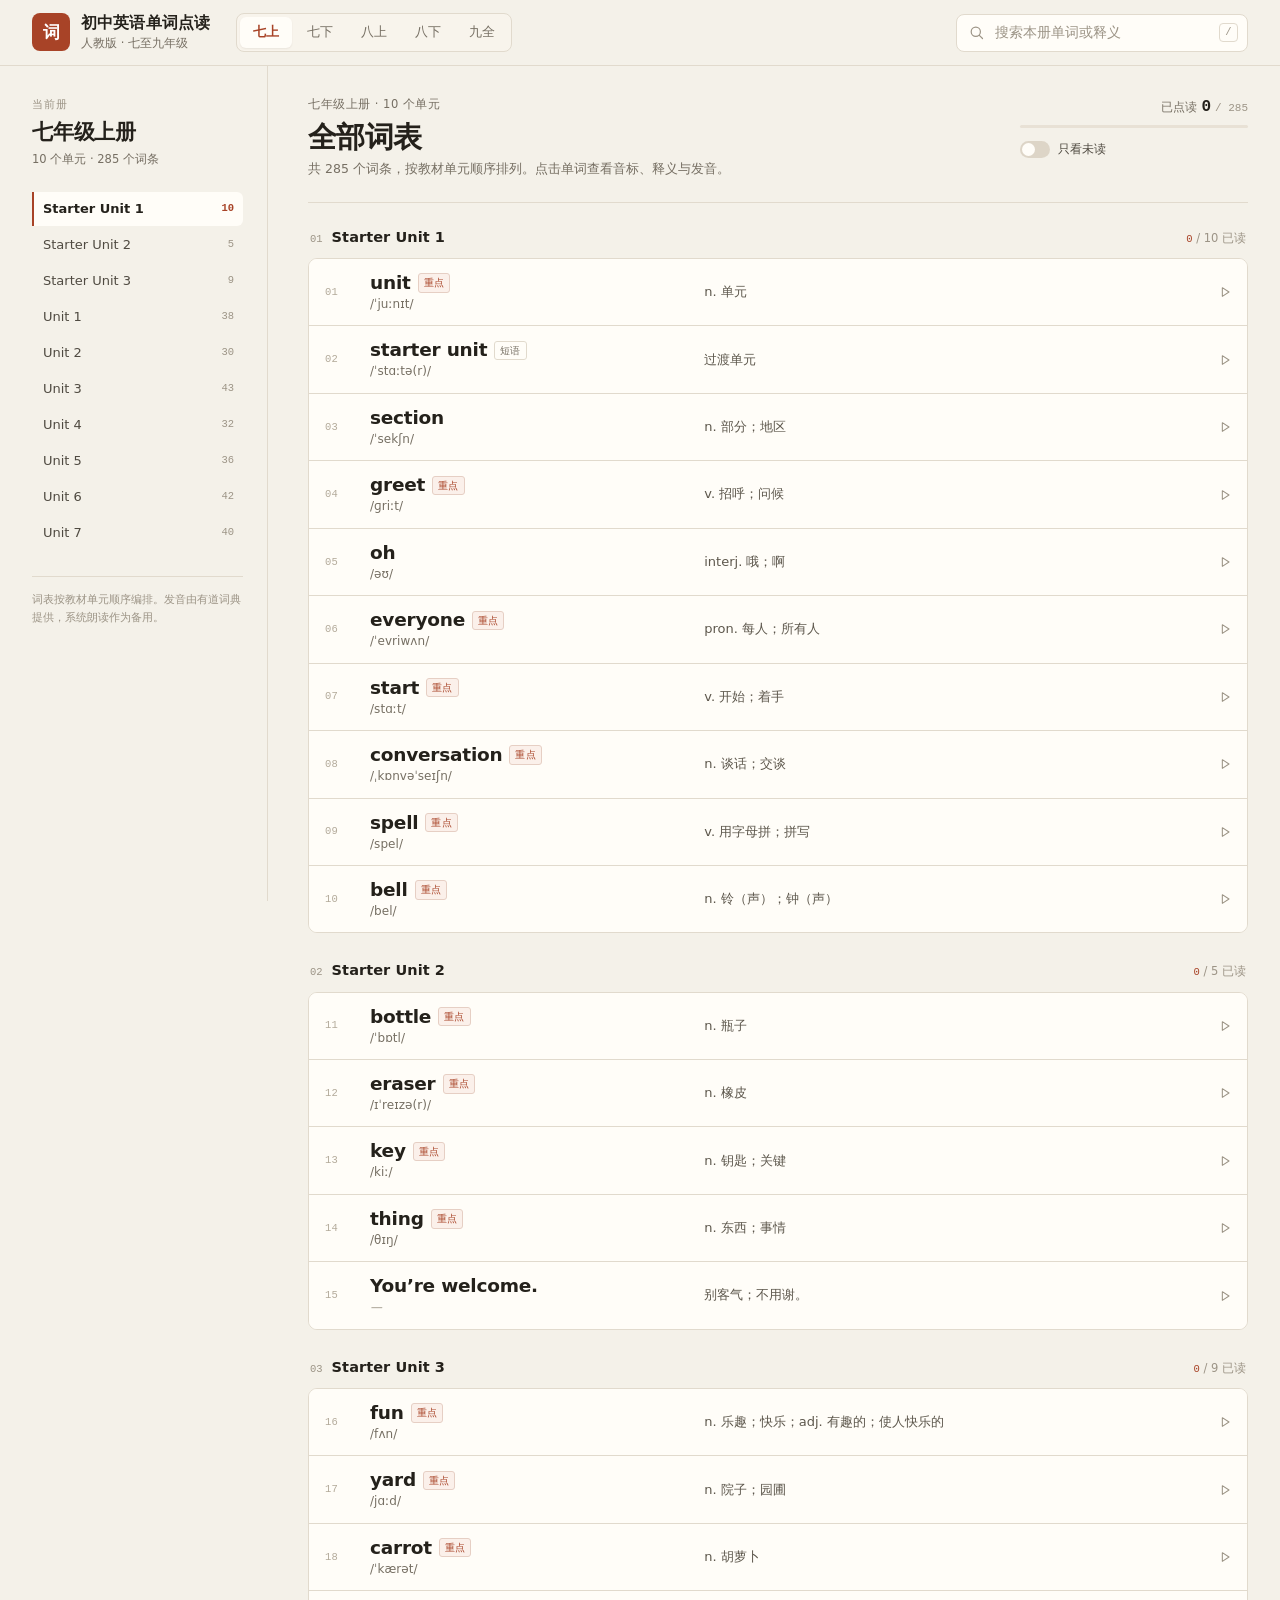
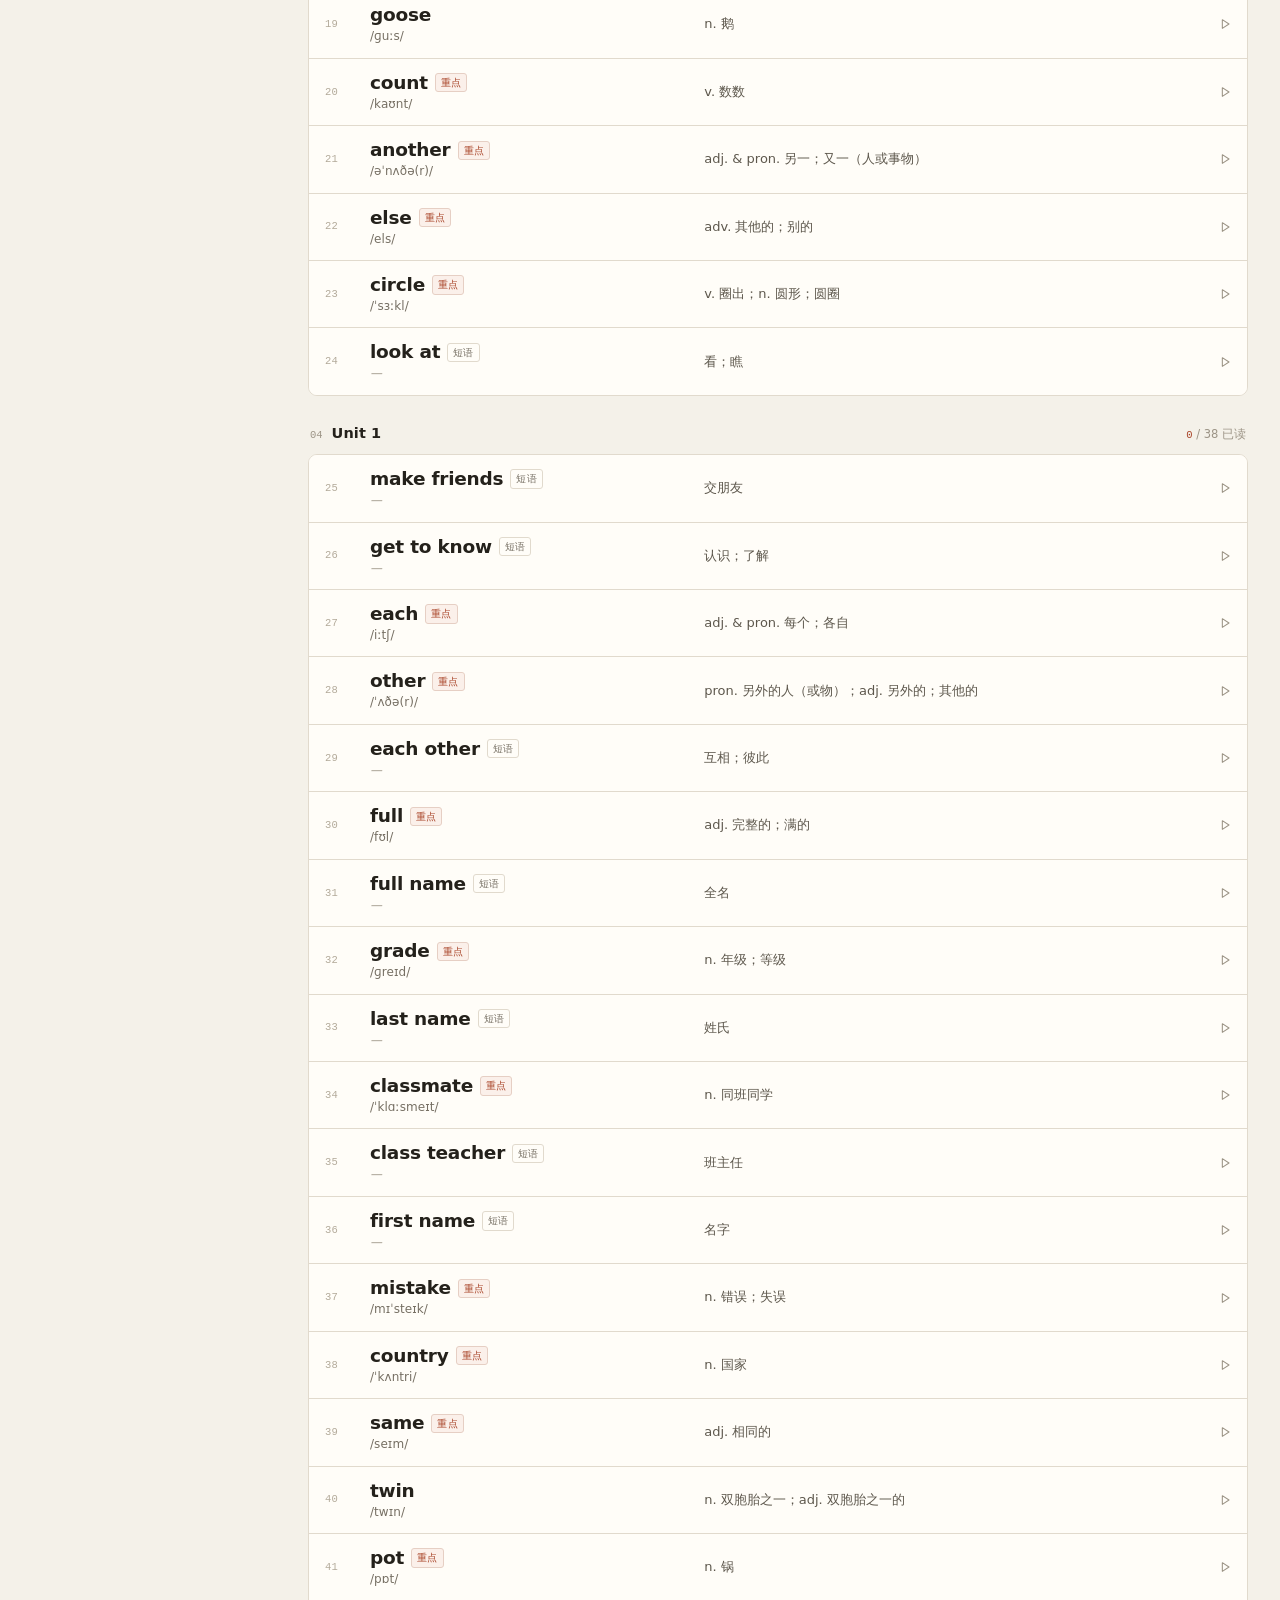
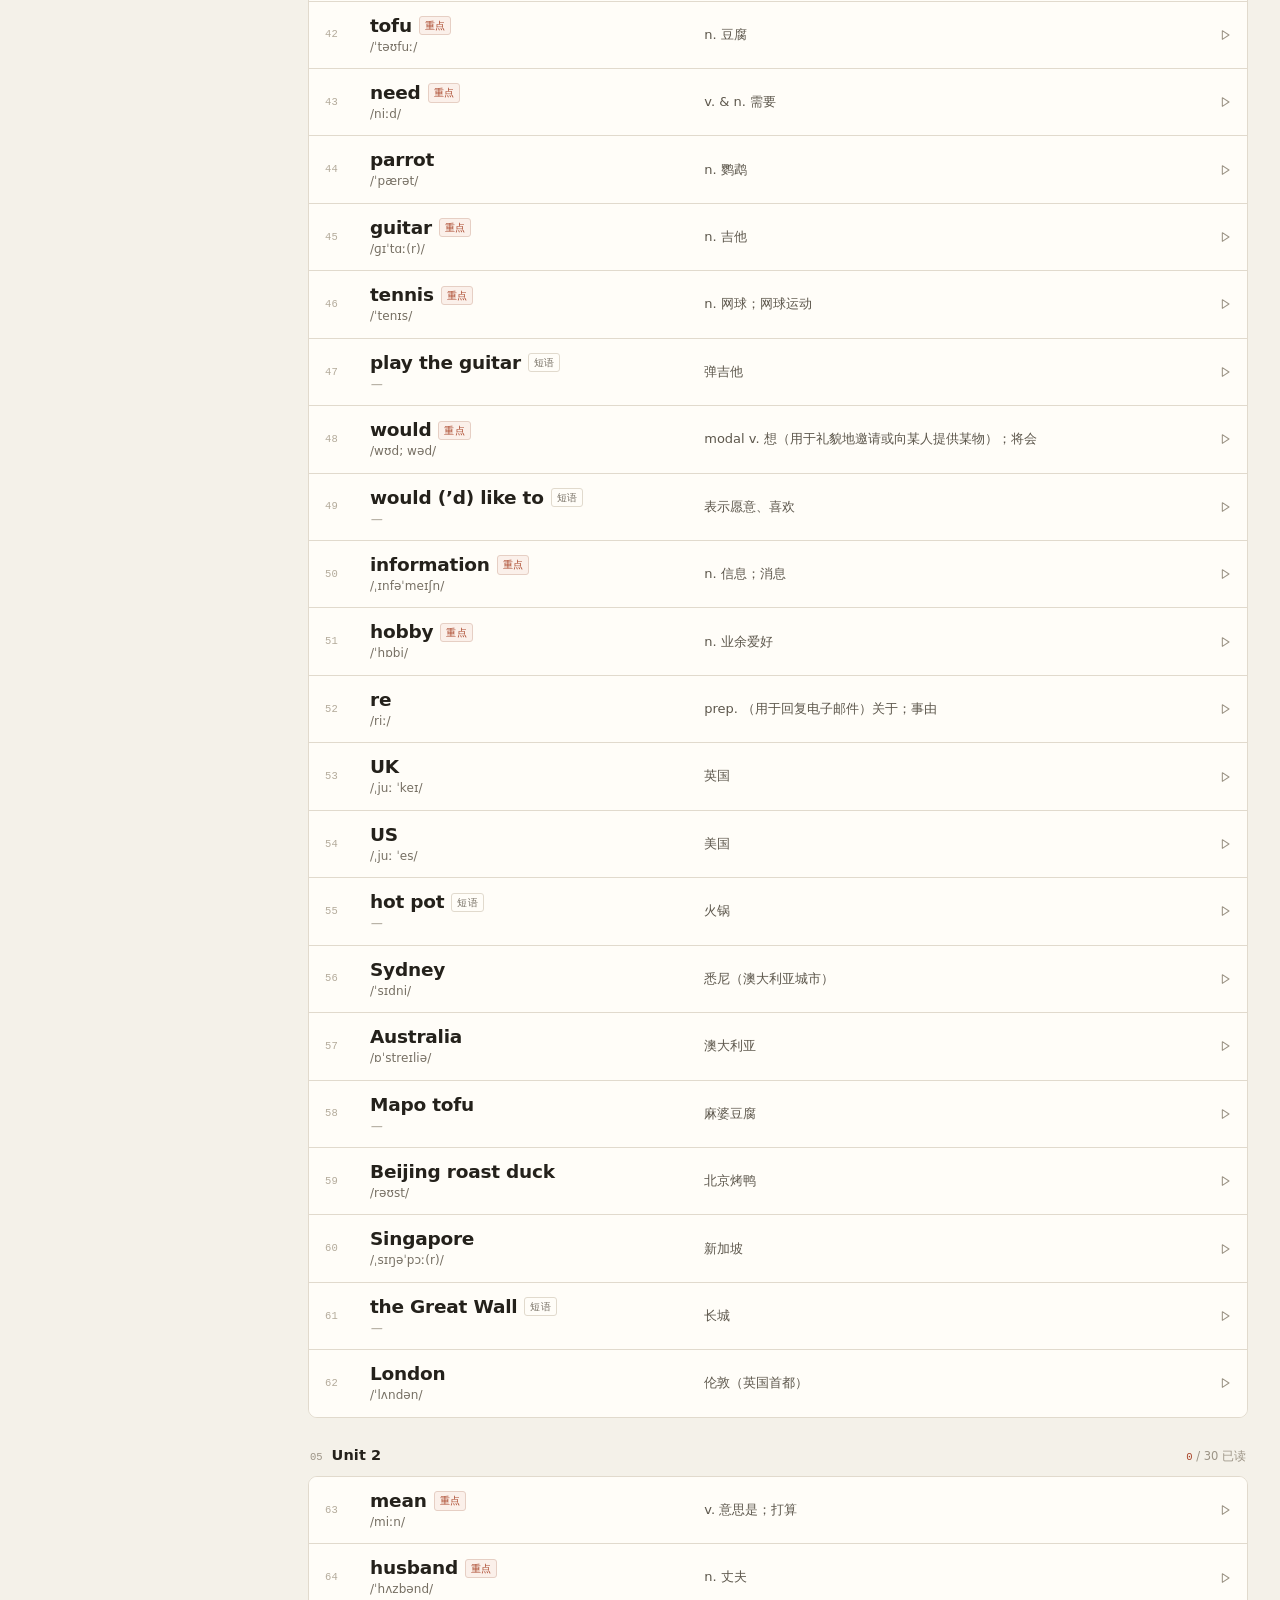
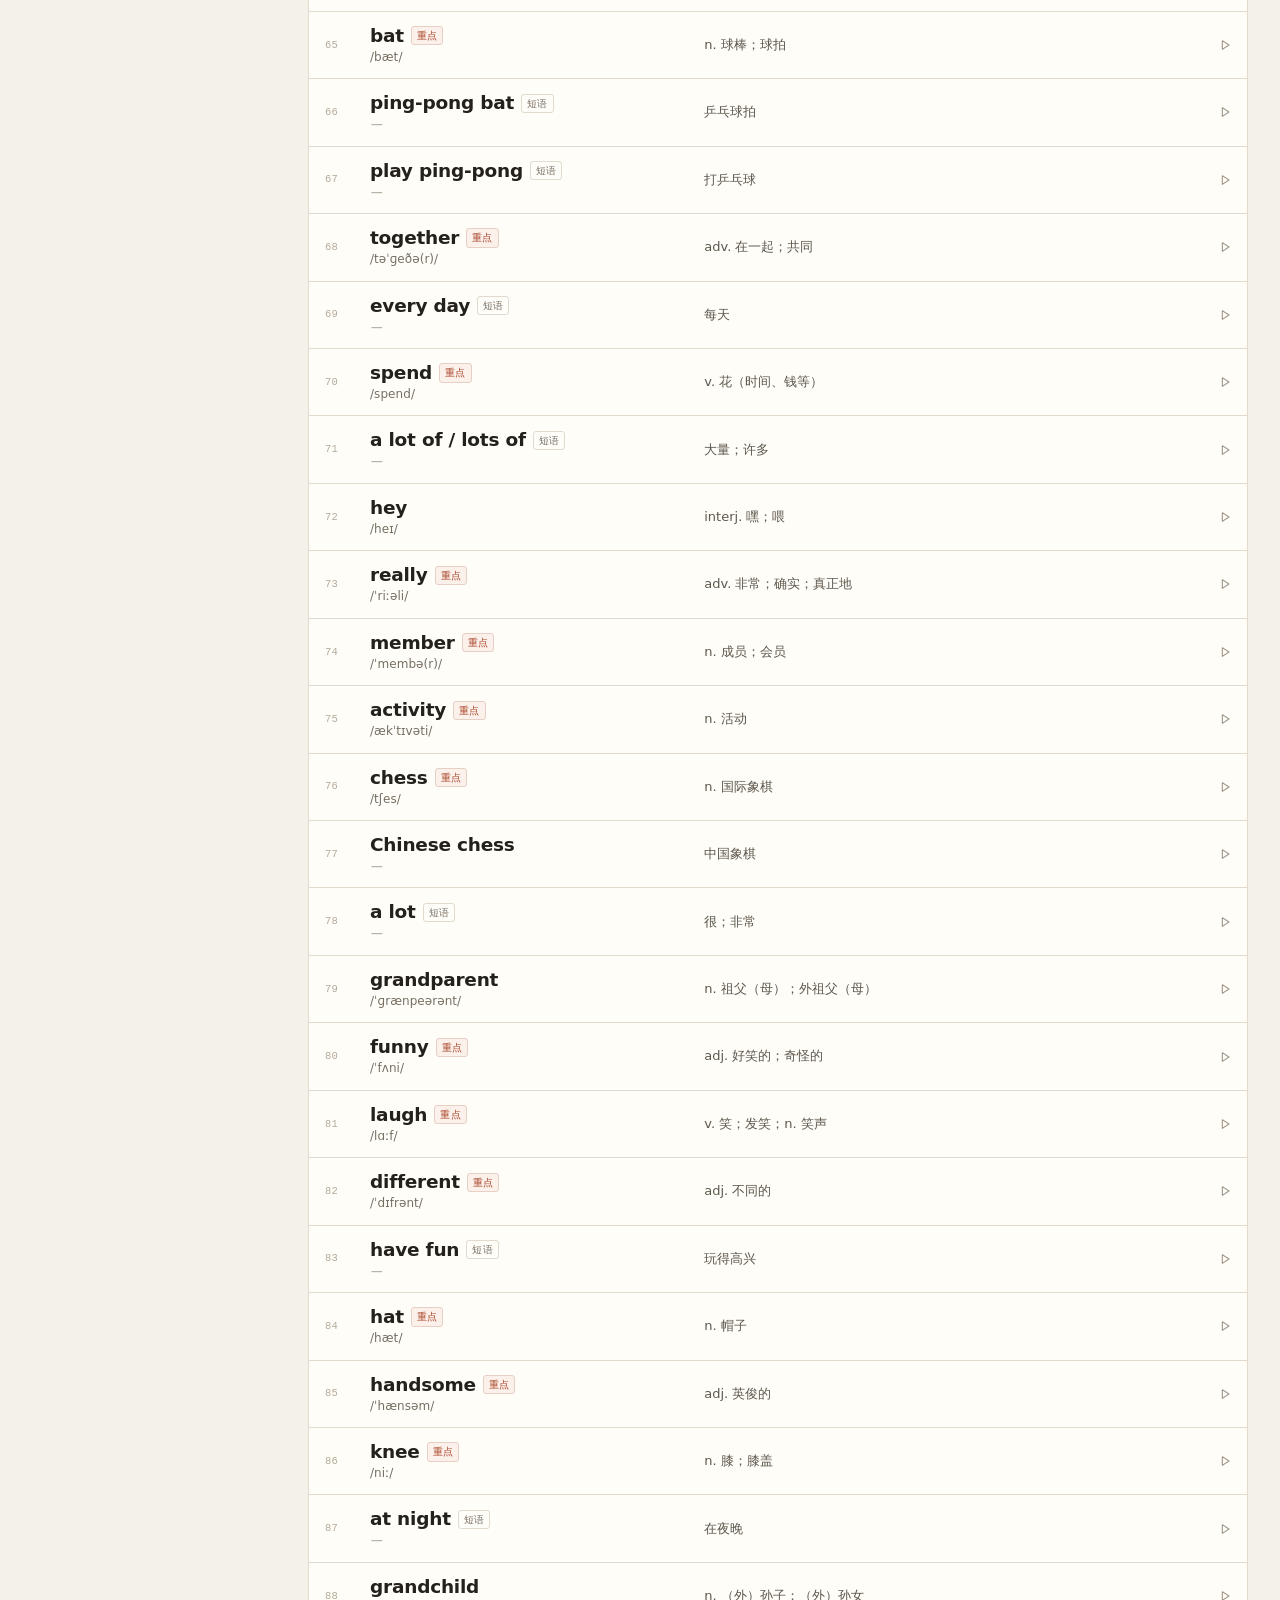
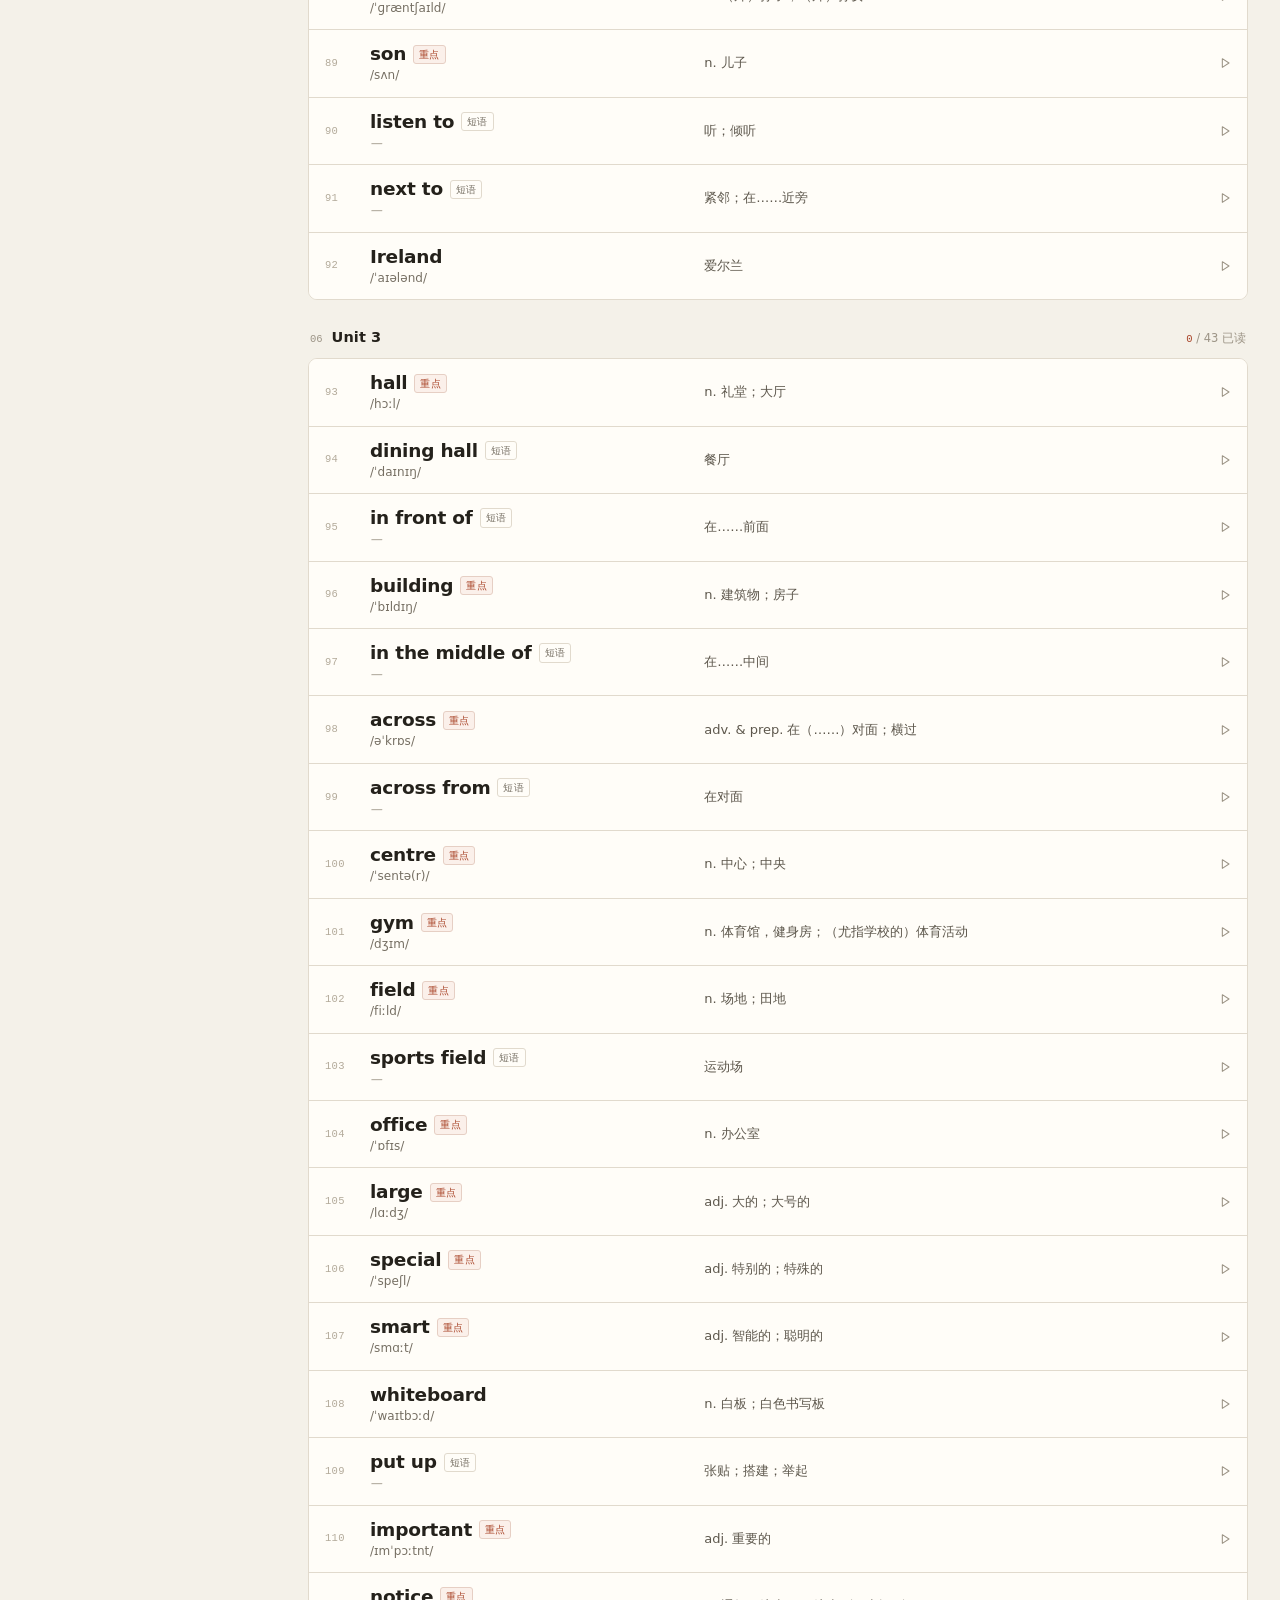
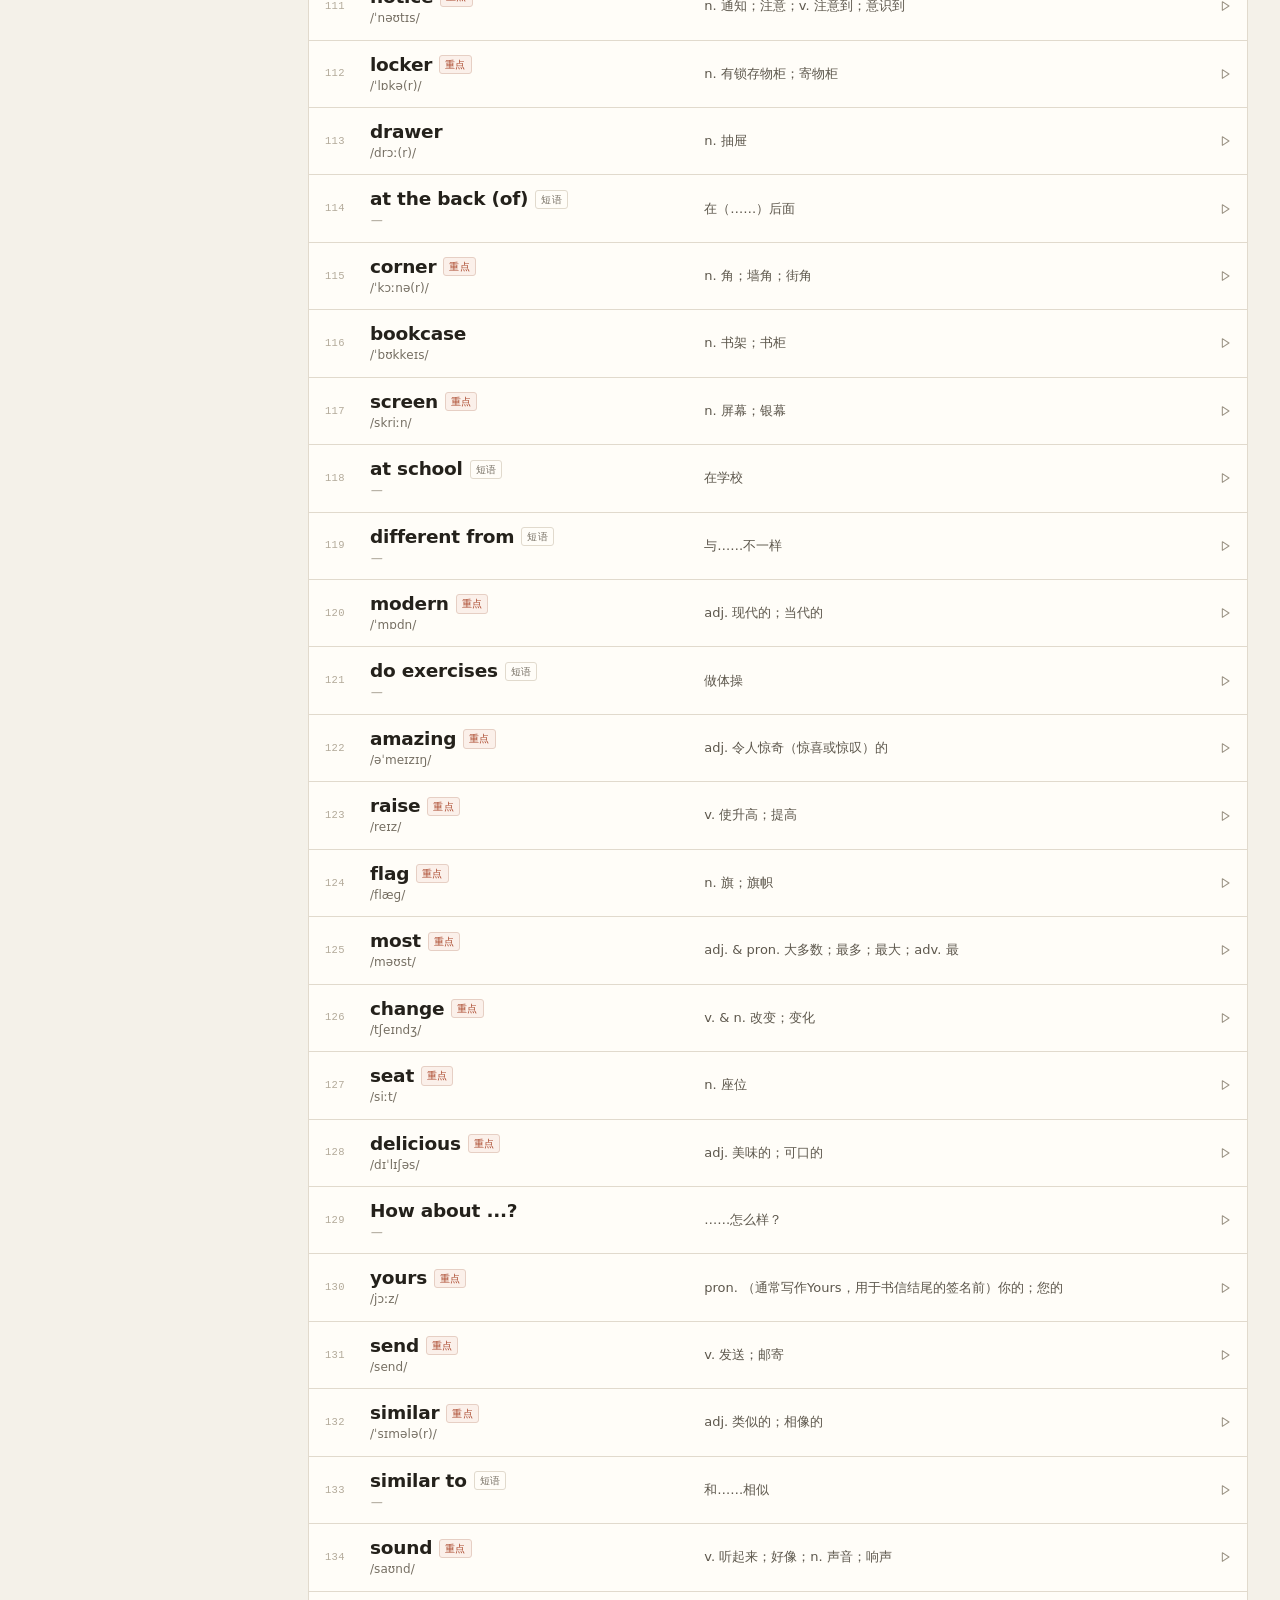
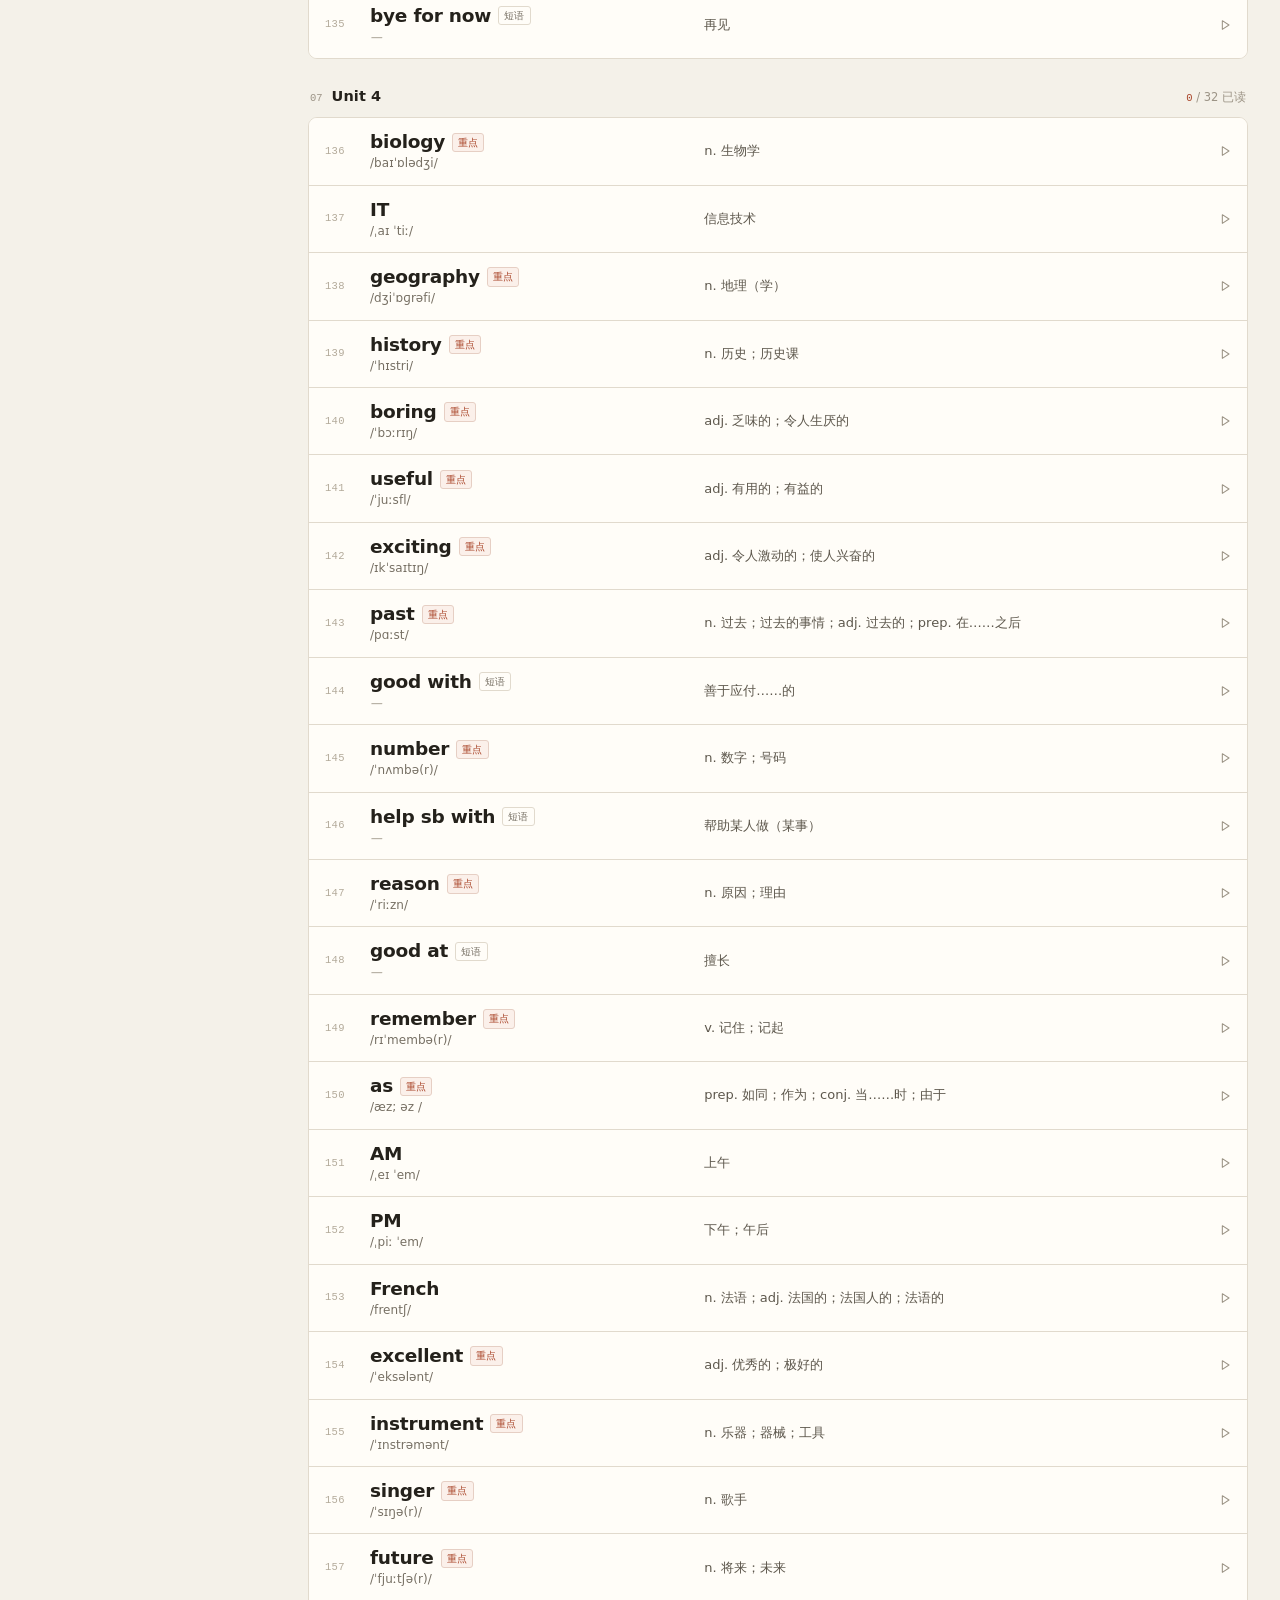
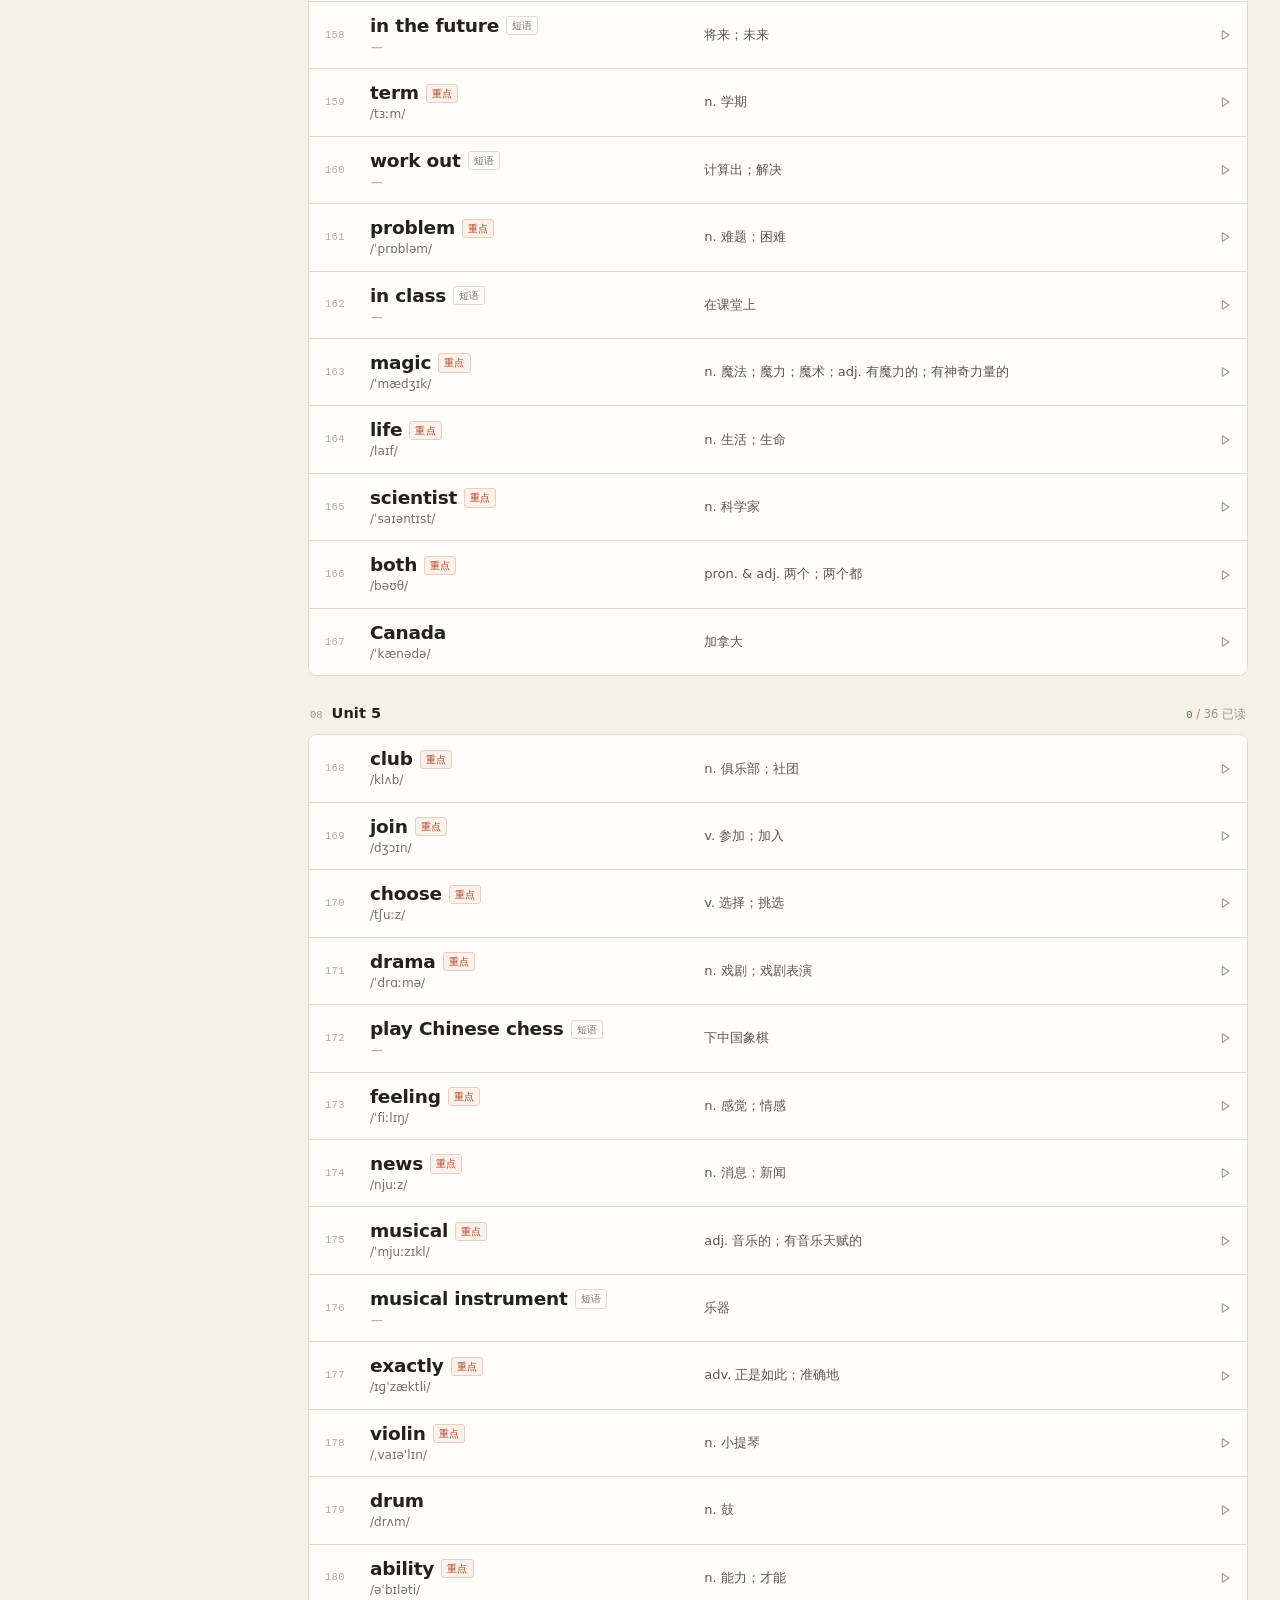
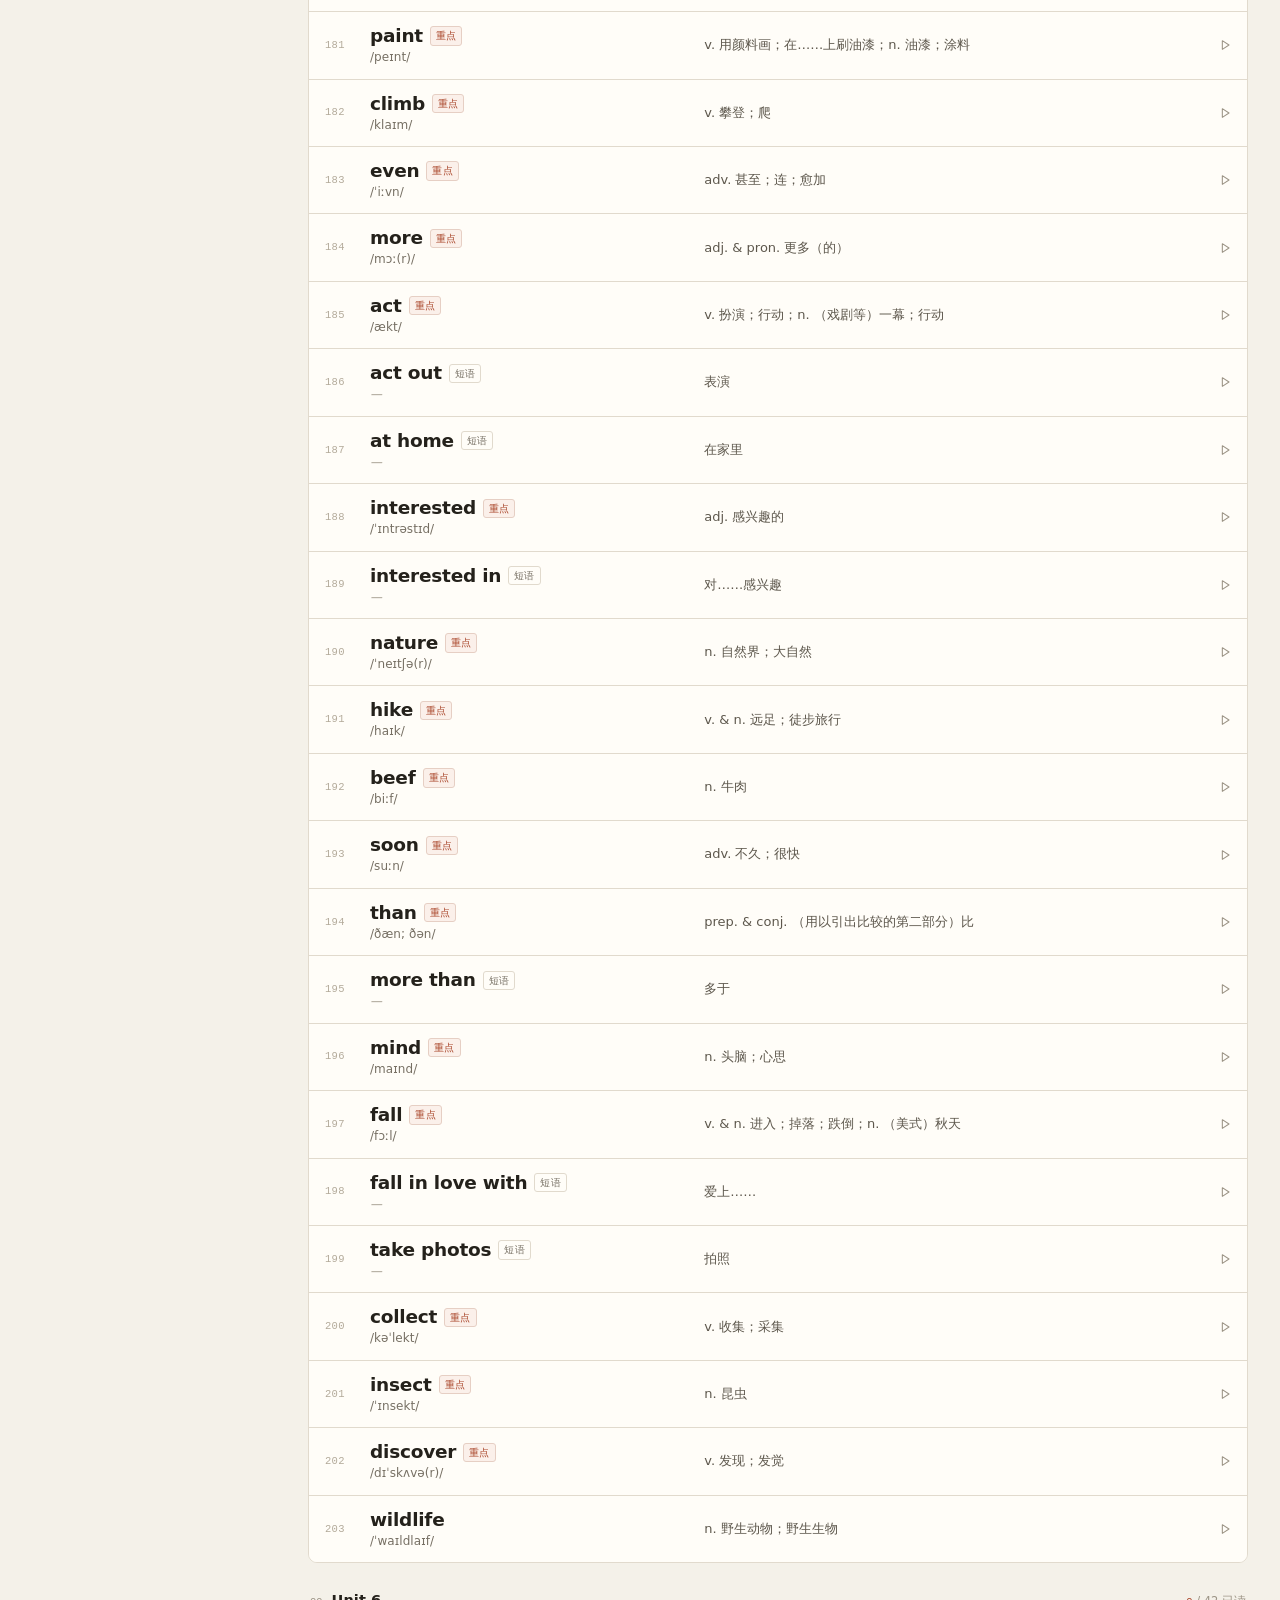
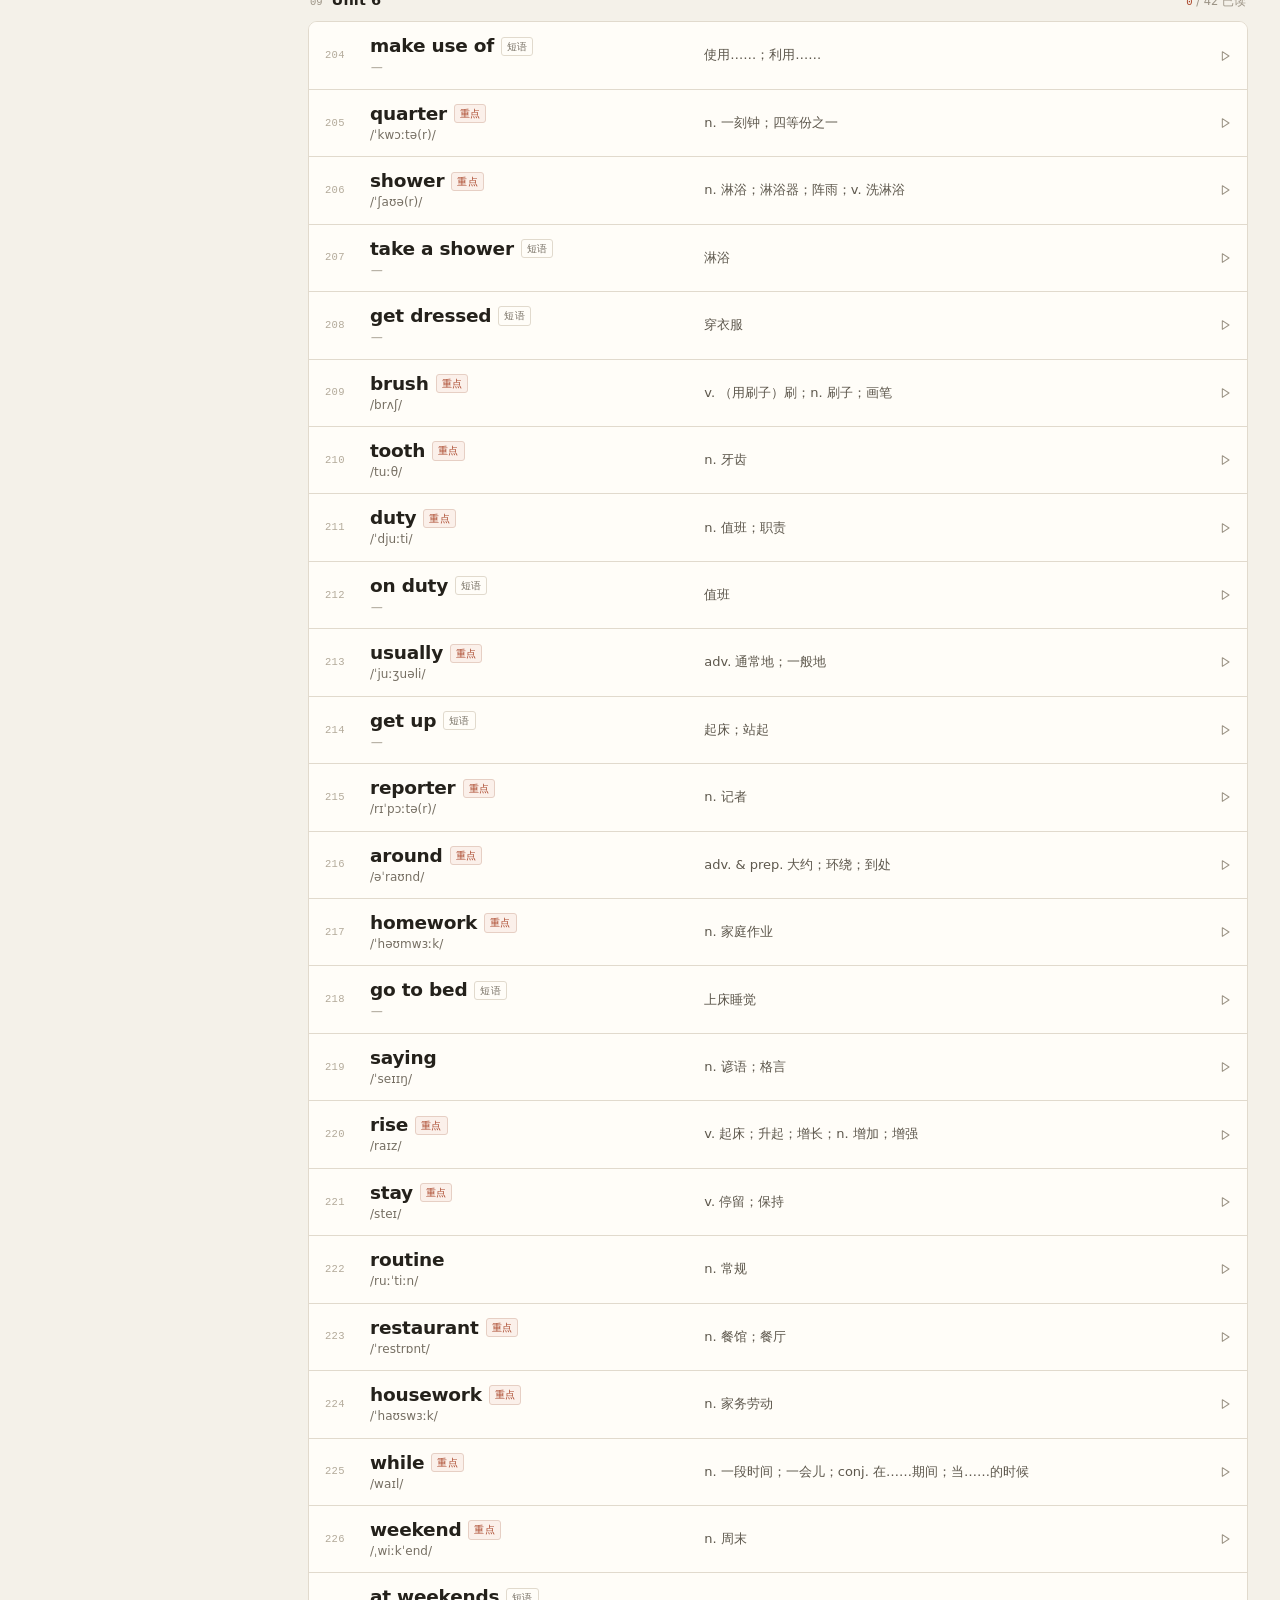
==== index.html @ 7e78ee60 "Add PEP junior high English word reading demo" ====
<!DOCTYPE html>
<html lang="zh-CN">
<head>
  <meta charset="UTF-8">
  <meta name="viewport" content="width=device-width, initial-scale=1.0">
  <meta name="description" content="人教版初中英语单词点读：按教材单元顺序浏览七至九年级词表，查看音标、释义、例句，播放英式与美式发音。">
  <title>初中英语单词点读 · 人教版</title>
  <link rel="icon" href="favicon.svg" type="image/svg+xml">
  <link rel="stylesheet" href="styles.css">
</head>
<body>
  <a class="skip-link" href="#wordList">跳到单词列表</a>

  <header class="site-header">
    <div class="header-inner">
      <div class="brand">
        <span class="brand-mark" aria-hidden="true">词</span>
        <div class="brand-text">
          <strong>初中英语单词点读</strong>
          <span>人教版 · 七至九年级</span>
        </div>
      </div>

      <nav class="book-tabs" id="bookTabs" aria-label="选择教材" role="tablist">
        <!-- 由 app.js 填充 -->
      </nav>

      <div class="search-box" role="search">
        <svg class="search-icon" viewBox="0 0 24 24" aria-hidden="true">
          <circle cx="11" cy="11" r="6.5"></circle>
          <path d="M16 16l4.5 4.5"></path>
        </svg>
        <input id="searchInput" type="search" autocomplete="off" spellcheck="false"
               placeholder="搜索本册单词或释义" aria-label="搜索本册单词或释义">
        <kbd class="search-key" aria-hidden="true">/</kbd>
        <button class="search-clear" id="searchClear" type="button" aria-label="清除搜索" hidden>
          <svg viewBox="0 0 20 20" aria-hidden="true"><path d="M5 5l10 10M15 5L5 15"></path></svg>
        </button>
      </div>
    </div>
  </header>

  <div class="layout">
    <aside class="rail" aria-label="教材单元">
      <div class="rail-head">
        <p class="rail-label">当前册</p>
        <h2 id="railBook">七年级上册</h2>
        <p class="rail-meta" id="railMeta">10 个单元 · 285 个词条</p>
      </div>

      <nav class="unit-nav" id="unitNav" aria-label="单元目录"></nav>

      <p class="rail-note">
        词表按教材单元顺序编排。发音由有道词典提供，系统朗读作为备用。
      </p>
    </aside>

    <main class="content" id="content">
      <div class="page-head">
        <div class="page-heading">
          <p class="page-kicker" id="pageKicker">七年级上册 · 10 个单元</p>
          <h1 id="pageTitle">全部词表</h1>
          <p class="page-desc" id="pageDesc">共 285 个词条，按教材单元顺序排列。点击单词查看音标、释义与发音。</p>
        </div>

        <div class="page-tools">
          <div class="progress-block">
            <div class="progress-text">
              <span>已点读</span>
              <strong id="progressCount">0</strong>
              <span class="progress-total" id="progressTotal">/ 285</span>
            </div>
            <div class="progress-track" aria-hidden="true"><i id="progressBar"></i></div>
          </div>
          <div class="tools-row">
            <label class="switch-row" for="unreadOnly">
              <input id="unreadOnly" type="checkbox">
              <span class="switch" aria-hidden="true"></span>
              <span>只看未读</span>
            </label>
            <button class="reset-progress" id="resetProgress" type="button" hidden>重置进度</button>
          </div>
        </div>
      </div>

      <div class="search-summary" id="searchSummary" role="status" aria-live="polite" hidden></div>

      <div id="wordList" class="word-list"></div>

      <div class="source-note">
        <p>词表按人教版新版教材单元顺序整理，英式音标。</p>
        <p>释义与例句主要来自教材，个别为拓展例句；发音音频来自有道词典，无法加载时可使用系统朗读。</p>
      </div>
    </main>
  </div>

  <div class="toast" id="toast" role="status" aria-live="polite" hidden></div>

  <dialog class="word-dialog" id="wordDialog" aria-labelledby="dialogWord">
    <div class="dialog-shell" id="dialogShell">
      <header class="dialog-top">
        <p id="dialogContext">七年级上册 · Starter Unit 1 · 第 1 词</p>
        <button class="icon-button dialog-close" id="dialogClose" type="button" aria-label="关闭单词详情">
          <svg viewBox="0 0 24 24" aria-hidden="true"><path d="M6 6l12 12M18 6L6 18"></path></svg>
        </button>
      </header>

      <div class="dialog-body">
        <div class="dialog-word-row">
          <div class="dialog-word-main">
            <span class="word-kind" id="dialogKind"></span>
            <h2 id="dialogWord">good</h2>
            <p class="dialog-ipa" id="dialogIpa">/ɡʊd/</p>
          </div>
          <div class="audio-buttons" aria-label="播放发音">
            <button class="audio-button" type="button" data-accent="uk">
              <svg class="audio-icon" viewBox="0 0 24 24" aria-hidden="true">
                <path d="M5 10v4h3l4 3V7l-4 3H5z"></path>
                <path d="M16 9.5a4 4 0 010 5"></path>
                <path d="M18.5 7a7.5 7.5 0 010 10"></path>
              </svg>
              <span class="audio-label"><strong>英式</strong><small>UK</small></span>
              <span class="audio-bars" aria-hidden="true"><i></i><i></i><i></i></span>
            </button>
            <button class="audio-button" type="button" data-accent="us">
              <svg class="audio-icon" viewBox="0 0 24 24" aria-hidden="true">
                <path d="M5 10v4h3l4 3V7l-4 3H5z"></path>
                <path d="M16 9.5a4 4 0 010 5"></path>
                <path d="M18.5 7a7.5 7.5 0 010 10"></path>
              </svg>
              <span class="audio-label"><strong>美式</strong><small>US</small></span>
              <span class="audio-bars" aria-hidden="true"><i></i><i></i><i></i></span>
            </button>
          </div>
        </div>

        <p class="audio-status" id="audioStatus" role="status" aria-live="polite"></p>

        <section class="dialog-section" aria-labelledby="meaningLabel">
          <h3 id="meaningLabel">释义</h3>
          <div class="sense-list" id="dialogSenses"></div>
        </section>

        <section class="dialog-section example-section" id="exampleSection" aria-labelledby="exampleLabel">
          <div class="section-title-row">
            <h3 id="exampleLabel">课本例句</h3>
            <span class="example-source" id="exampleSource"></span>
          </div>
          <p class="example-en" id="exampleEn"></p>
          <p class="example-zh" id="exampleZh"></p>
        </section>

        <section class="dialog-section tip-section" id="tipSection" aria-labelledby="tipLabel" hidden>
          <h3 id="tipLabel">用法</h3>
          <p id="dialogTip"></p>
        </section>
      </div>

      <footer class="dialog-foot">
        <button class="step-button" id="prevWord" type="button">
          <svg viewBox="0 0 20 20" aria-hidden="true"><path d="M12 4l-6 6 6 6"></path></svg>
          上一个
        </button>
        <span class="dialog-position" id="dialogPosition">1 / 285</span>
        <button class="step-button" id="nextWord" type="button">
          下一个
          <svg viewBox="0 0 20 20" aria-hidden="true"><path d="M8 4l6 6-6 6"></path></svg>
        </button>
      </footer>
    </div>
  </dialog>

  <script src="words.js"></script>
  <script src="app.js"></script>
</body>
</html>
---- styles.css ----
:root {
  --bg: #f4f1e9;
  --surface: #fffdf8;
  --surface-soft: #faf6ee;
  --ink: #24211b;
  --ink-soft: #4f4a41;
  --muted: #766f63;
  --faint: #9c9486;
  --line: #e1dacd;
  --line-strong: #d2c8b8;
  --accent: #a84327;
  --accent-strong: #89331a;
  --accent-soft: #f3e5dd;
  --font: system-ui, -apple-system, "Segoe UI", "Microsoft YaHei", sans-serif;
  --mono: ui-monospace, "SFMono-Regular", Consolas, "Liberation Mono", monospace;
}

*,
*::before,
*::after {
  box-sizing: border-box;
}

html {
  scroll-behavior: smooth;
}

body {
  margin: 0;
  background: var(--bg);
  color: var(--ink);
  font-family: var(--font);
  font-size: 15px;
  line-height: 1.6;
  -webkit-font-smoothing: antialiased;
}

body.dialog-open {
  overflow: hidden;
}

button,
input {
  font: inherit;
  color: inherit;
}

button {
  -webkit-tap-highlight-color: transparent;
}

a {
  color: inherit;
}

[hidden] {
  display: none !important;
}

:focus-visible {
  outline: 2px solid var(--accent);
  outline-offset: 2px;
}

::selection {
  background: #ead4c7;
  color: var(--ink);
}

.skip-link {
  position: fixed;
  top: 8px;
  left: 8px;
  z-index: 100;
  padding: 8px 12px;
  background: var(--ink);
  color: #fff;
  border-radius: 6px;
  font-size: 13px;
  text-decoration: none;
  transform: translateY(-150%);
}

.skip-link:focus {
  transform: translateY(0);
}

/* header */

.site-header {
  position: sticky;
  top: 0;
  z-index: 30;
  background: var(--bg);
  border-bottom: 1px solid var(--line);
}

.header-inner {
  max-width: 1320px;
  margin: 0 auto;
  padding: 13px 32px;
  display: flex;
  align-items: center;
  gap: 26px;
}

.brand {
  display: flex;
  align-items: center;
  gap: 11px;
  flex-shrink: 0;
}

.brand-mark {
  width: 38px;
  height: 38px;
  display: grid;
  place-items: center;
  background: var(--accent);
  color: #fff;
  border-radius: 8px;
  font-size: 17px;
  font-weight: 650;
  line-height: 1;
}

.brand-text {
  display: flex;
  flex-direction: column;
  gap: 1px;
}

.brand-text strong {
  font-size: 15.5px;
  font-weight: 650;
  letter-spacing: .01em;
  line-height: 1.35;
}

.brand-text span {
  color: var(--muted);
  font-size: 11.5px;
  line-height: 1.4;
}

.book-tabs {
  display: flex;
  align-items: center;
  gap: 2px;
  padding: 3px;
  border: 1px solid var(--line);
  border-radius: 8px;
  background: #f8f4ec;
}

.book-tab {
  height: 31px;
  padding: 0 13px;
  border: 0;
  border-radius: 6px;
  background: transparent;
  color: var(--muted);
  font-size: 13px;
  font-weight: 500;
  white-space: nowrap;
  cursor: pointer;
  transition: background-color .12s ease, color .12s ease;
}

.book-tab:hover {
  color: var(--ink);
  background: #f1ece2;
}

.book-tab[aria-selected="true"] {
  background: var(--surface);
  color: var(--accent);
  font-weight: 650;
  box-shadow: 0 1px 2px rgba(52, 43, 30, .07);
}

.search-box {
  margin-left: auto;
  width: 292px;
  min-width: 190px;
  height: 38px;
  display: flex;
  align-items: center;
  gap: 8px;
  padding: 0 9px 0 11px;
  background: var(--surface);
  border: 1px solid var(--line);
  border-radius: 8px;
  transition: border-color .12s ease;
}

.search-box:focus-within {
  border-color: var(--line-strong);
  outline: 2px solid rgba(168, 67, 39, .28);
  outline-offset: 0;
}

.search-icon {
  width: 17px;
  height: 17px;
  flex-shrink: 0;
  fill: none;
  stroke: var(--faint);
  stroke-width: 1.7;
  stroke-linecap: round;
}

.search-box input {
  flex: 1;
  min-width: 0;
  border: 0;
  outline: 0;
  background: transparent;
  font-size: 13.5px;
}

.search-box input::placeholder {
  color: var(--faint);
}

.search-box input::-webkit-search-cancel-button {
  display: none;
}

.search-key {
  flex-shrink: 0;
  min-width: 19px;
  height: 19px;
  display: grid;
  place-items: center;
  border: 1px solid var(--line);
  border-radius: 4px;
  color: var(--faint);
  font-family: var(--mono);
  font-size: 10.5px;
  line-height: 1;
}

.search-box:focus-within .search-key {
  display: none;
}

.search-clear {
  flex-shrink: 0;
  width: 23px;
  height: 23px;
  display: grid;
  place-items: center;
  border: 0;
  border-radius: 4px;
  background: transparent;
  color: var(--muted);
  cursor: pointer;
}

.search-clear:hover {
  background: var(--accent-soft);
  color: var(--accent);
}

.search-clear svg {
  width: 13px;
  height: 13px;
  fill: none;
  stroke: currentColor;
  stroke-width: 1.8;
  stroke-linecap: round;
}

/* layout */

.layout {
  max-width: 1320px;
  margin: 0 auto;
  padding: 0 32px;
  display: grid;
  grid-template-columns: 236px minmax(0, 1fr);
  align-items: start;
}

.rail {
  position: sticky;
  top: 65px;
  height: calc(100vh - 65px);
  overflow-y: auto;
  padding: 30px 24px 28px 0;
  border-right: 1px solid var(--line);
  scrollbar-width: thin;
  scrollbar-color: var(--line-strong) transparent;
}

.rail-head {
  padding-right: 4px;
}

.rail-label {
  margin: 0 0 5px;
  color: var(--faint);
  font-size: 10.5px;
  letter-spacing: .08em;
}

.rail-head h2 {
  margin: 0;
  font-size: 21px;
  font-weight: 650;
  line-height: 1.35;
  letter-spacing: -.01em;
}

.rail-meta {
  margin: 4px 0 0;
  color: var(--muted);
  font-size: 11.5px;
}

.unit-nav {
  display: flex;
  flex-direction: column;
  gap: 2px;
  margin-top: 23px;
}

.unit-link {
  display: flex;
  align-items: center;
  justify-content: space-between;
  gap: 8px;
  min-height: 34px;
  padding: 7px 9px;
  border-left: 2px solid transparent;
  border-radius: 0 6px 6px 0;
  color: var(--ink-soft);
  font-size: 13px;
  line-height: 1.35;
  text-decoration: none;
  transition: background-color .12s ease, color .12s ease;
}

.unit-link:hover {
  background: var(--surface-soft);
  color: var(--ink);
}

.unit-link.active {
  background: var(--surface);
  border-left-color: var(--accent);
  color: var(--ink);
  font-weight: 600;
}

.unit-link .count {
  color: var(--faint);
  font-family: var(--mono);
  font-size: 10.5px;
  font-variant-numeric: tabular-nums;
}

.unit-link.active .count {
  color: var(--accent);
}

.rail-note {
  margin: 26px 0 0;
  padding: 14px 0 0;
  border-top: 1px solid var(--line);
  color: var(--faint);
  font-size: 11px;
  line-height: 1.7;
}

.content {
  min-width: 0;
  padding: 29px 0 64px 40px;
}

/* page heading */

.page-head {
  display: flex;
  align-items: flex-start;
  justify-content: space-between;
  gap: 34px;
  padding-bottom: 22px;
  border-bottom: 1px solid var(--line);
}

.page-heading {
  min-width: 0;
}

.page-kicker {
  margin: 0;
  color: var(--muted);
  font-size: 11.5px;
  letter-spacing: .045em;
}

.page-heading h1 {
  margin: 7px 0 4px;
  font-size: 29px;
  font-weight: 700;
  line-height: 1.2;
  letter-spacing: -.02em;
}

.page-desc {
  margin: 0;
  max-width: 560px;
  color: var(--muted);
  font-size: 12.5px;
  line-height: 1.65;
}

.page-tools {
  flex-shrink: 0;
  width: 228px;
  display: flex;
  flex-direction: column;
  align-items: flex-end;
  gap: 13px;
  padding-top: 3px;
}

.progress-block {
  width: 100%;
}

.progress-text {
  display: flex;
  align-items: baseline;
  justify-content: flex-end;
  gap: 4px;
  color: var(--muted);
  font-size: 11.5px;
}

.progress-text strong {
  color: var(--ink);
  font-family: var(--mono);
  font-size: 16px;
  font-weight: 600;
  font-variant-numeric: tabular-nums;
  line-height: 1;
}

.progress-total {
  color: var(--faint);
  font-family: var(--mono);
  font-size: 11px;
}

.progress-track {
  height: 3px;
  margin-top: 7px;
  border-radius: 2px;
  background: #e8e1d5;
  overflow: hidden;
}

.progress-track i {
  display: block;
  width: 0;
  height: 100%;
  border-radius: 2px;
  background: var(--accent);
  transition: width .25s ease;
}

.tools-row {
  width: 100%;
  display: flex;
  align-items: center;
  justify-content: space-between;
  gap: 10px;
}

.reset-progress {
  padding: 2px 0;
  border: 0;
  background: transparent;
  color: var(--faint);
  font-size: 11px;
  line-height: 1.2;
  text-decoration: underline;
  text-underline-offset: 3px;
  text-decoration-color: var(--line-strong);
  cursor: pointer;
}

.reset-progress:hover {
  color: var(--accent);
}

.reset-progress.is-armed {
  color: var(--accent);
  font-weight: 600;
  text-decoration: none;
}

.switch-row {
  display: flex;
  align-items: center;
  gap: 8px;
  color: var(--ink-soft);
  font-size: 12px;
  line-height: 1;
  cursor: pointer;
  user-select: none;
}

.switch-row input {
  position: absolute;
  width: 1px;
  height: 1px;
  opacity: 0;
  pointer-events: none;
}

.switch {
  position: relative;
  width: 30px;
  height: 17px;
  border-radius: 9px;
  background: #ddd5c7;
  transition: background-color .15s ease;
  flex-shrink: 0;
}

.switch::after {
  content: "";
  position: absolute;
  top: 2px;
  left: 2px;
  width: 13px;
  height: 13px;
  border-radius: 50%;
  background: #fffdf8;
  transition: transform .15s ease;
}

.switch-row input:checked + .switch {
  background: var(--accent);
}

.switch-row input:checked + .switch::after {
  transform: translateX(13px);
}

.switch-row input:focus-visible + .switch {
  outline: 2px solid var(--accent);
  outline-offset: 2px;
}

/* search summary */

.search-summary {
  display: flex;
  align-items: center;
  justify-content: space-between;
  gap: 16px;
  margin: 18px 0 2px;
  padding: 9px 12px;
  border: 1px solid var(--line);
  border-radius: 7px;
  background: var(--surface-soft);
  color: var(--muted);
  font-size: 12px;
}

.search-summary strong {
  color: var(--ink);
  font-weight: 600;
}

.summary-clear {
  border: 0;
  background: transparent;
  color: var(--accent);
  font-size: 12px;
  cursor: pointer;
  padding: 2px 4px;
  text-decoration: underline;
  text-underline-offset: 2px;
}

/* word list */

.word-list {
  padding-top: 23px;
}

.unit-section {
  margin-bottom: 26px;
  scroll-margin-top: 82px;
}

.unit-section:last-child {
  margin-bottom: 0;
}

.unit-head {
  display: flex;
  align-items: baseline;
  justify-content: space-between;
  gap: 16px;
  padding: 0 2px;
  margin-bottom: 9px;
}

.unit-title {
  display: flex;
  align-items: baseline;
  gap: 9px;
  min-width: 0;
}

.unit-index {
  color: var(--faint);
  font-family: var(--mono);
  font-size: 10.5px;
  font-variant-numeric: tabular-nums;
}

.unit-head h3 {
  margin: 0;
  font-size: 14.5px;
  font-weight: 650;
  letter-spacing: .005em;
}

.unit-count {
  color: var(--faint);
  font-size: 11.5px;
  white-space: nowrap;
}

.unit-count .read-num {
  color: var(--accent);
  font-family: var(--mono);
  font-size: 10.5px;
}

.words {
  background: var(--surface);
  border: 1px solid var(--line);
  border-radius: 9px;
  overflow: hidden;
}

.word-row {
  display: flex;
  align-items: stretch;
  border-top: 1px solid var(--line);
  background: var(--surface);
  transition: background-color .1s ease;
}

.word-row:first-child {
  border-top: 0;
}

.word-row:hover,
.word-row:focus-within {
  background: #fbf7ef;
}

.word-row.read {
  box-shadow: inset 2px 0 0 #d7a690;
}

.word-open {
  flex: 1;
  min-width: 0;
  display: grid;
  grid-template-columns: 27px minmax(126px, 1.1fr) minmax(170px, 1.7fr);
  align-items: center;
  gap: 18px;
  padding: 12px 8px 12px 16px;
  border: 0;
  background: transparent;
  color: inherit;
  text-align: left;
  cursor: pointer;
}

.word-open:focus-visible {
  outline-offset: -3px;
}

.idx {
  align-self: center;
  color: #b3aa9a;
  font-family: var(--mono);
  font-size: 10.5px;
  font-variant-numeric: tabular-nums;
  letter-spacing: .03em;
}

.word-row.read .idx {
  color: var(--accent);
}

.entry {
  display: flex;
  flex-direction: column;
  gap: 1px;
  min-width: 0;
}

.entry-top {
  display: flex;
  align-items: center;
  flex-wrap: wrap;
  gap: 7px;
  min-width: 0;
}

.word {
  color: var(--ink);
  font-size: 18.5px;
  font-weight: 650;
  line-height: 1.3;
  letter-spacing: -.012em;
  overflow-wrap: anywhere;
}

.ipa {
  color: var(--muted);
  font-size: 12px;
  line-height: 1.45;
  letter-spacing: .005em;
  overflow-wrap: anywhere;
}

.ipa.is-empty {
  color: var(--faint);
  font-style: italic;
}

.meaning {
  min-width: 0;
  padding-right: 8px;
  color: #5d574c;
  font-size: 13px;
  line-height: 1.55;
  overflow-wrap: anywhere;
}

.tag {
  flex-shrink: 0;
  padding: 2px 5px;
  border: 1px solid var(--line);
  border-radius: 3px;
  color: var(--muted);
  font-size: 9.5px;
  line-height: 1.4;
  font-weight: 500;
  letter-spacing: .02em;
}

.tag.key {
  border-color: #e6cfc4;
  background: #fbf0ea;
  color: var(--accent);
}

mark {
  padding: 0 1px;
  border-radius: 2px;
  background: #f1ddc9;
  color: var(--ink);
}

.row-play {
  flex: 0 0 46px;
  display: grid;
  place-items: center;
  border: 0;
  border-left: 1px solid transparent;
  background: transparent;
  color: var(--faint);
  cursor: pointer;
  transition: color .12s ease, background-color .12s ease;
}

.row-play:hover {
  color: var(--accent);
  background: var(--accent-soft);
}

.row-play:focus-visible {
  outline-offset: -3px;
}

.play-icon {
  width: 16px;
  height: 16px;
  fill: none;
  stroke: currentColor;
  stroke-width: 1.6;
  stroke-linejoin: round;
}

.audio-bars {
  display: none;
  align-items: flex-end;
  justify-content: center;
  gap: 2px;
  height: 14px;
}

.audio-bars i {
  display: block;
  width: 2px;
  height: 13px;
  border-radius: 1px;
  background: currentColor;
  transform-origin: bottom;
  animation: soundbar .9s ease-in-out infinite;
}

.audio-bars i:nth-child(2) {
  height: 9px;
  animation-delay: .16s;
}

.audio-bars i:nth-child(3) {
  height: 12px;
  animation-delay: .3s;
}

.row-play.is-playing .play-icon {
  display: none;
}

.row-play.is-playing .audio-bars {
  display: flex;
}

@keyframes soundbar {
  0%, 100% { transform: scaleY(.35); }
  50% { transform: scaleY(1); }
}

/* empty state */

.empty-state {
  margin-top: 23px;
  padding: 52px 26px 50px;
  border: 1px solid var(--line);
  border-radius: 9px;
  background: var(--surface);
  text-align: center;
}

.empty-icon {
  width: 42px;
  height: 42px;
  margin: 0 auto 14px;
  display: grid;
  place-items: center;
  border: 1px solid var(--line);
  border-radius: 50%;
  color: var(--faint);
}

.empty-icon svg {
  width: 20px;
  height: 20px;
  fill: none;
  stroke: currentColor;
  stroke-width: 1.6;
  stroke-linecap: round;
}

.empty-state h2 {
  margin: 0 0 5px;
  font-size: 17px;
  font-weight: 650;
}

.empty-state p {
  margin: 0;
  color: var(--muted);
  font-size: 12.5px;
}

.empty-state button {
  margin-top: 17px;
  padding: 7px 13px;
  border: 1px solid var(--line-strong);
  border-radius: 6px;
  background: var(--surface);
  color: var(--ink);
  font-size: 12.5px;
  cursor: pointer;
}

.empty-state button:hover {
  border-color: var(--accent);
  color: var(--accent);
}

.empty-actions {
  display: flex;
  align-items: center;
  justify-content: center;
  flex-wrap: wrap;
  gap: 8px;
  margin-top: 17px;
}

.empty-actions button {
  margin-top: 0;
}

.source-note {
  margin-top: 34px;
  padding-top: 15px;
  border-top: 1px solid var(--line);
  color: var(--faint);
  font-size: 11px;
  line-height: 1.7;
}

.source-note p {
  margin: 0;
}

/* dialog */

.word-dialog {
  width: min(680px, calc(100vw - 32px));
  max-width: none;
  max-height: calc(100vh - 40px);
  padding: 0;
  border: 1px solid var(--line-strong);
  border-radius: 12px;
  background: var(--surface);
  color: var(--ink);
  box-shadow: 0 18px 55px rgba(43, 35, 24, .19);
  overflow: hidden;
}

.word-dialog::backdrop {
  background: rgba(36, 33, 27, .46);
}

.dialog-shell {
  display: flex;
  flex-direction: column;
  max-height: calc(100vh - 40px);
}

.dialog-top {
  flex-shrink: 0;
  display: flex;
  align-items: center;
  justify-content: space-between;
  gap: 16px;
  padding: 15px 18px 0 24px;
}

.dialog-top p {
  margin: 0;
  color: var(--muted);
  font-size: 11.5px;
  line-height: 1.5;
}

.icon-button {
  width: 30px;
  height: 30px;
  display: grid;
  place-items: center;
  border: 0;
  border-radius: 6px;
  background: transparent;
  color: var(--muted);
  cursor: pointer;
}

.icon-button:hover {
  background: var(--surface-soft);
  color: var(--ink);
}

.icon-button svg {
  width: 17px;
  height: 17px;
  fill: none;
  stroke: currentColor;
  stroke-width: 1.6;
  stroke-linecap: round;
}

.dialog-body {
  overflow-y: auto;
  padding: 17px 30px 27px;
}

.dialog-word-row {
  display: flex;
  align-items: flex-start;
  justify-content: space-between;
  gap: 22px;
}

.dialog-word-main {
  min-width: 0;
}

.word-kind {
  display: inline-block;
  margin-bottom: 6px;
  color: var(--accent);
  font-size: 10.5px;
  line-height: 1.4;
  letter-spacing: .04em;
}

.word-kind:empty {
  display: none;
}

.dialog-word-main h2 {
  margin: 0;
  font-size: 43px;
  font-weight: 700;
  line-height: 1.13;
  letter-spacing: -.028em;
  overflow-wrap: anywhere;
}

.dialog-ipa {
  margin: 7px 0 0;
  color: var(--muted);
  font-size: 14px;
  line-height: 1.45;
  overflow-wrap: anywhere;
}

.dialog-ipa.is-empty {
  color: var(--faint);
  font-size: 12px;
  font-style: italic;
}

.audio-buttons {
  display: flex;
  gap: 7px;
  flex-shrink: 0;
  padding-top: 19px;
}

.audio-button {
  min-width: 96px;
  display: flex;
  align-items: center;
  gap: 8px;
  padding: 8px 10px;
  border: 1px solid var(--line);
  border-radius: 7px;
  background: var(--surface-soft);
  text-align: left;
  cursor: pointer;
  transition: border-color .12s ease, background-color .12s ease;
}

.audio-button:hover {
  border-color: var(--line-strong);
  background: #f7f1e7;
}

.audio-icon {
  width: 17px;
  height: 17px;
  flex-shrink: 0;
  fill: none;
  stroke: var(--accent);
  stroke-width: 1.6;
  stroke-linecap: round;
  stroke-linejoin: round;
}

.audio-label {
  display: flex;
  flex-direction: column;
  gap: 0;
  line-height: 1.3;
}

.audio-label strong {
  font-size: 12px;
  font-weight: 600;
}

.audio-label small {
  color: var(--faint);
  font-family: var(--mono);
  font-size: 8.5px;
  letter-spacing: .06em;
}

.audio-button .audio-bars {
  display: none;
  margin-left: 1px;
  color: var(--accent);
}

.audio-button[data-state="playing"] {
  border-color: #d8ad99;
  background: var(--accent-soft);
}

.audio-button[data-state="playing"] .audio-bars {
  display: flex;
}

.audio-button[data-state="loading"] {
  opacity: .65;
}

.audio-button[data-state="error"] {
  border-color: #dbb5a7;
}

.audio-status {
  min-height: 19px;
  margin: 6px 0 0;
  color: var(--muted);
  font-size: 11.5px;
  line-height: 1.5;
}

.audio-status.error {
  color: var(--accent);
}

.audio-status button {
  margin-left: 6px;
  padding: 1px 5px;
  border: 1px solid #dbb5a7;
  border-radius: 4px;
  background: transparent;
  color: var(--accent);
  font-size: 11px;
  cursor: pointer;
}

.audio-status button:hover {
  background: var(--accent-soft);
}

.dialog-section {
  margin-top: 20px;
  padding-top: 19px;
  border-top: 1px solid var(--line);
}

.dialog-section h3 {
  margin: 0 0 10px;
  color: var(--faint);
  font-size: 10.5px;
  font-weight: 600;
  letter-spacing: .07em;
  line-height: 1.4;
}

.sense-list {
  display: flex;
  flex-direction: column;
  gap: 6px;
}

.sense {
  display: grid;
  grid-template-columns: 40px minmax(0, 1fr);
  gap: 10px;
  align-items: baseline;
}

.sense.no-pos {
  grid-template-columns: minmax(0, 1fr);
}

.sense .pos {
  color: var(--muted);
  font-family: var(--mono);
  font-size: 11px;
  font-style: italic;
  line-height: 1.7;
}

.sense p {
  margin: 0;
  color: var(--ink);
  font-size: 14.5px;
  line-height: 1.65;
}

.section-title-row {
  display: flex;
  align-items: baseline;
  justify-content: space-between;
  gap: 12px;
}

.example-source {
  color: var(--faint);
  font-size: 10.5px;
}

.example-en {
  margin: 0;
  color: var(--ink);
  font-size: 15.5px;
  line-height: 1.65;
  overflow-wrap: anywhere;
}

.example-zh {
  margin: 4px 0 0;
  color: var(--muted);
  font-size: 12.5px;
  line-height: 1.6;
}

.tip-section p {
  margin: 0;
  color: var(--ink-soft);
  font-size: 13px;
  line-height: 1.7;
}

.dialog-foot {
  flex-shrink: 0;
  display: flex;
  align-items: center;
  justify-content: space-between;
  gap: 12px;
  padding: 12px 22px;
  border-top: 1px solid var(--line);
  background: var(--surface-soft);
}

.step-button {
  display: flex;
  align-items: center;
  gap: 3px;
  padding: 5px 9px;
  border: 1px solid var(--line);
  border-radius: 6px;
  background: var(--surface);
  color: var(--ink-soft);
  font-size: 12px;
  cursor: pointer;
}

.step-button:hover:not(:disabled) {
  border-color: var(--line-strong);
  color: var(--accent);
}

.step-button:disabled {
  color: #b9b1a3;
  cursor: default;
  background: transparent;
}

.step-button svg {
  width: 15px;
  height: 15px;
  fill: none;
  stroke: currentColor;
  stroke-width: 1.7;
  stroke-linecap: round;
  stroke-linejoin: round;
}

.dialog-position {
  color: var(--faint);
  font-family: var(--mono);
  font-size: 10.5px;
  font-variant-numeric: tabular-nums;
}

/* toast */

.toast {
  position: fixed;
  left: 50%;
  bottom: 25px;
  z-index: 80;
  max-width: min(460px, calc(100vw - 32px));
  transform: translateX(-50%);
  padding: 9px 13px;
  border-radius: 6px;
  background: #2b2721;
  color: #f9f5ed;
  font-size: 12.5px;
  line-height: 1.5;
}

/* responsive */

@media (max-width: 1120px) {
  .header-inner {
    gap: 18px;
  }

  .search-box {
    width: 240px;
  }

  .layout {
    grid-template-columns: 216px minmax(0, 1fr);
  }

  .content {
    padding-left: 32px;
  }

  .word-open {
    grid-template-columns: 25px minmax(118px, 1fr) minmax(150px, 1.6fr);
    gap: 14px;
  }
}

@media (max-width: 920px) {
  .site-header {
    position: static;
  }

  .header-inner {
    flex-wrap: wrap;
    gap: 11px 18px;
    padding: 13px 22px;
  }

  .brand {
    margin-right: auto;
  }

  .book-tabs {
    order: 3;
    width: 100%;
    overflow-x: auto;
    scrollbar-width: none;
  }

  .book-tabs::-webkit-scrollbar {
    display: none;
  }

  .book-tab {
    flex: 1;
  }

  .search-box {
    width: 255px;
  }

  .layout {
    display: block;
    padding: 0 22px;
  }

  .rail {
    position: static;
    height: auto;
    overflow: visible;
    padding: 18px 0 14px;
    border-right: 0;
    border-bottom: 1px solid var(--line);
  }

  .rail-head {
    display: flex;
    align-items: baseline;
    gap: 9px;
    flex-wrap: wrap;
  }

  .rail-label {
    display: none;
  }

  .rail-head h2 {
    font-size: 17px;
  }

  .rail-meta {
    margin: 0;
  }

  .unit-nav {
    flex-direction: row;
    gap: 5px;
    margin-top: 12px;
    overflow-x: auto;
    padding-bottom: 2px;
    scrollbar-width: none;
  }

  .unit-nav::-webkit-scrollbar {
    display: none;
  }

  .unit-link {
    flex-shrink: 0;
    min-height: 29px;
    padding: 5px 9px;
    border: 1px solid var(--line);
    border-radius: 6px;
    background: transparent;
    font-size: 12px;
  }

  .unit-link.active {
    border-color: #ddbdad;
    background: var(--accent-soft);
    color: var(--accent);
  }

  .unit-link .count {
    font-size: 9.5px;
  }

  .rail-note {
    display: none;
  }

  .content {
    padding: 24px 0 50px;
  }

  .unit-section {
    scroll-margin-top: 18px;
  }
}

@media (max-width: 700px) {
  .header-inner {
    padding: 12px 16px;
  }

  .brand-mark {
    width: 34px;
    height: 34px;
    font-size: 15px;
  }

  .brand-text strong {
    font-size: 14px;
  }

  .search-box {
    order: 4;
    width: 100%;
    margin-left: 0;
  }

  .layout {
    padding: 0 16px;
  }

  .page-head {
    display: block;
    padding-bottom: 18px;
  }

  .page-heading h1 {
    font-size: 25px;
  }

  .page-tools {
    width: 100%;
    flex-direction: row;
    align-items: center;
    justify-content: space-between;
    gap: 18px;
    margin-top: 17px;
    padding-top: 0;
  }

  .page-tools .tools-row {
    width: auto;
    flex-shrink: 0;
  }

  .progress-block {
    flex: 1;
  }

  .progress-text {
    justify-content: flex-start;
  }

  .word-open {
    grid-template-columns: 22px minmax(0, 1fr);
    gap: 2px 10px;
    padding: 11px 4px 11px 12px;
  }

  .idx {
    grid-row: 1 / 3;
    align-self: start;
    padding-top: 4px;
  }

  .entry {
    grid-column: 2;
  }

  .meaning {
    grid-column: 2;
    padding-top: 2px;
    font-size: 12px;
    line-height: 1.5;
  }

  .word {
    font-size: 17.5px;
  }

  .ipa {
    font-size: 11.5px;
  }

  .tag {
    display: none;
  }

  .row-play {
    flex-basis: 40px;
  }

  .unit-head {
    margin-bottom: 7px;
  }

  .unit-head h3 {
    font-size: 13.5px;
  }

  .search-summary {
    margin-top: 15px;
  }

  .dialog-top {
    padding: 12px 14px 0 18px;
  }

  .dialog-body {
    padding: 13px 18px 22px;
  }

  .dialog-word-row {
    display: block;
  }

  .dialog-word-main h2 {
    font-size: 35px;
  }

  .audio-buttons {
    padding-top: 12px;
  }

  .audio-button {
    flex: 1;
    min-width: 0;
  }

  .dialog-foot {
    padding: 10px 14px;
  }

  .dialog-section {
    margin-top: 17px;
    padding-top: 16px;
  }

  .sense {
    grid-template-columns: 34px minmax(0, 1fr);
    gap: 8px;
  }

  .source-note {
    margin-top: 27px;
  }
}

@media (max-width: 420px) {
  .brand-text span {
    display: none;
  }

  .book-tab {
    padding: 0 10px;
  }

  .unit-link {
    padding: 5px 8px;
  }

  .page-tools {
    align-items: flex-start;
    flex-direction: column;
    gap: 11px;
  }

  .page-tools .tools-row {
    width: 100%;
  }

  .progress-block {
    width: 100%;
  }

  .progress-text {
    justify-content: flex-start;
  }

  .word-dialog {
    width: calc(100vw - 16px);
    max-height: calc(100vh - 16px);
  }

  .dialog-shell {
    max-height: calc(100vh - 16px);
  }

  .audio-label small {
    display: none;
  }

  .audio-button {
    padding: 8px;
  }
}

@media (prefers-reduced-motion: reduce) {
  html {
    scroll-behavior: auto;
  }

  *,
  *::before,
  *::after {
    animation-duration: .01ms !important;
    animation-iteration-count: 1 !important;
    transition-duration: .01ms !important;
  }
}
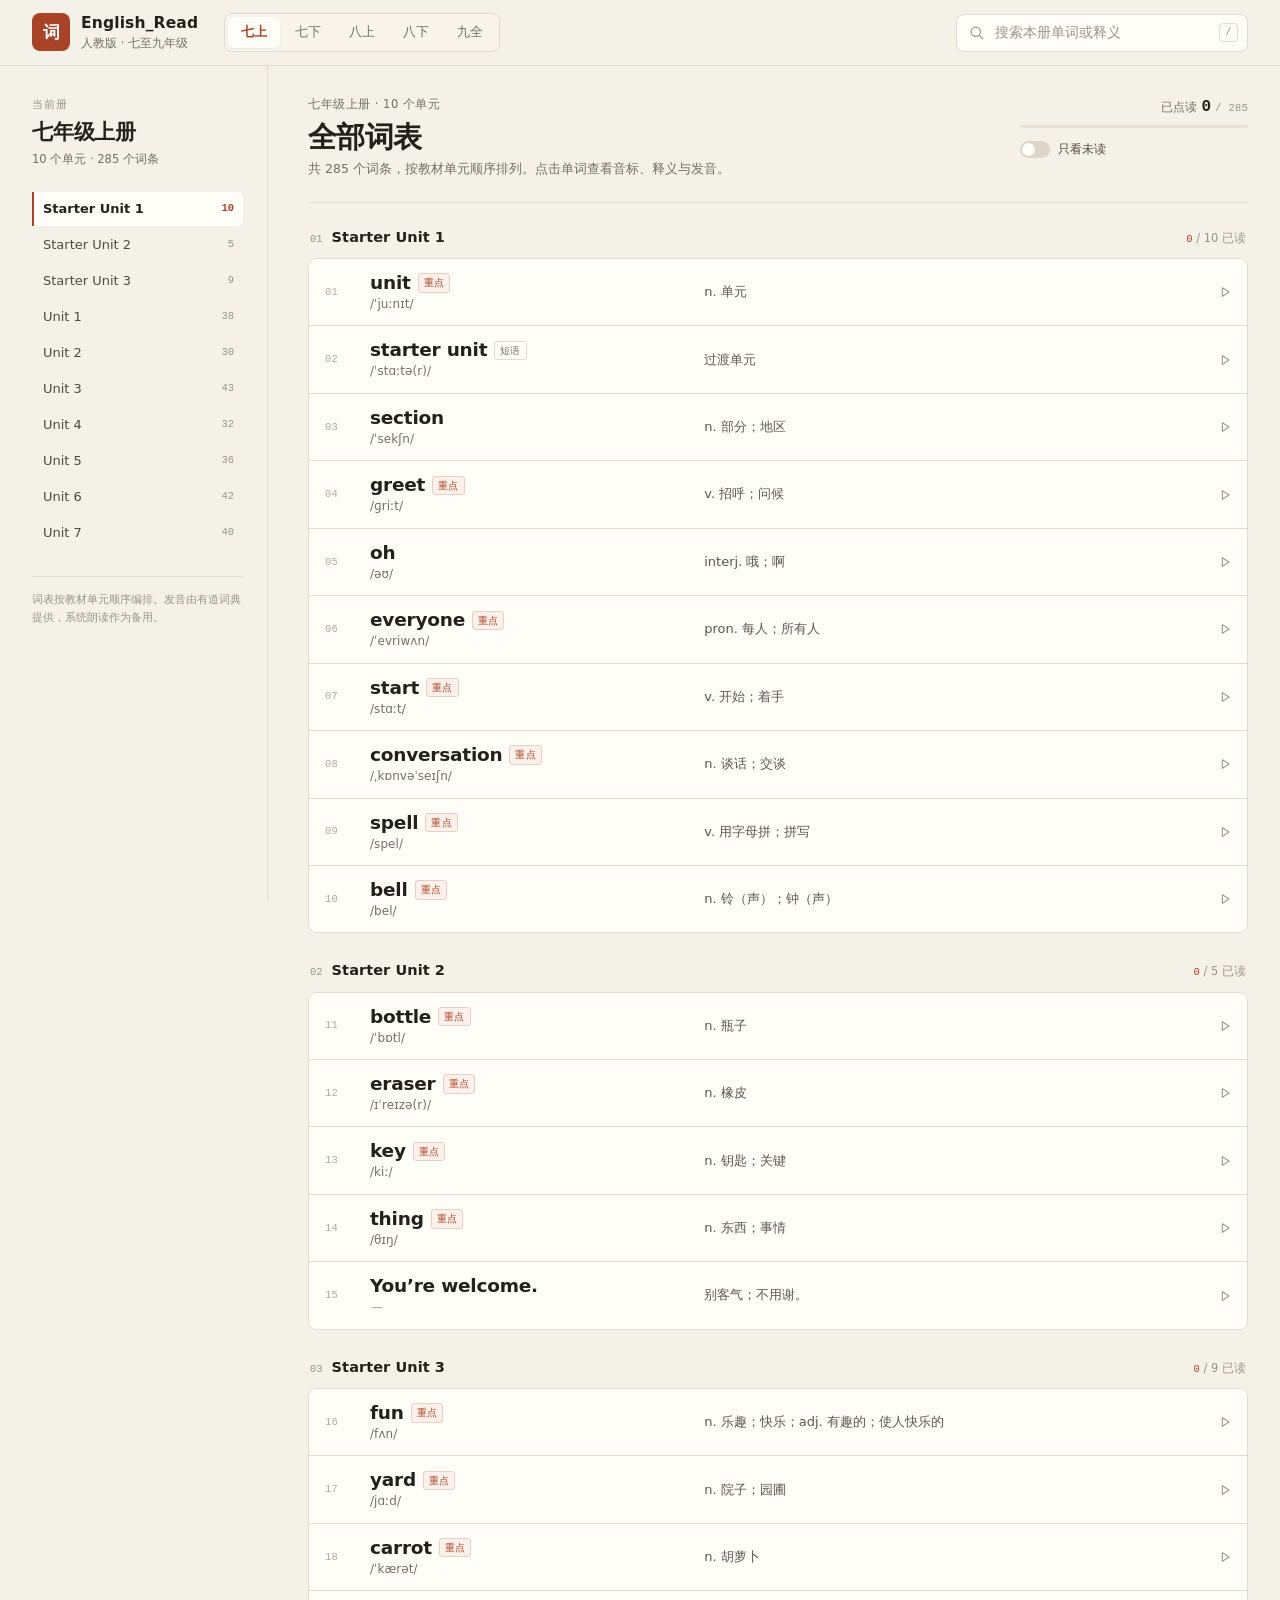
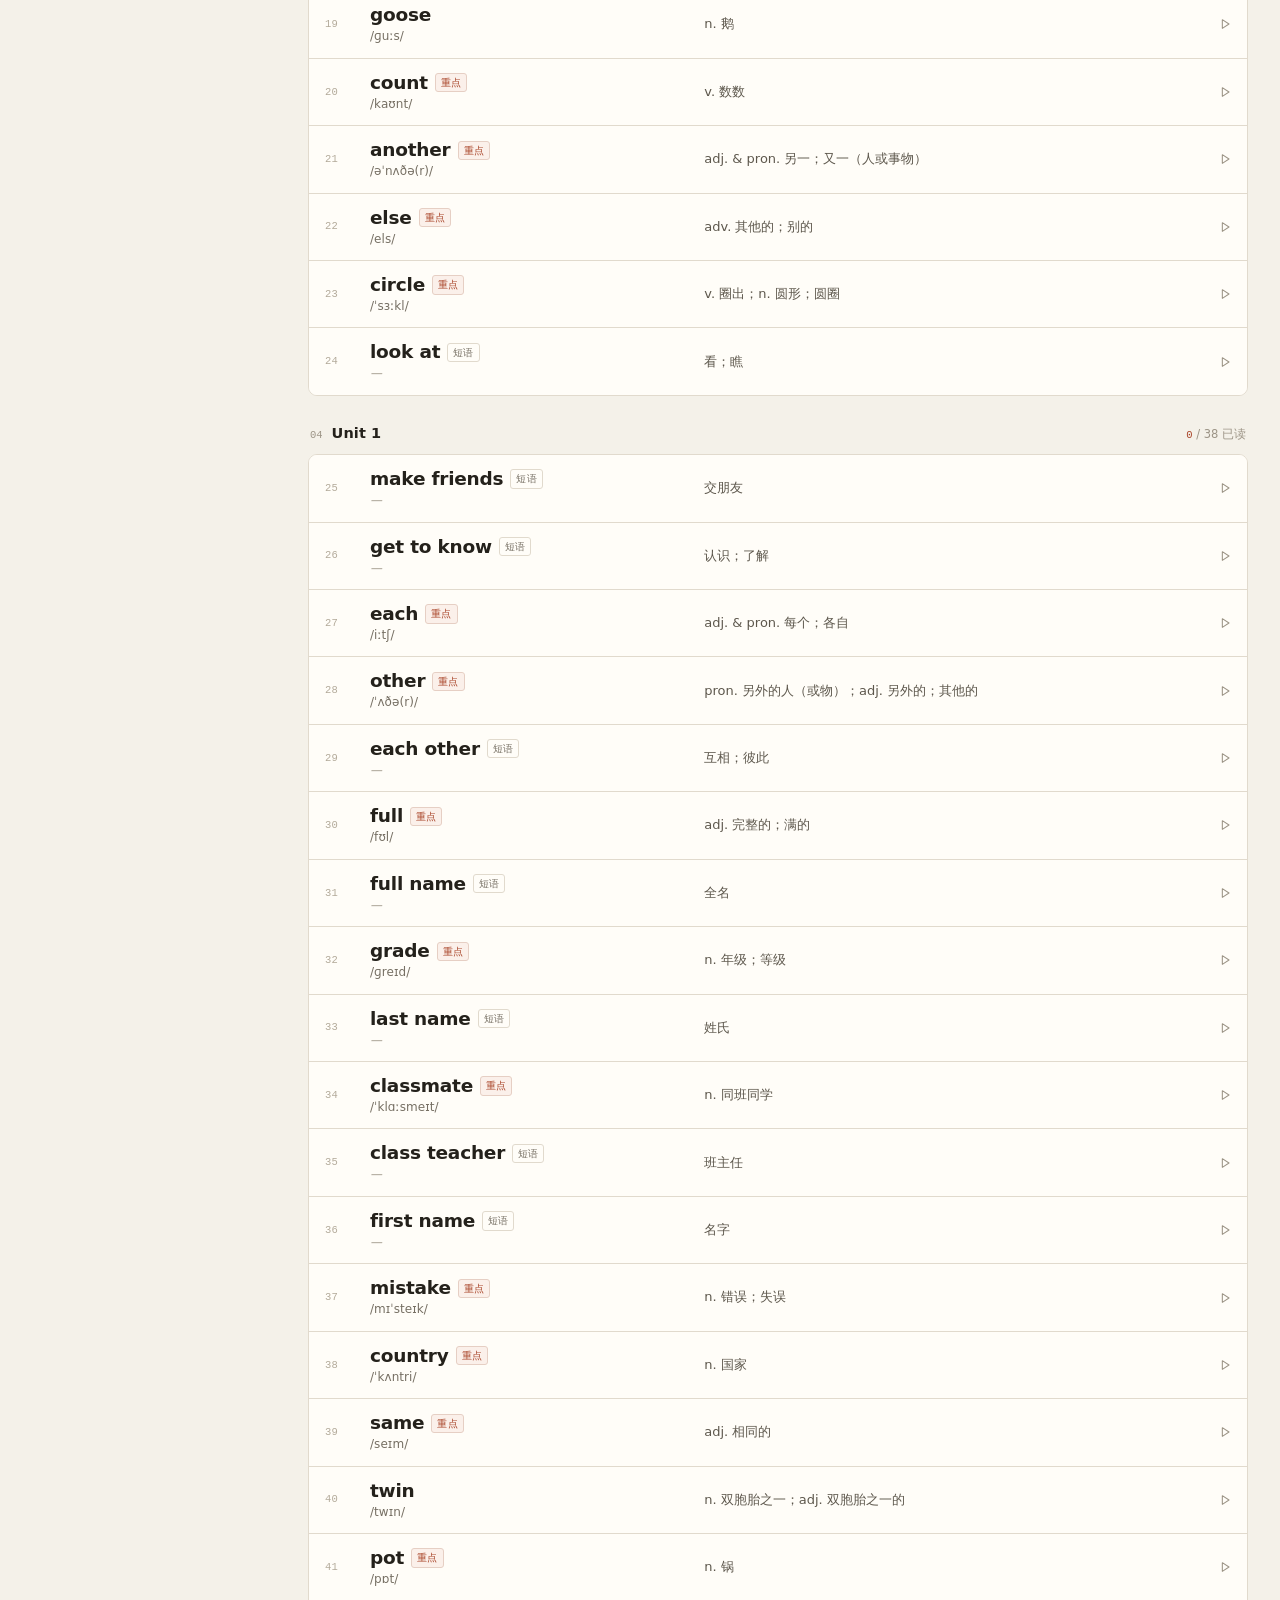
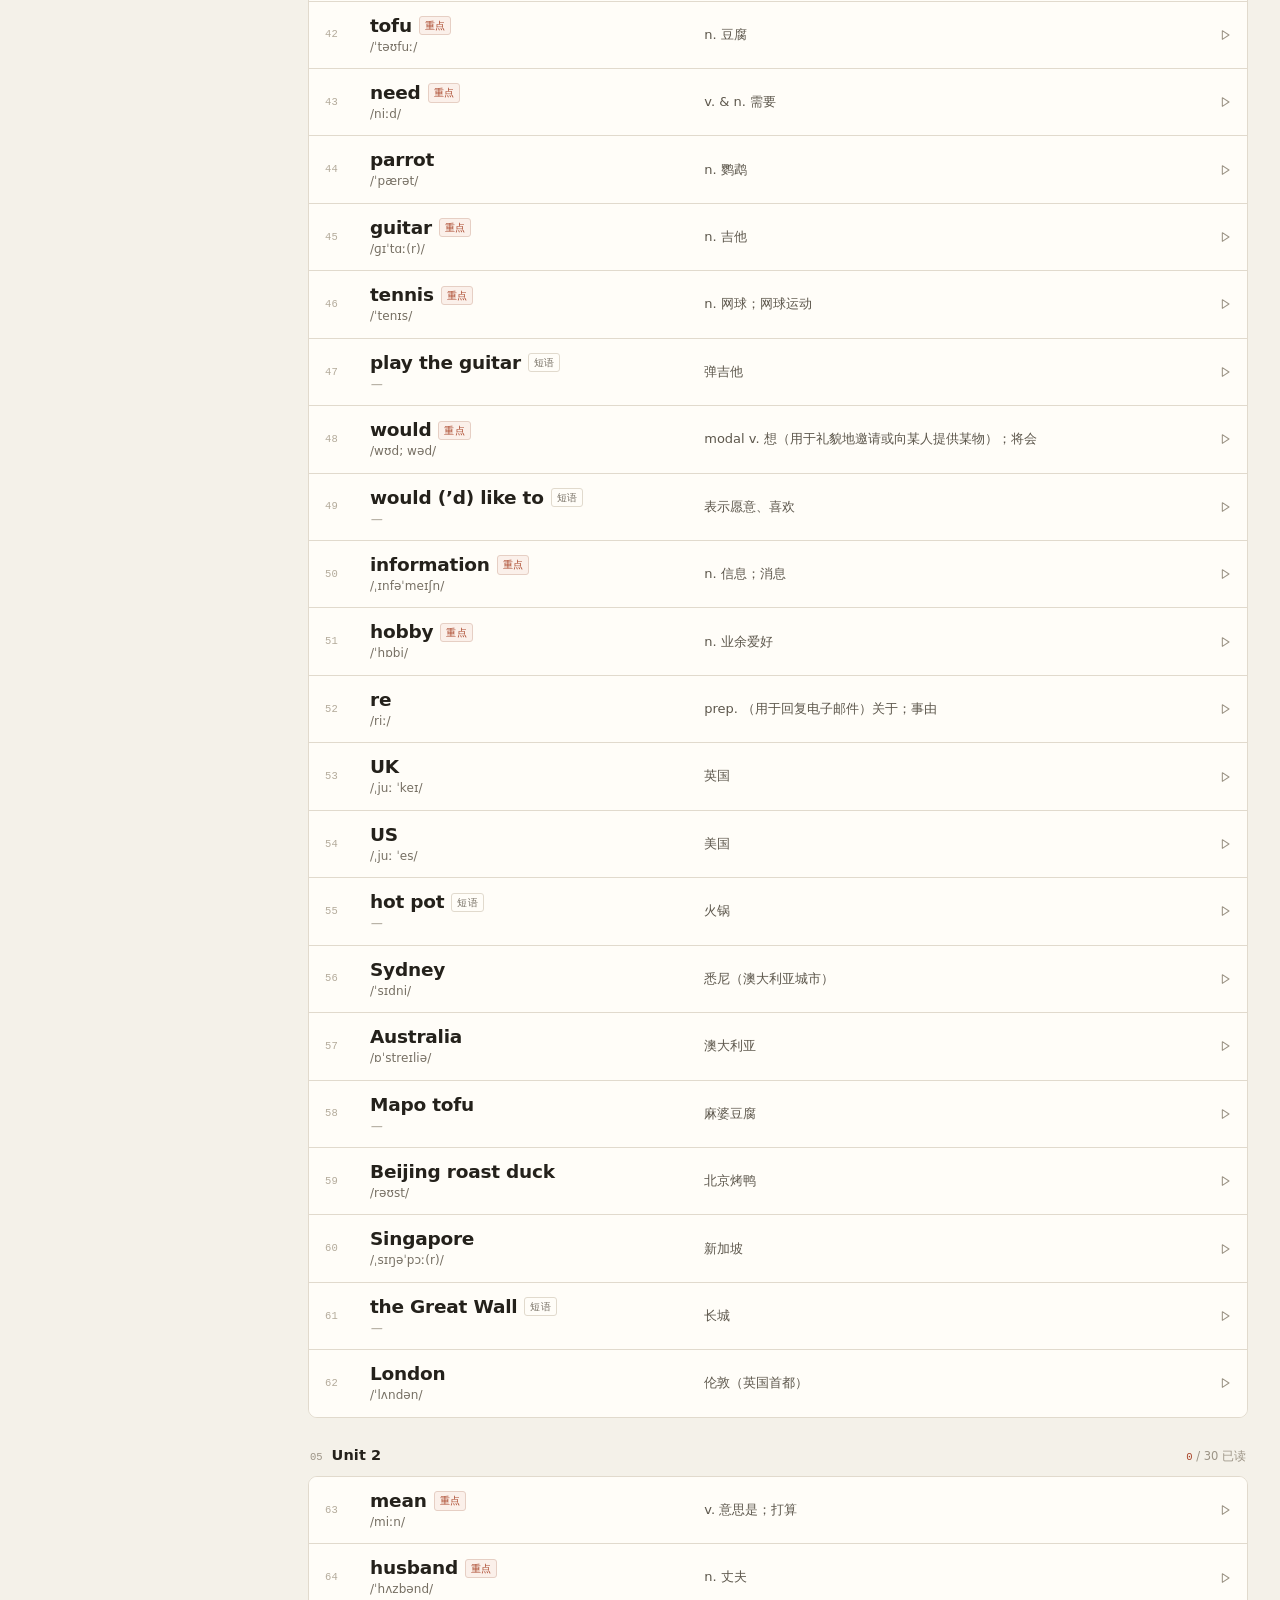
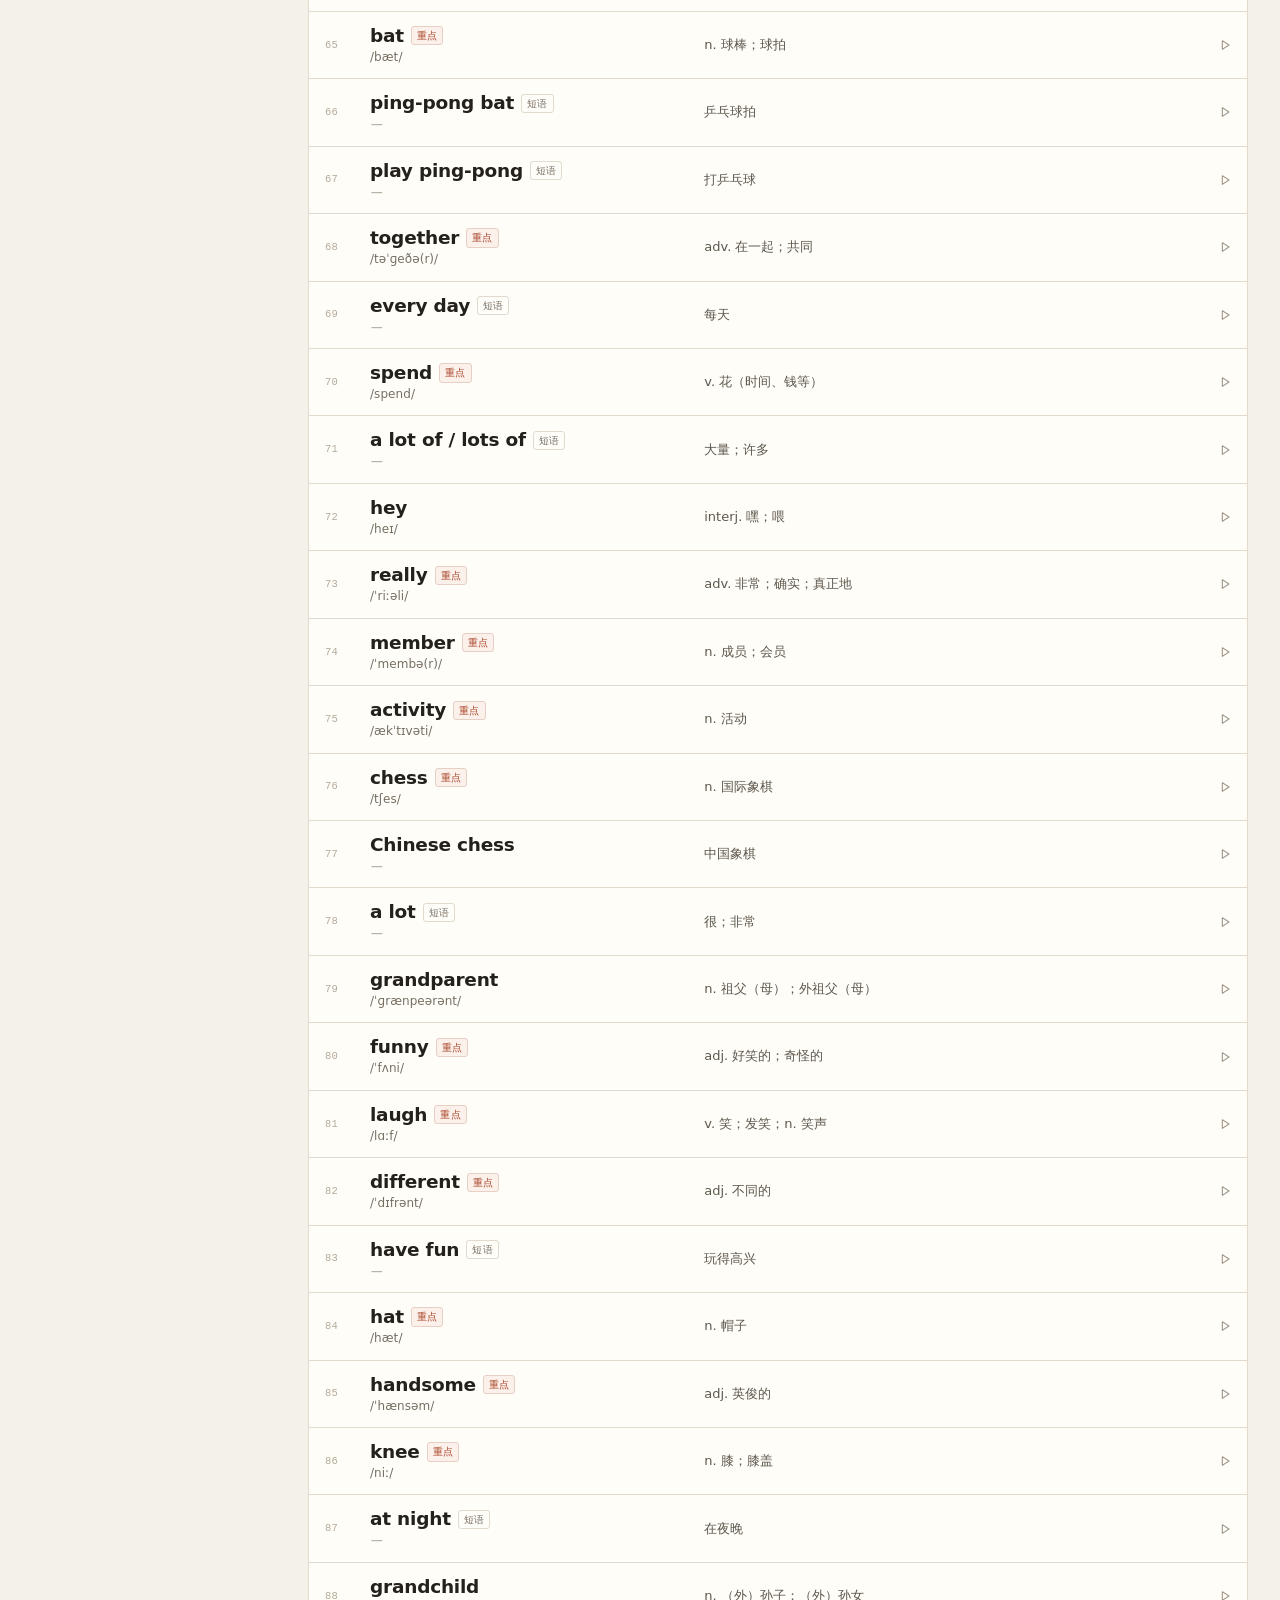
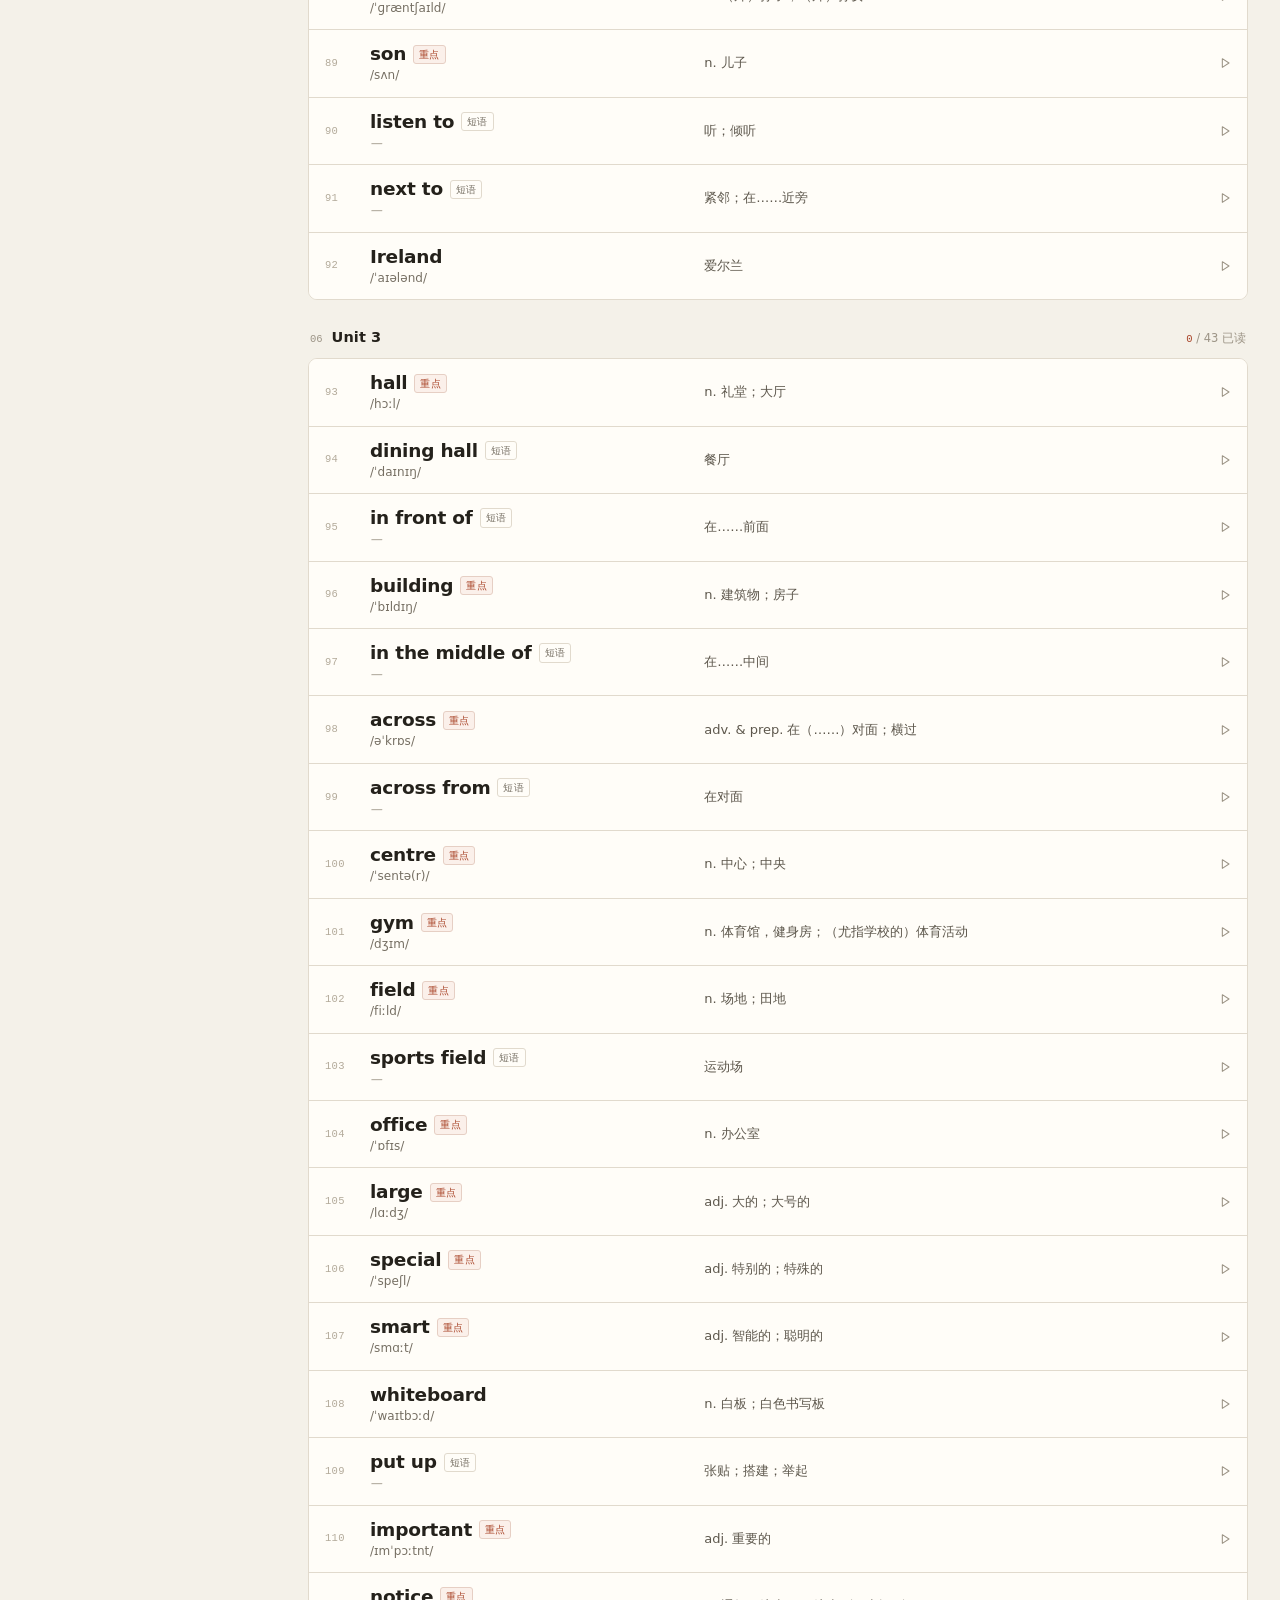
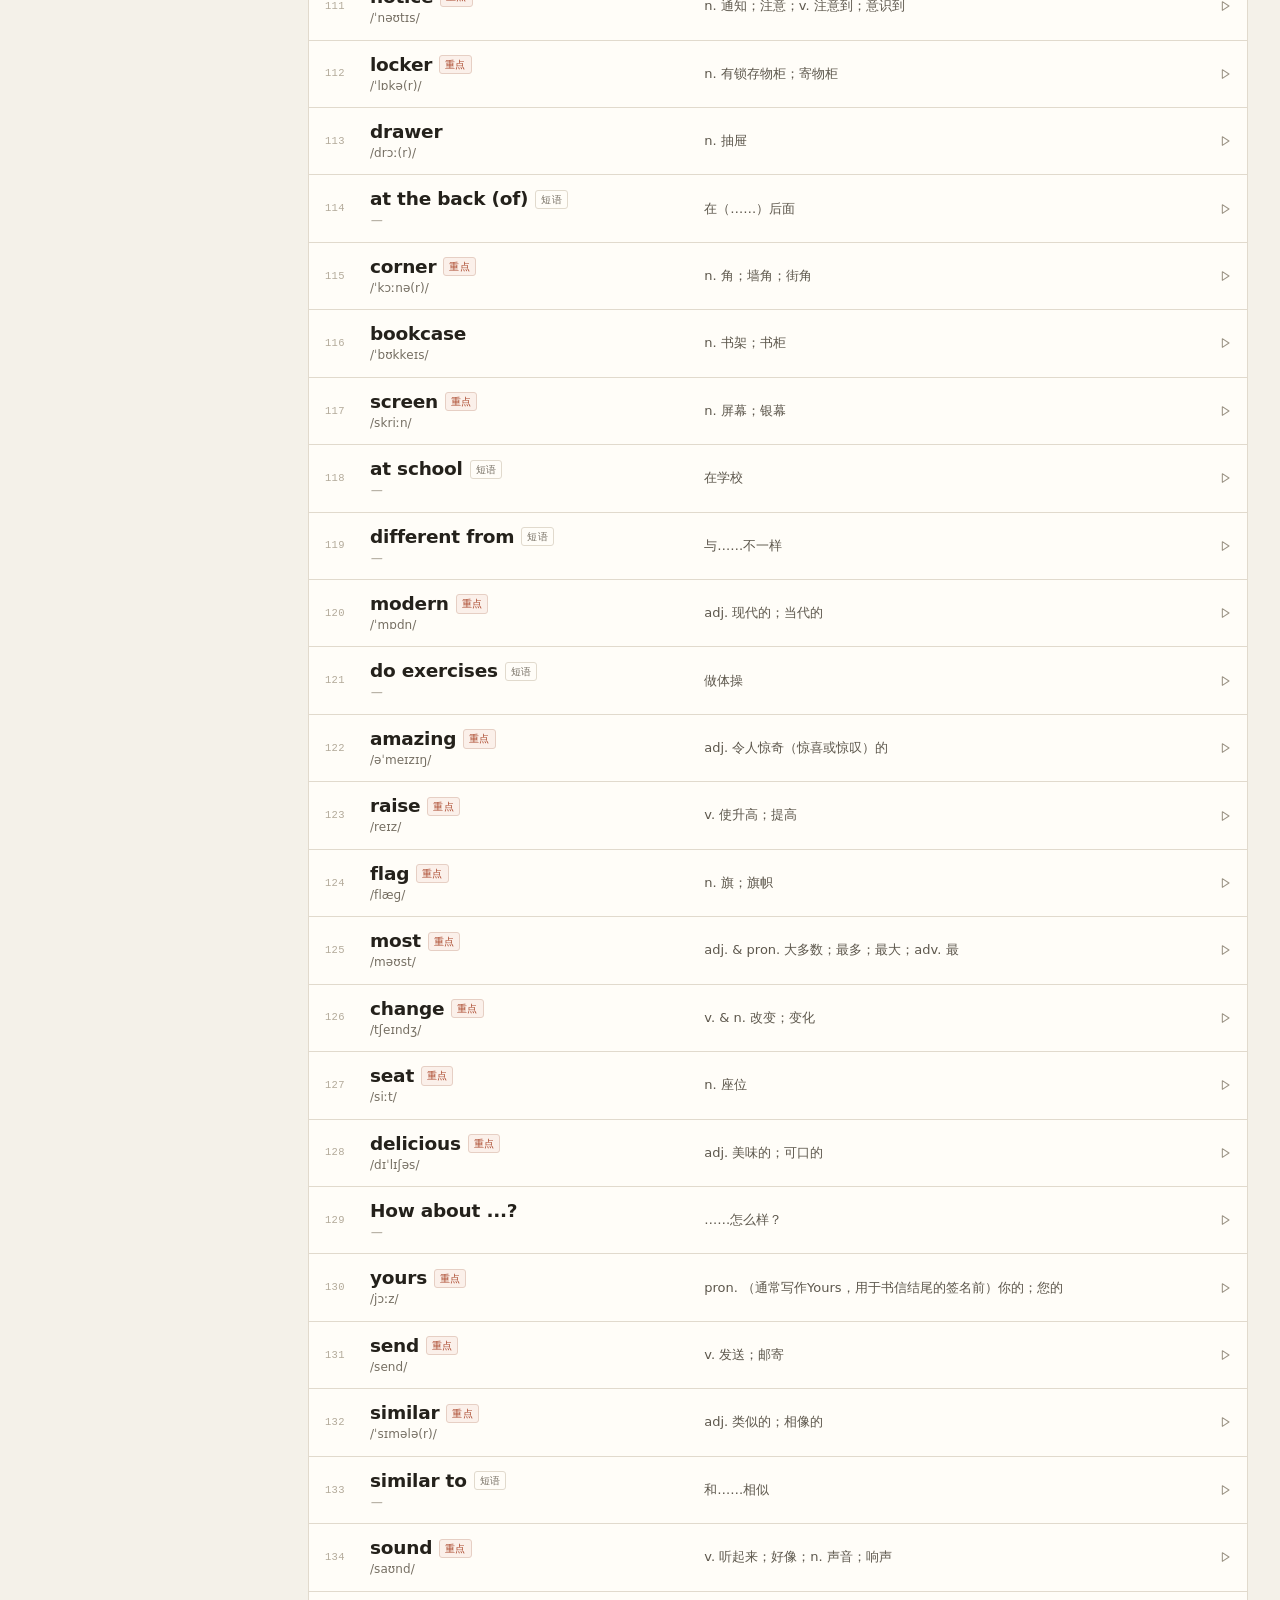
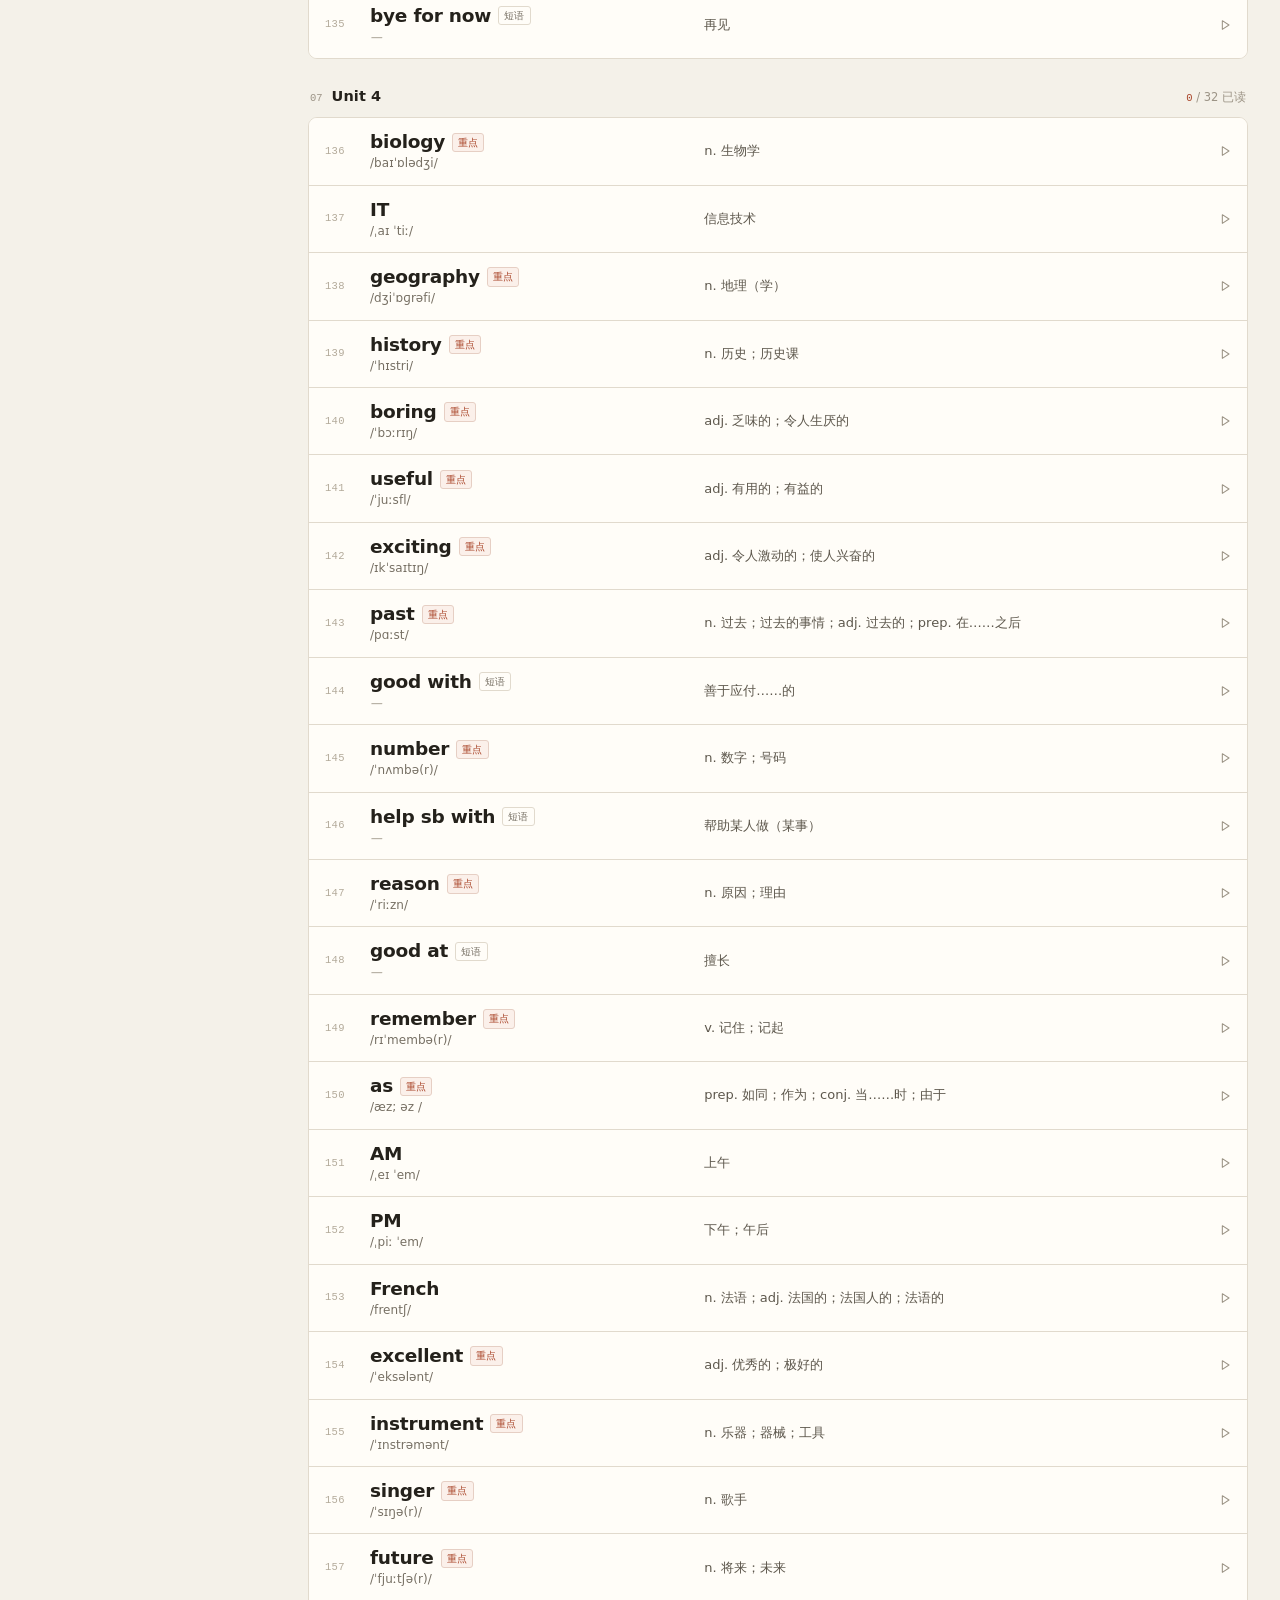
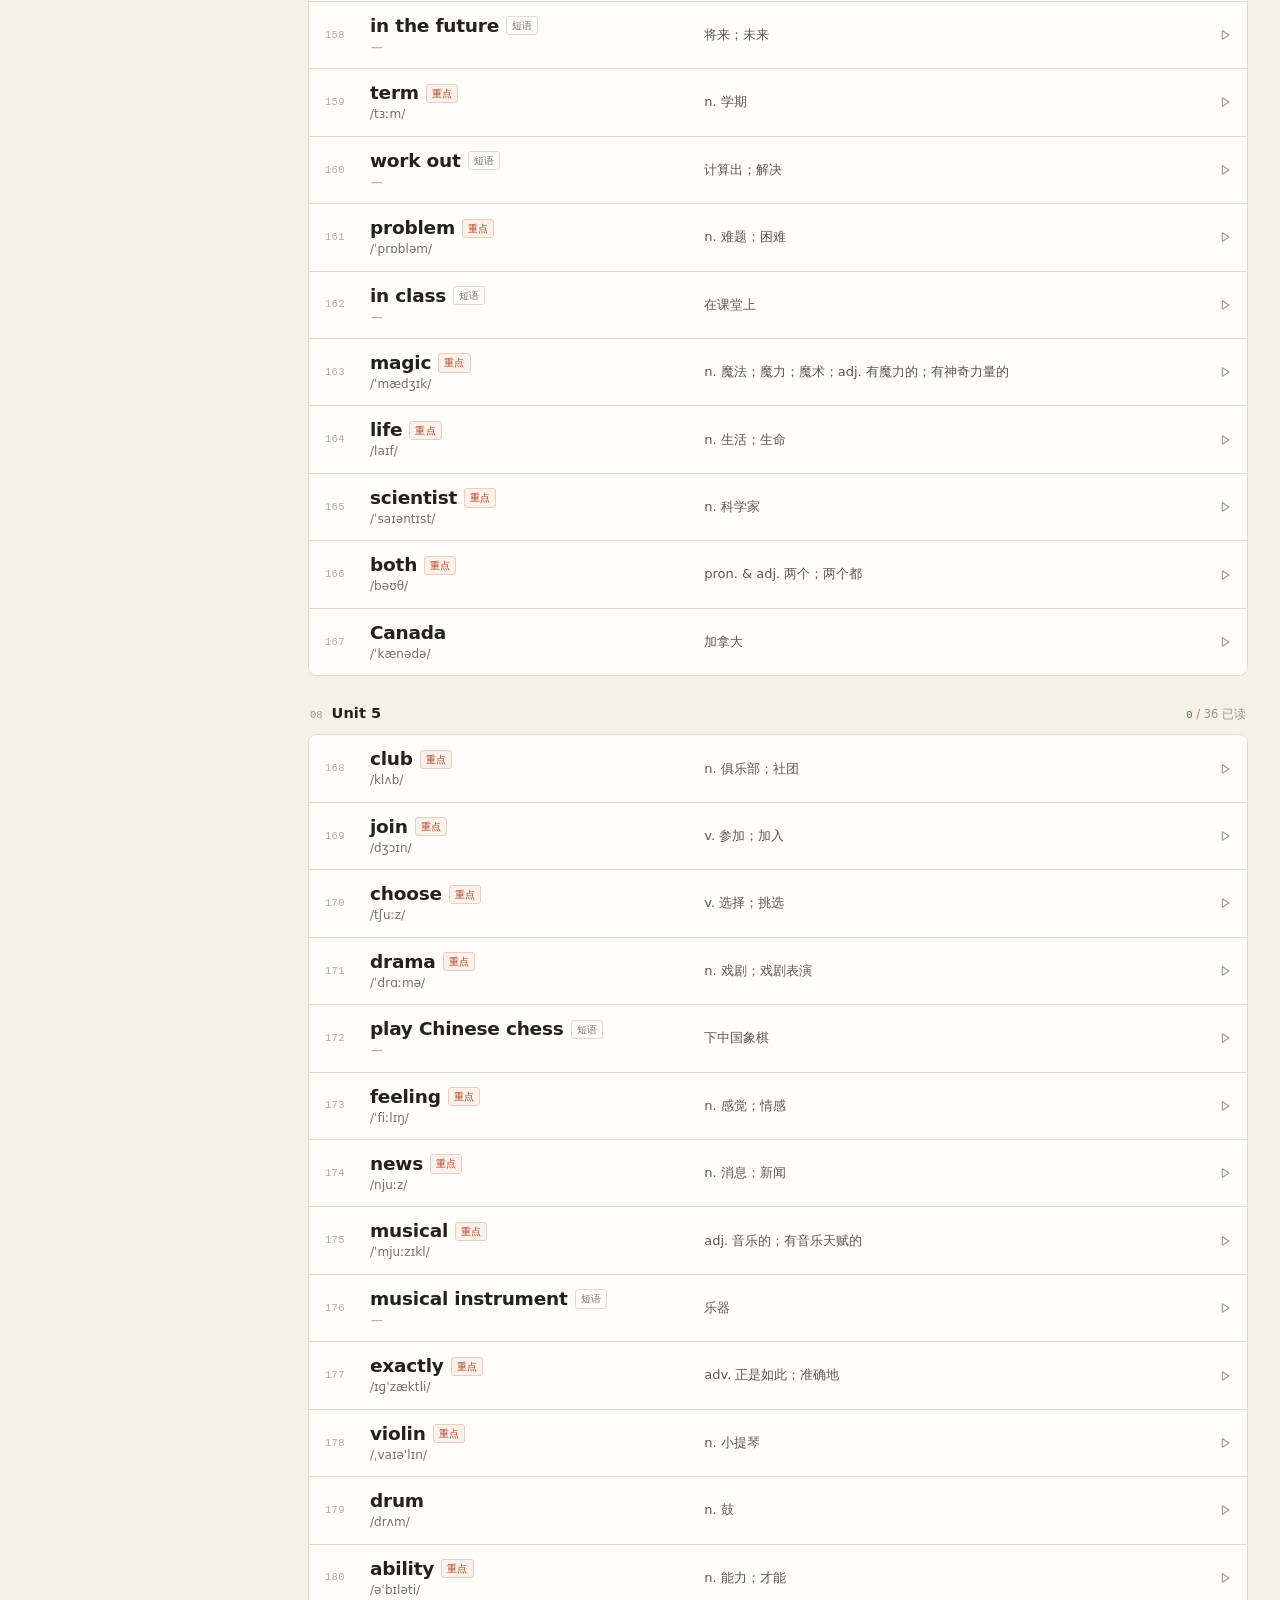
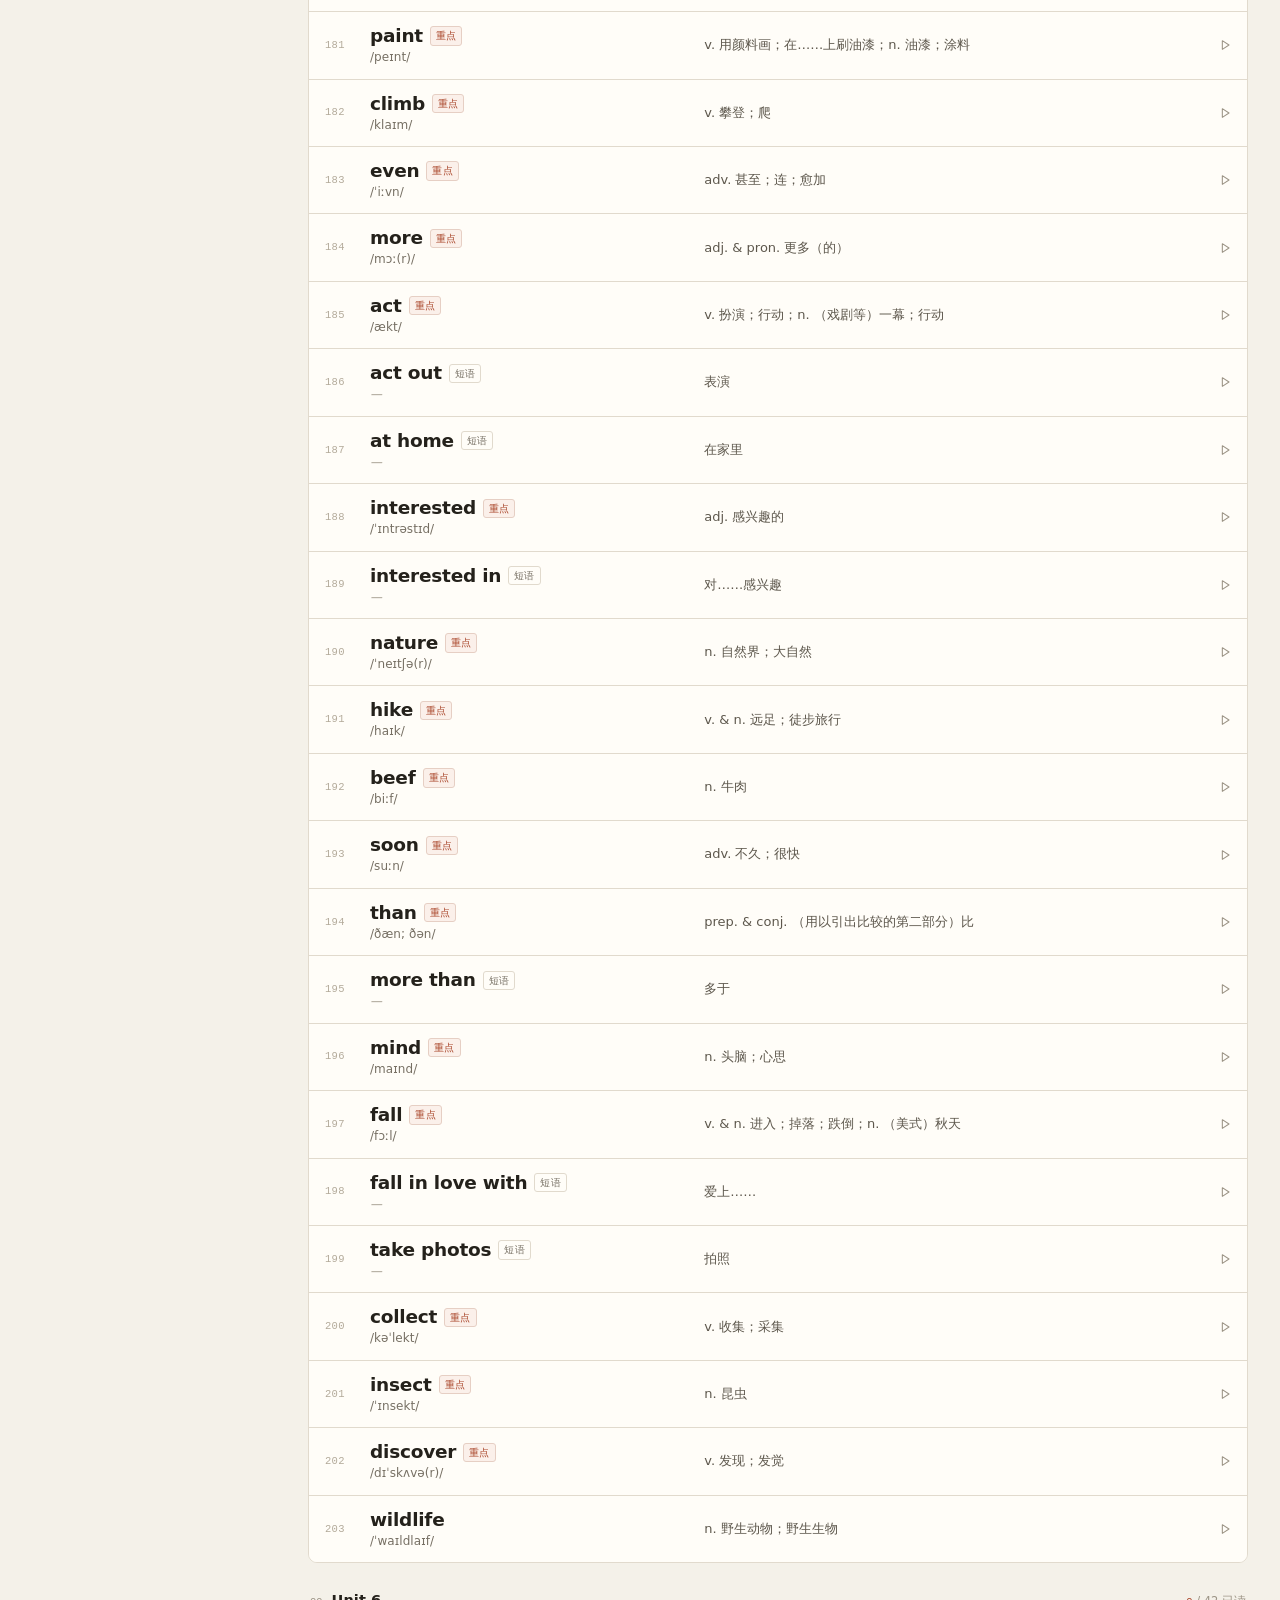
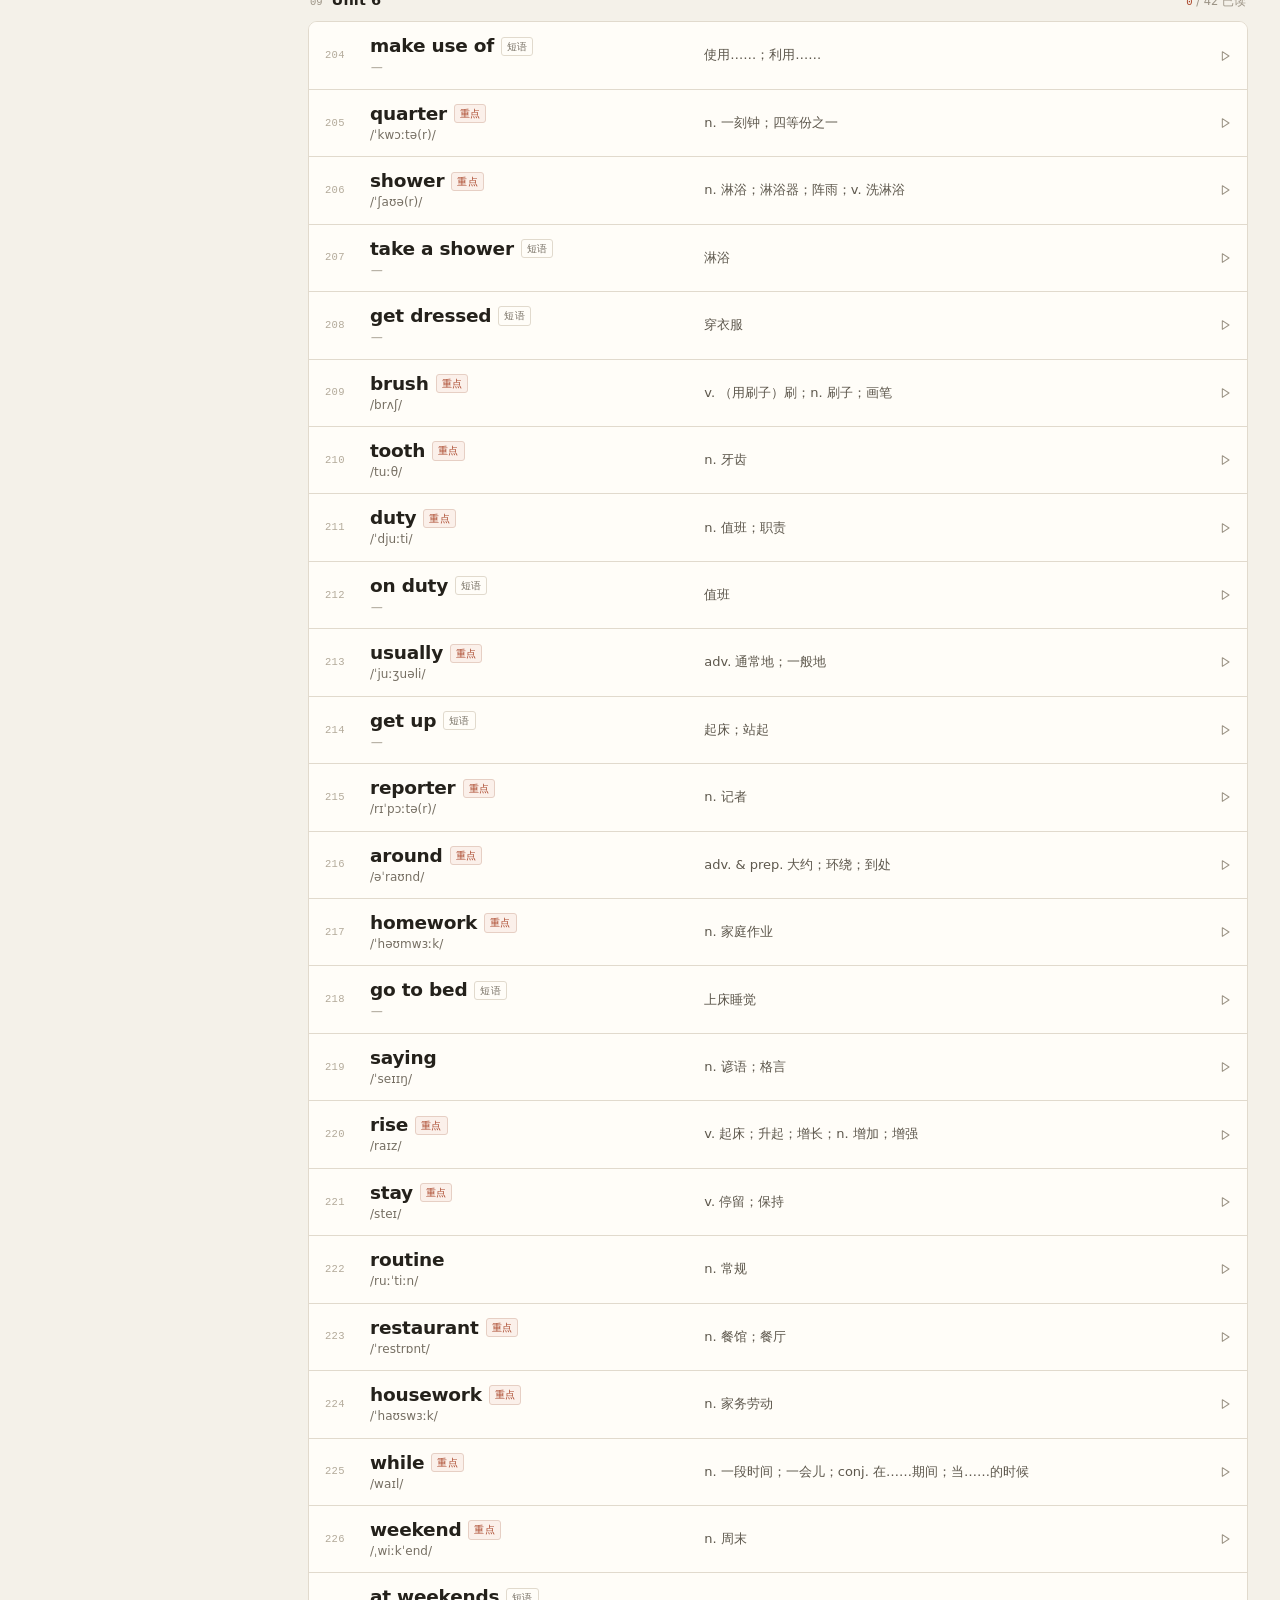
==== commit 124bed91: "Set site title to English_Read" ====
--- a/index.html
+++ b/index.html
@@ -4,7 +4,7 @@
   <meta charset="UTF-8">
   <meta name="viewport" content="width=device-width, initial-scale=1.0">
   <meta name="description" content="人教版初中英语单词点读：按教材单元顺序浏览七至九年级词表，查看音标、释义、例句，播放英式与美式发音。">
-  <title>初中英语单词点读 · 人教版</title>
+  <title>English_Read · 人教版初中英语单词点读</title>
   <link rel="icon" href="favicon.svg" type="image/svg+xml">
   <link rel="stylesheet" href="styles.css">
 </head>
@@ -16,7 +16,7 @@
       <div class="brand">
         <span class="brand-mark" aria-hidden="true">词</span>
         <div class="brand-text">
-          <strong>初中英语单词点读</strong>
+          <strong>English_Read</strong>
           <span>人教版 · 七至九年级</span>
         </div>
       </div>
--- a/styles.css
+++ b/styles.css
@@ -141,6 +141,13 @@
   color: var(--muted);
   font-size: 11.5px;
   line-height: 1.4;
+  white-space: nowrap;
+}
+
+@media (max-width: 420px) {
+  .brand-text span {
+    white-space: normal;
+  }
 }
 
 .book-tabs {
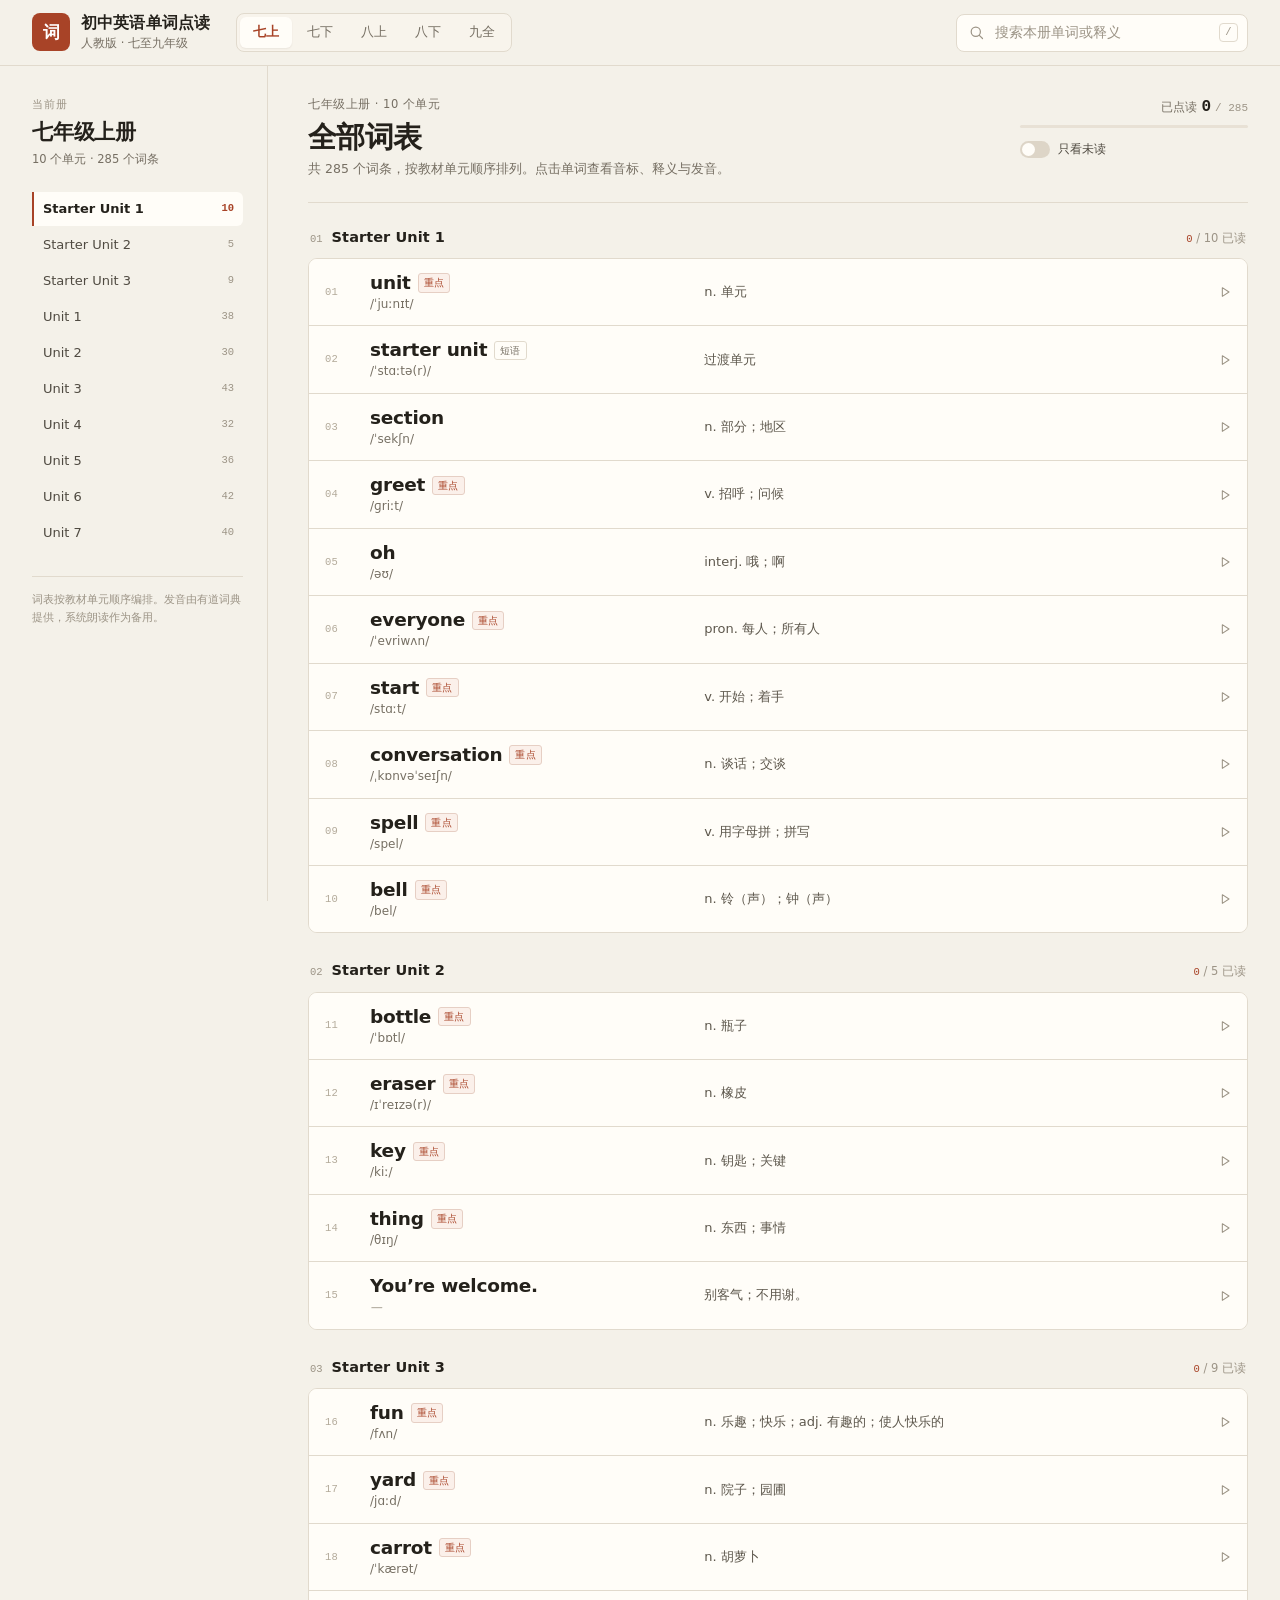
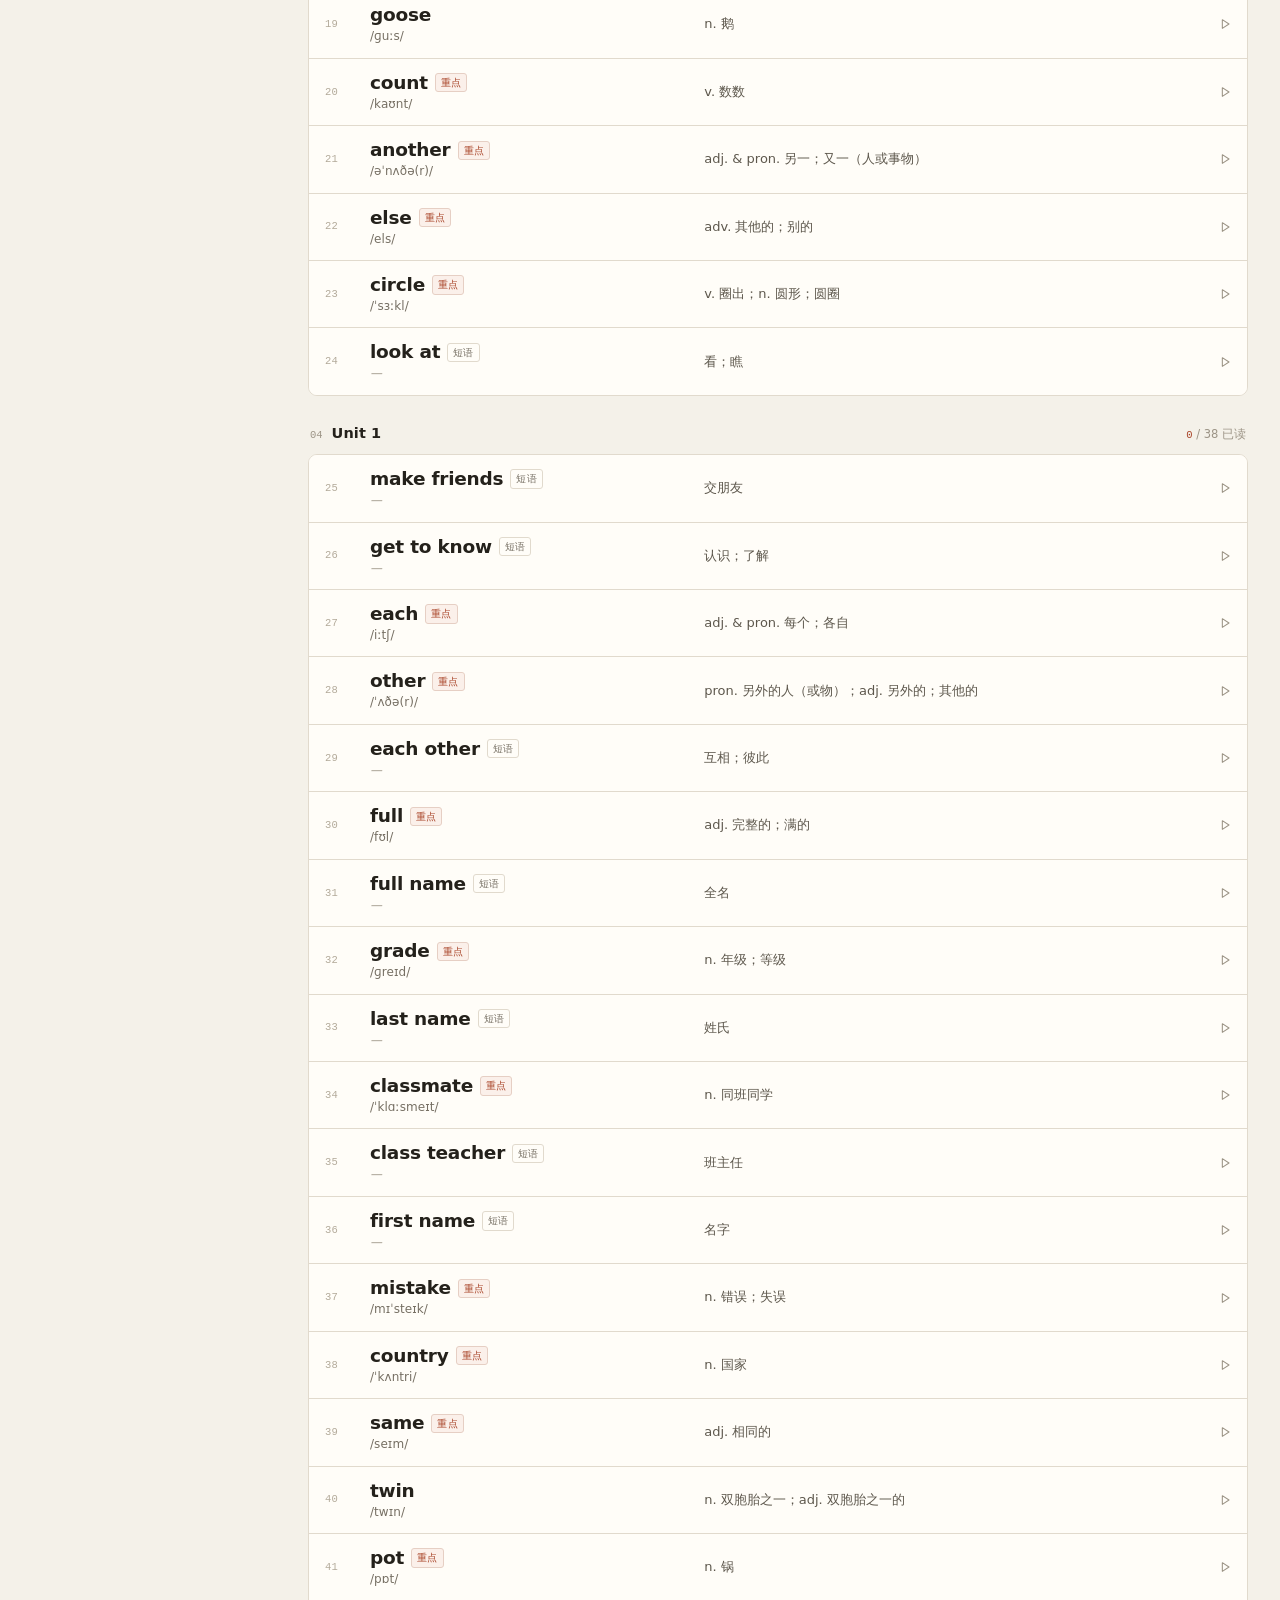
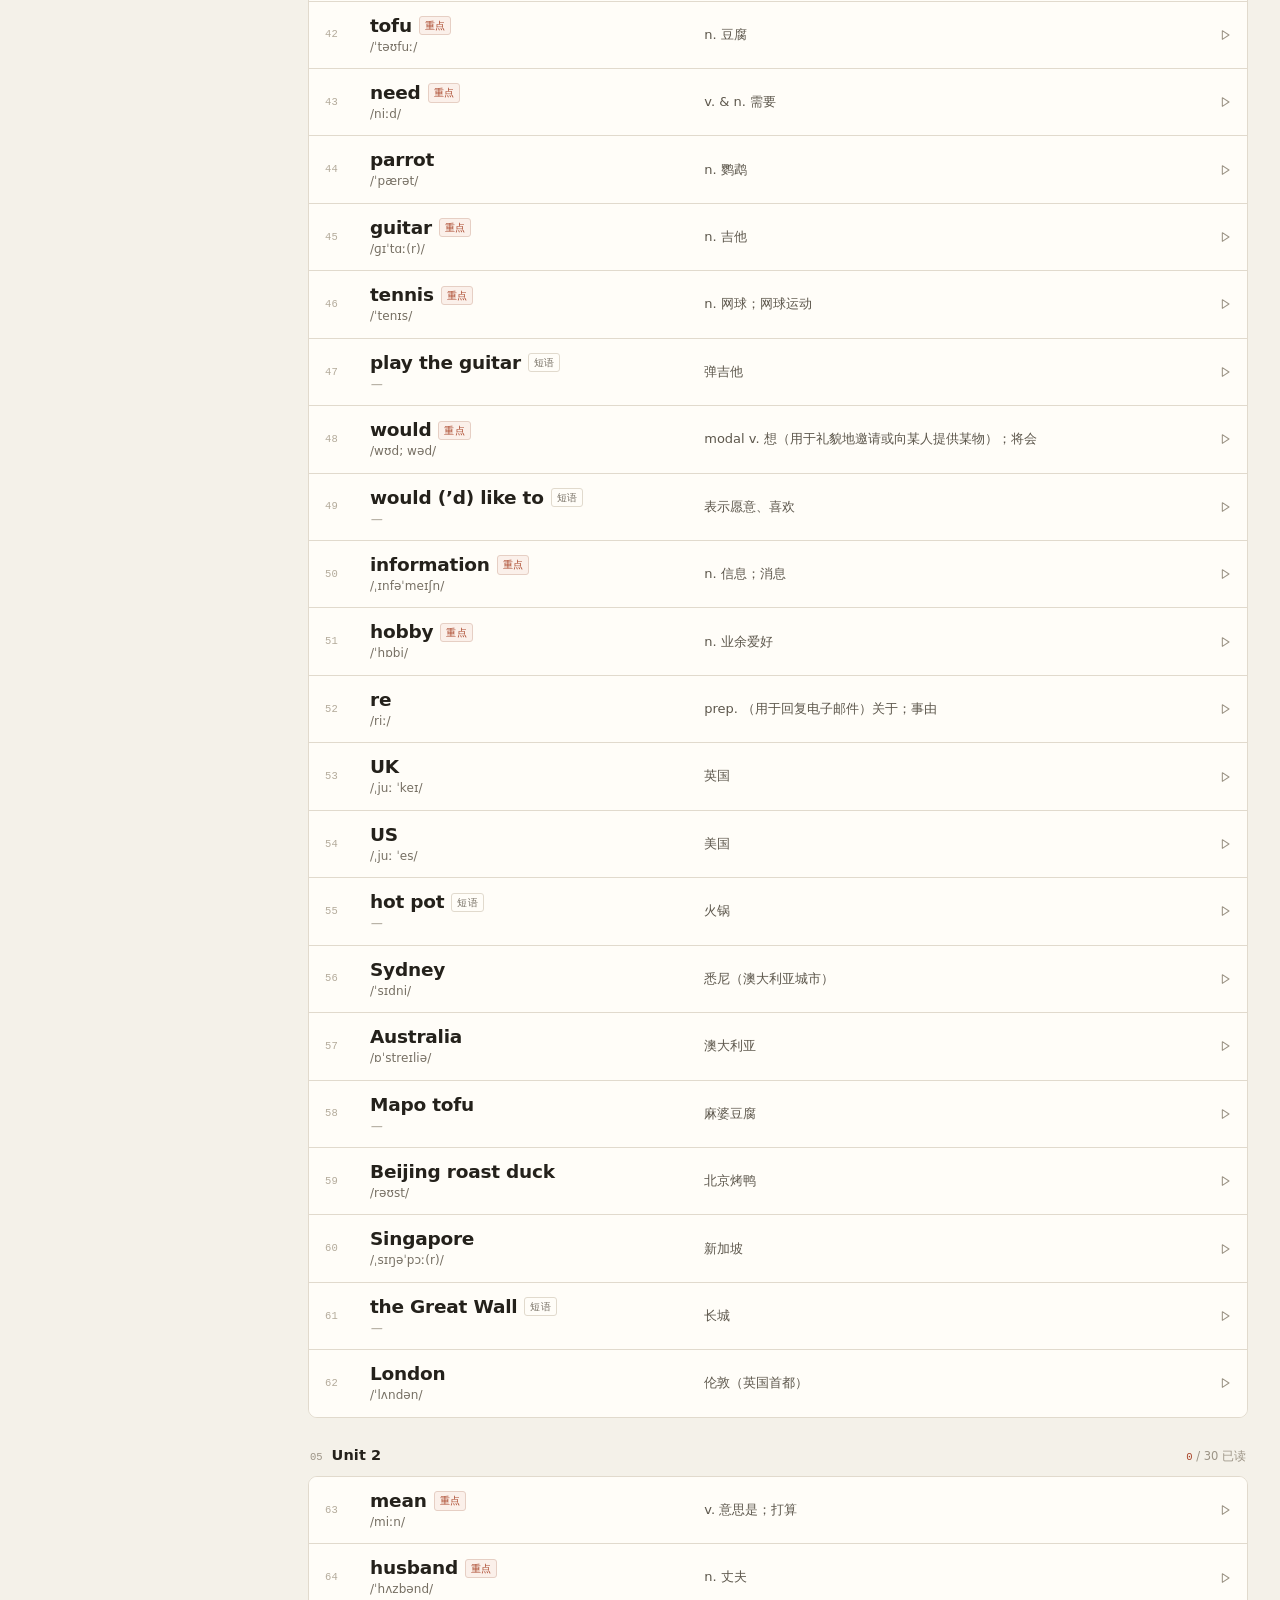
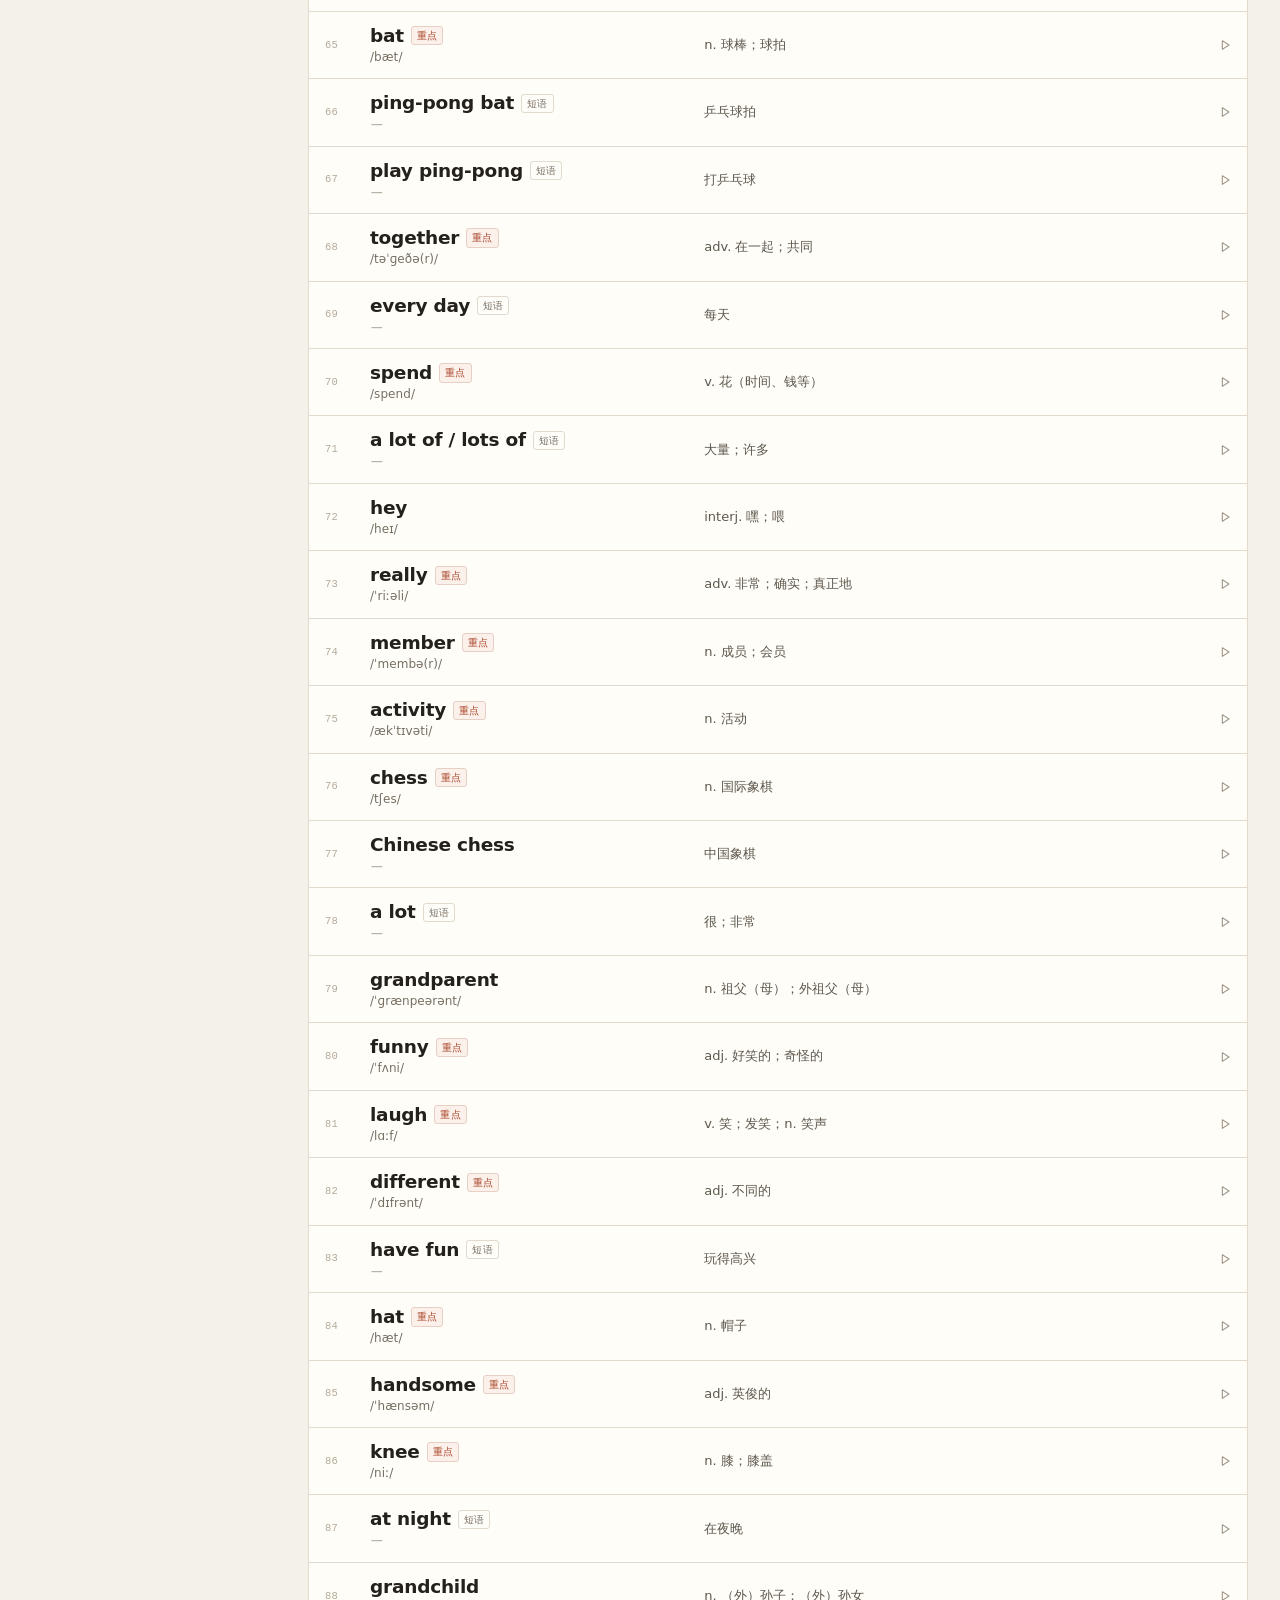
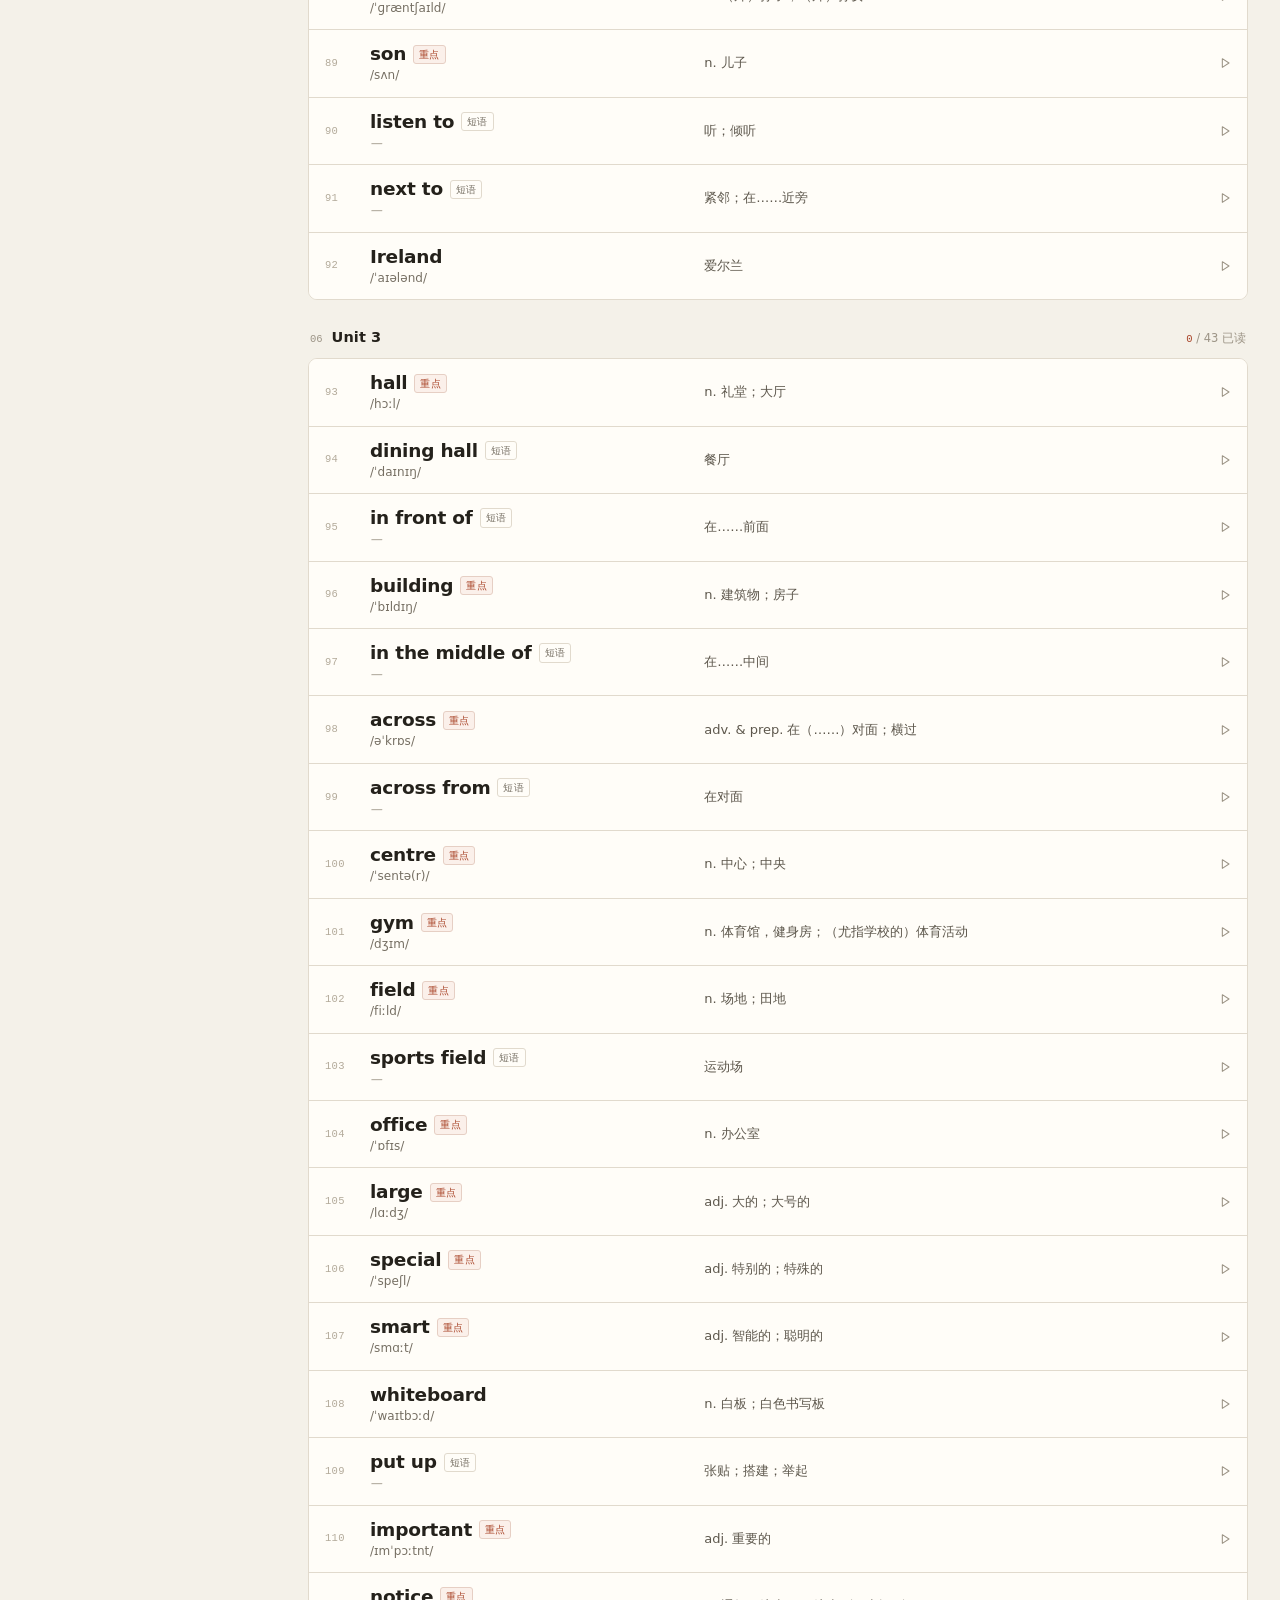
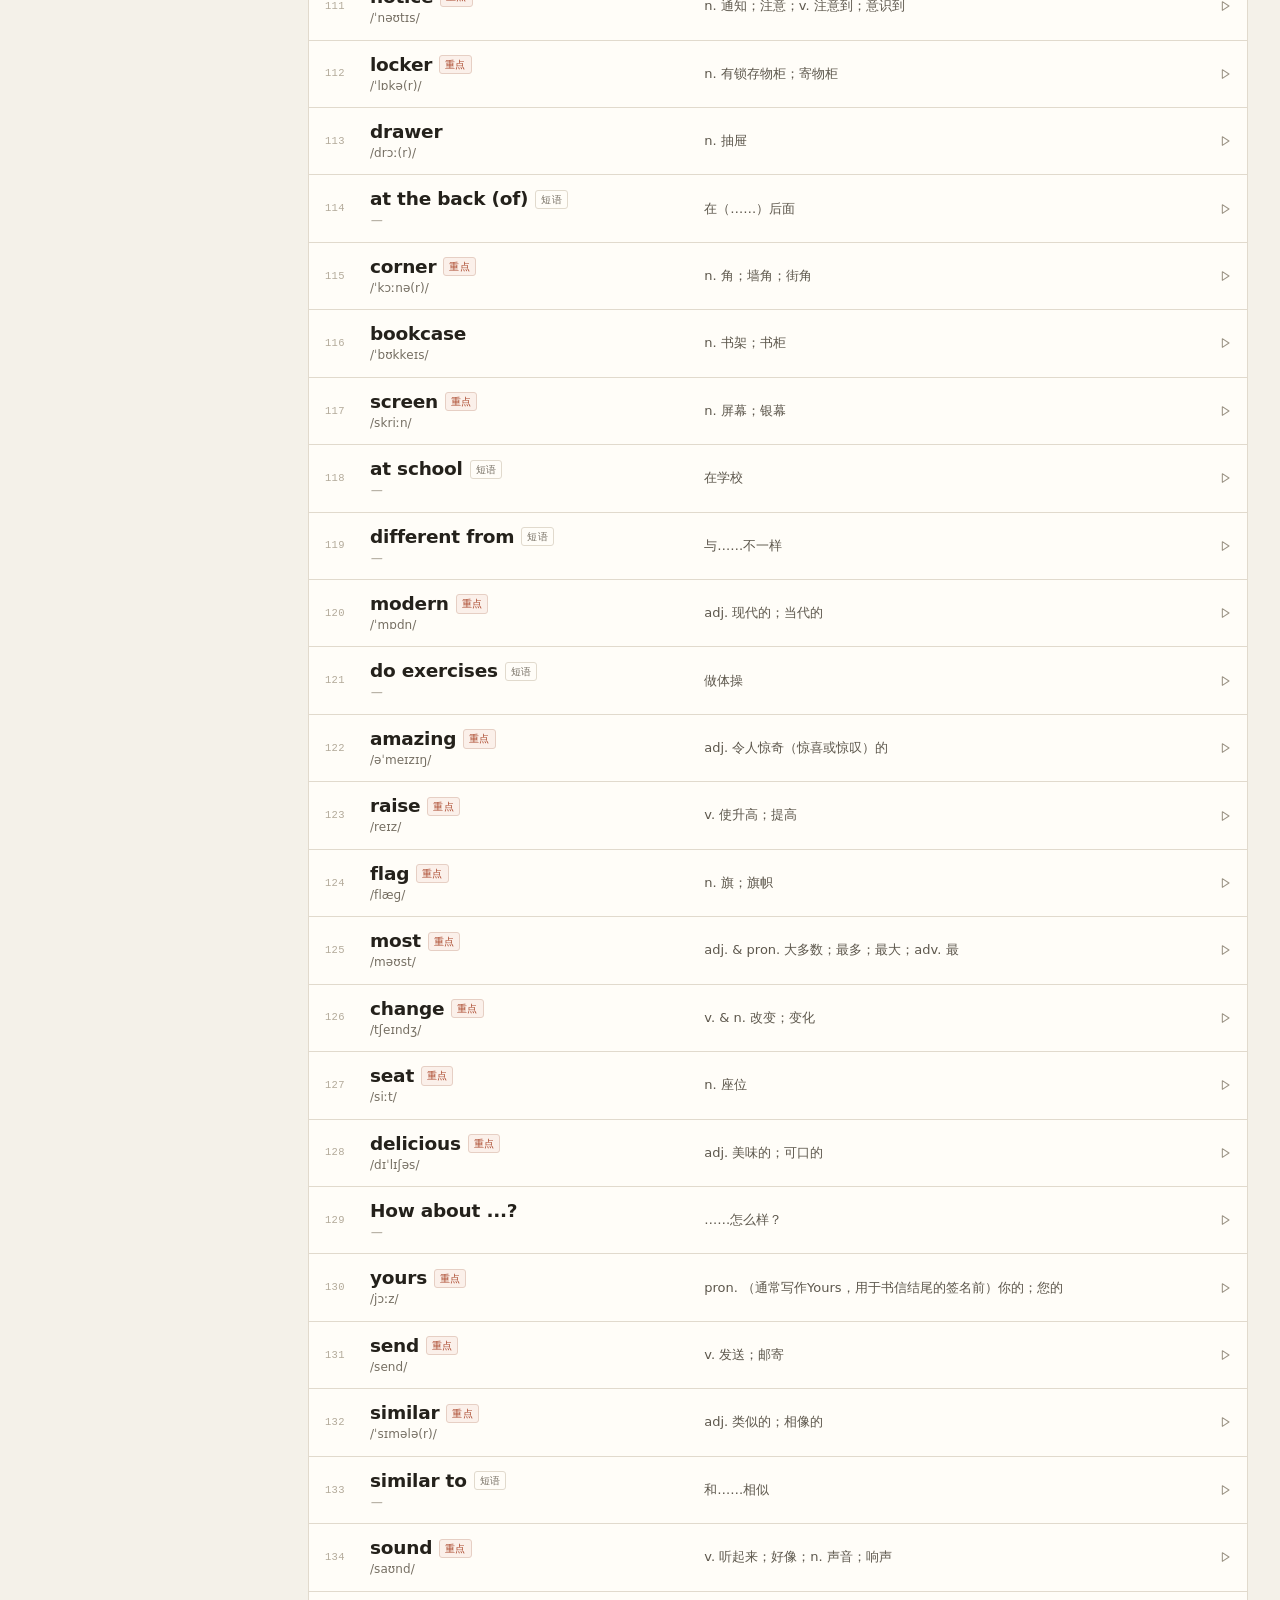
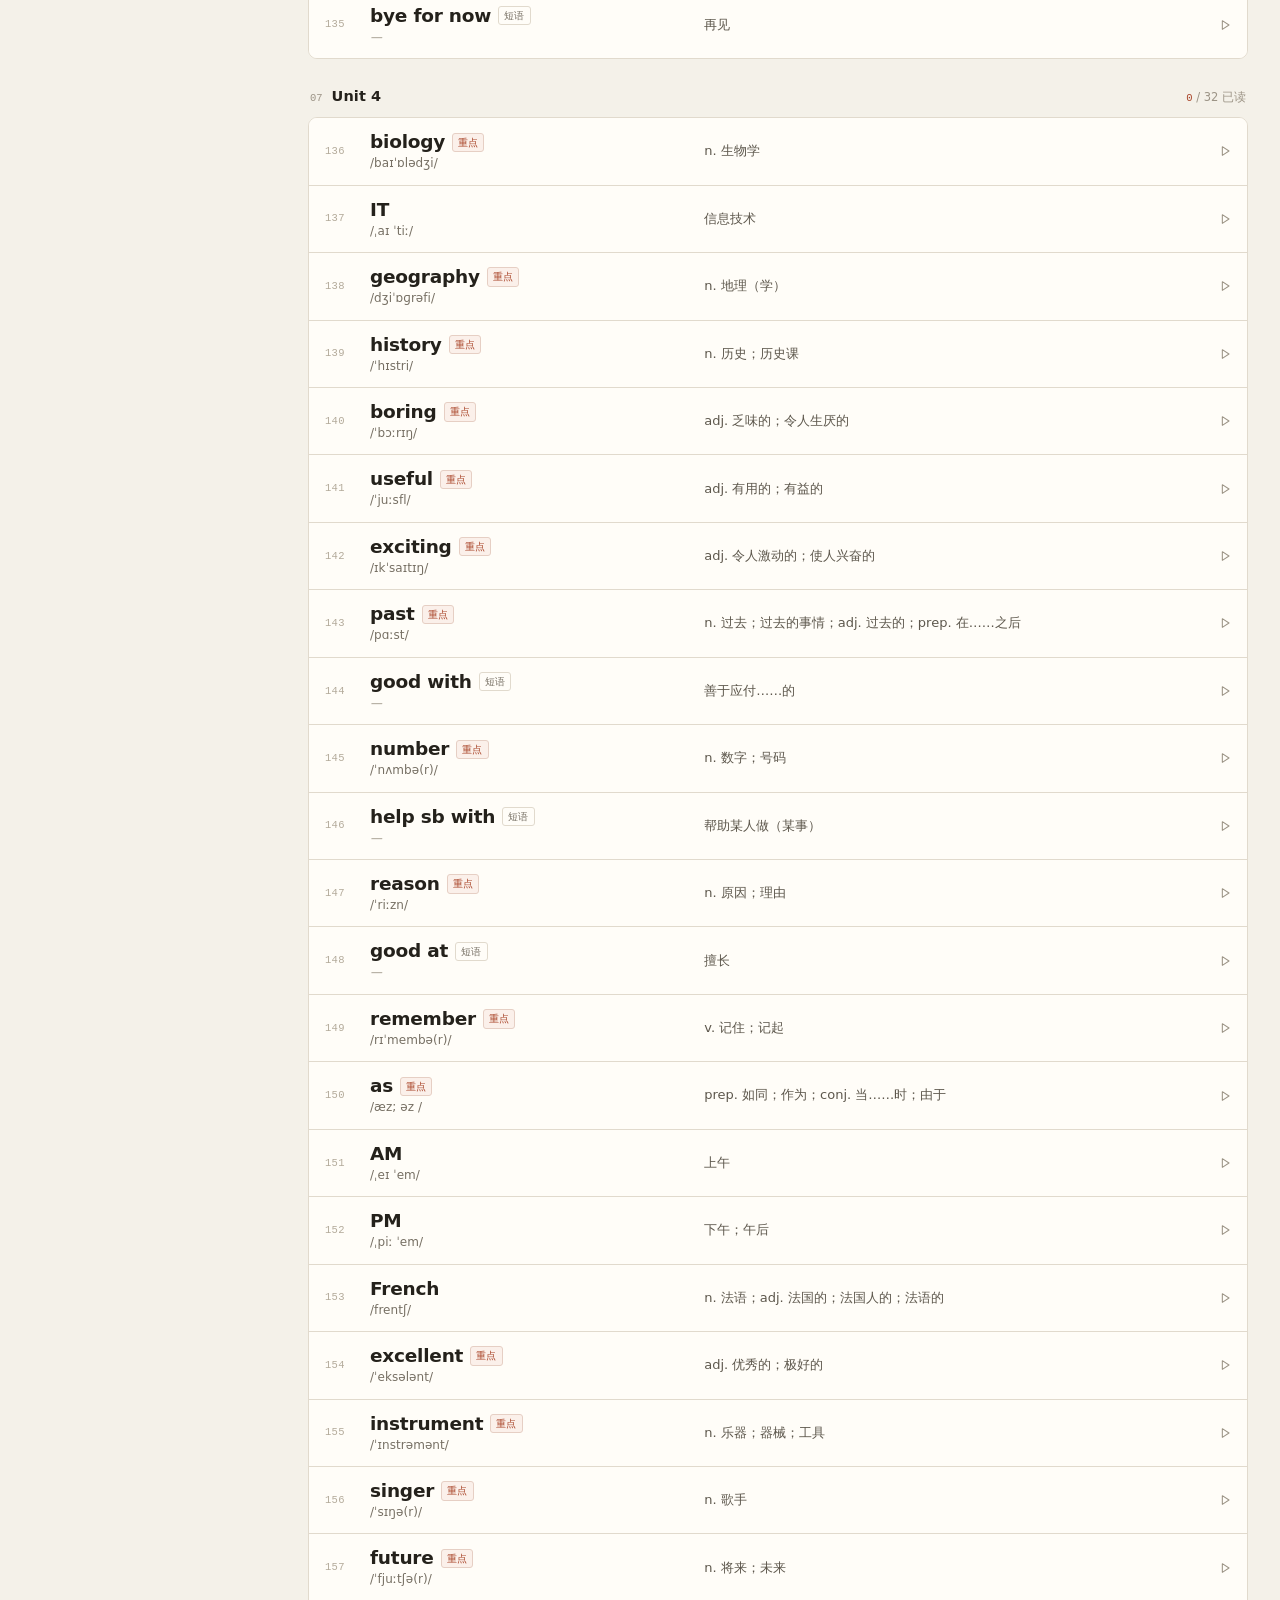
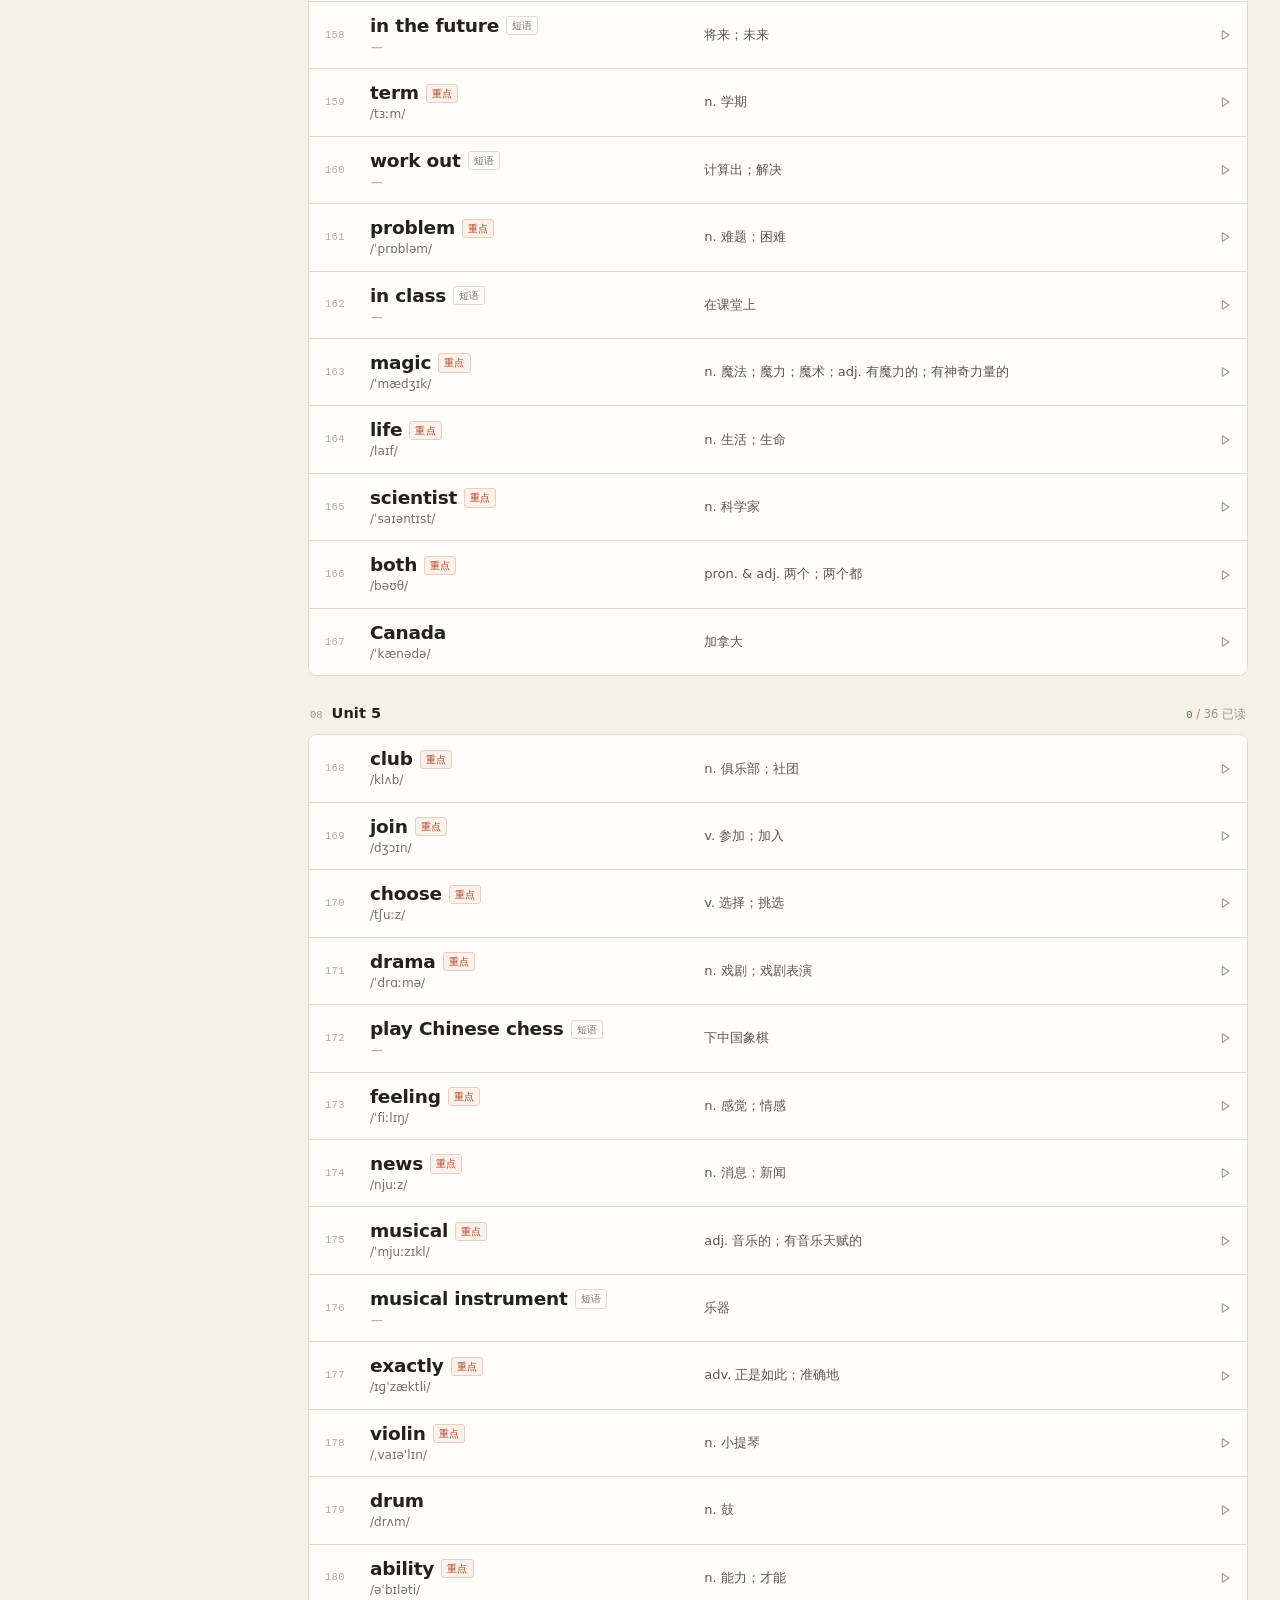
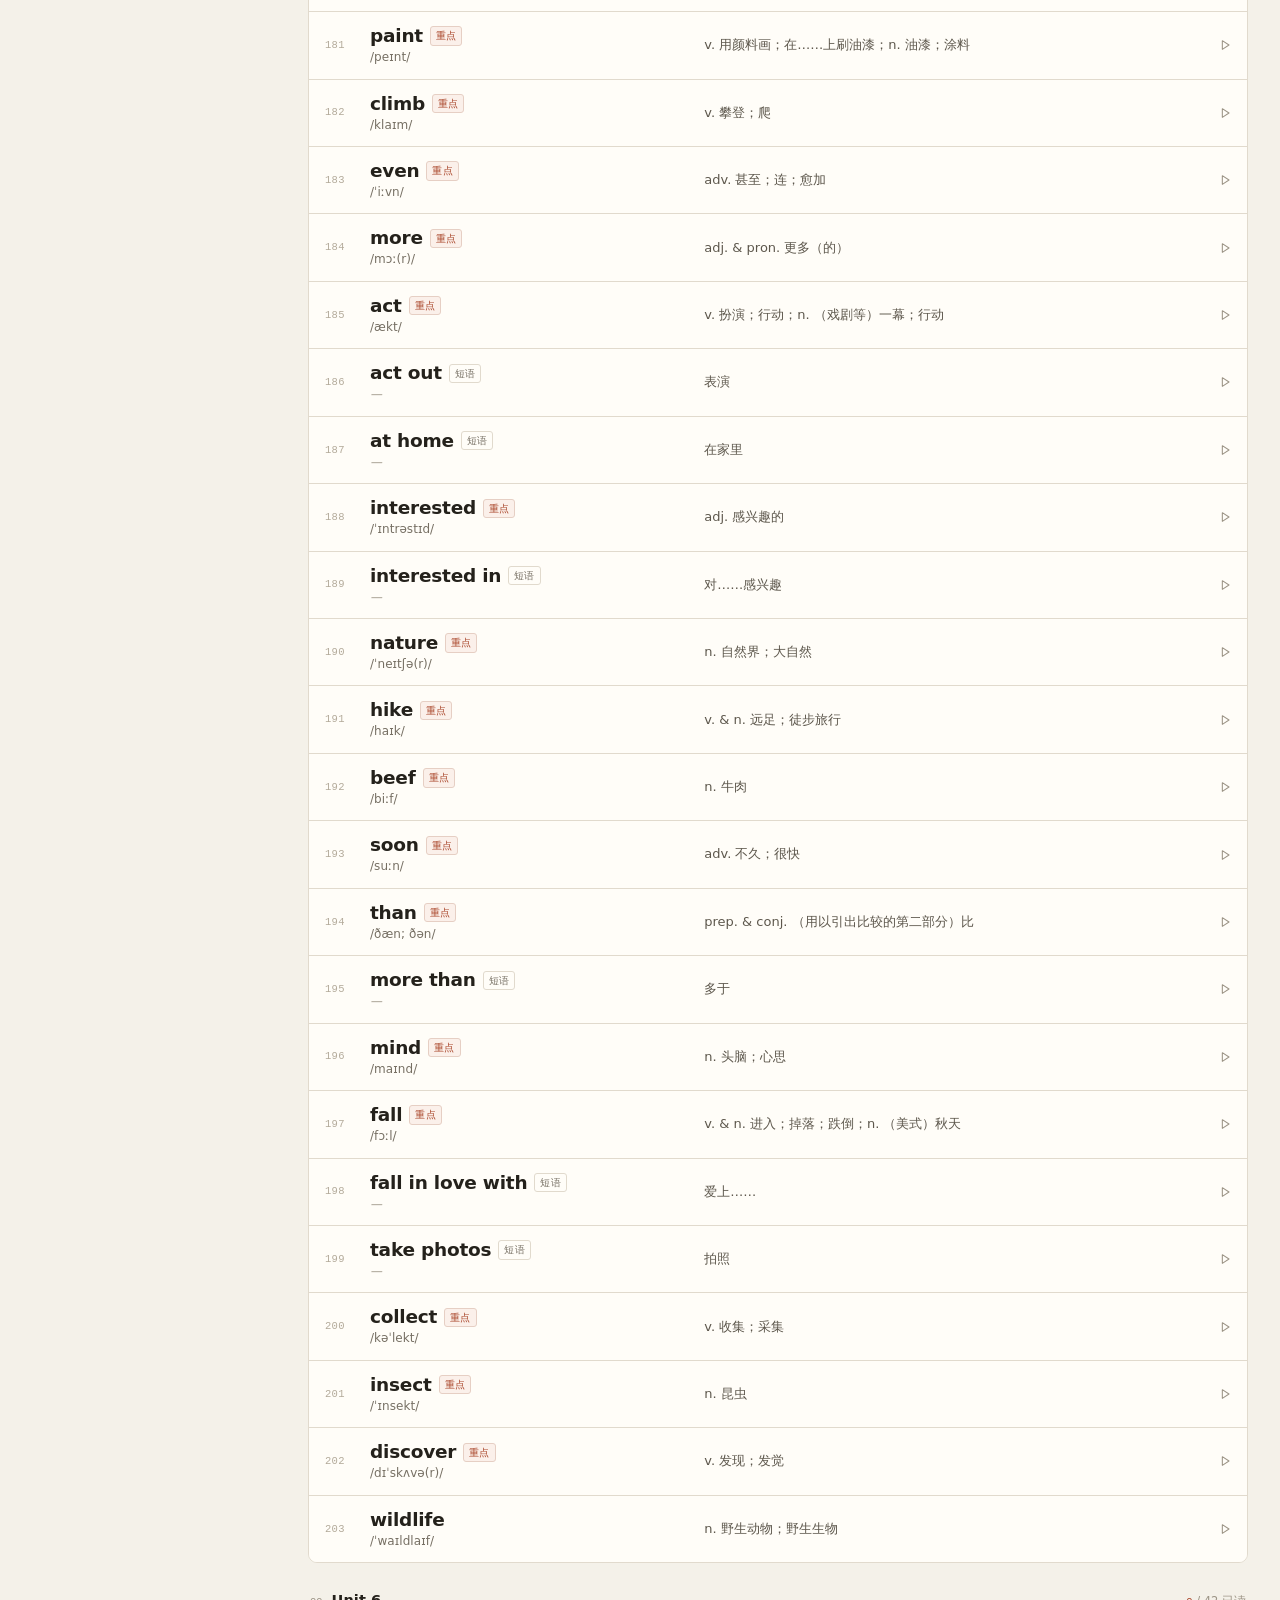
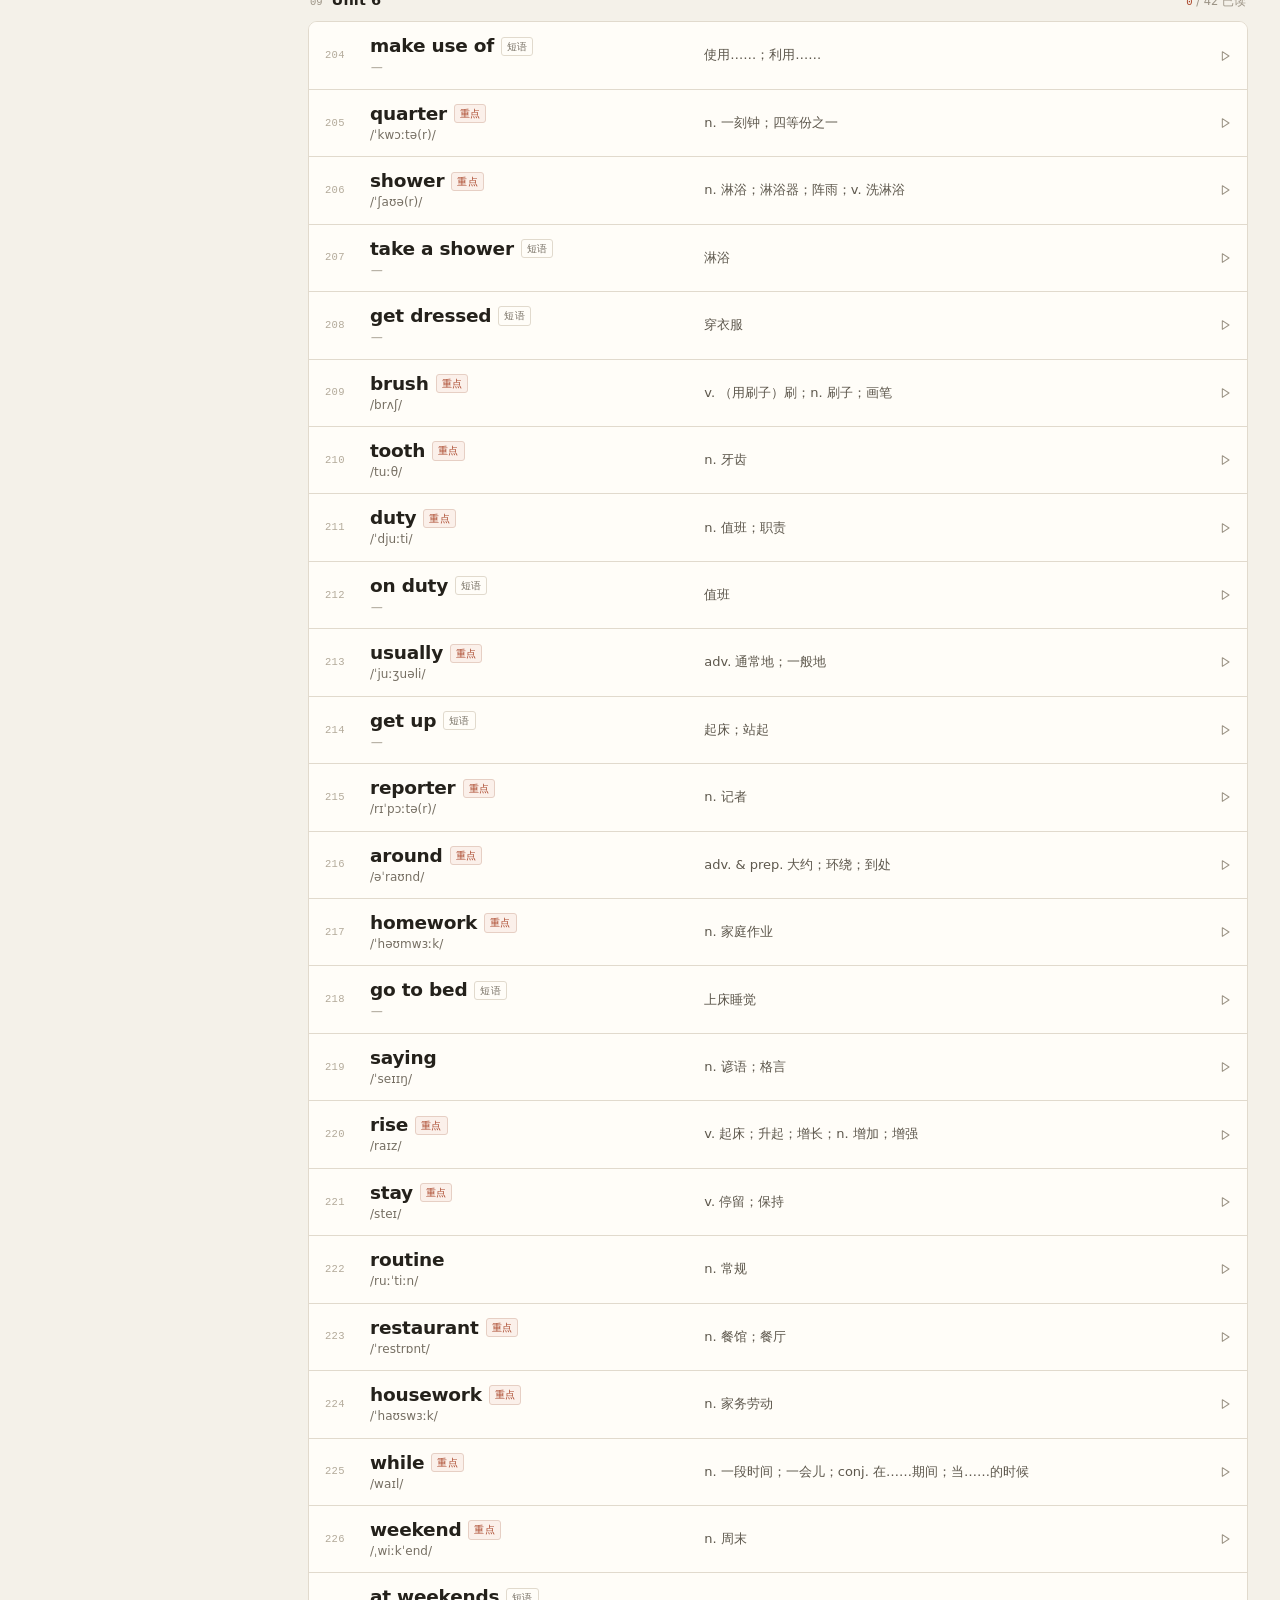
==== commit 92babec3: "Revert site title to 初中英语单词点读" ====
--- a/index.html
+++ b/index.html
@@ -4,7 +4,7 @@
   <meta charset="UTF-8">
   <meta name="viewport" content="width=device-width, initial-scale=1.0">
   <meta name="description" content="人教版初中英语单词点读：按教材单元顺序浏览七至九年级词表，查看音标、释义、例句，播放英式与美式发音。">
-  <title>English_Read · 人教版初中英语单词点读</title>
+  <title>初中英语单词点读 · 人教版</title>
   <link rel="icon" href="favicon.svg" type="image/svg+xml">
   <link rel="stylesheet" href="styles.css">
 </head>
@@ -16,7 +16,7 @@
       <div class="brand">
         <span class="brand-mark" aria-hidden="true">词</span>
         <div class="brand-text">
-          <strong>English_Read</strong>
+          <strong>初中英语单词点读</strong>
           <span>人教版 · 七至九年级</span>
         </div>
       </div>
--- a/styles.css
+++ b/styles.css
@@ -141,13 +141,6 @@
   color: var(--muted);
   font-size: 11.5px;
   line-height: 1.4;
-  white-space: nowrap;
-}
-
-@media (max-width: 420px) {
-  .brand-text span {
-    white-space: normal;
-  }
 }
 
 .book-tabs {
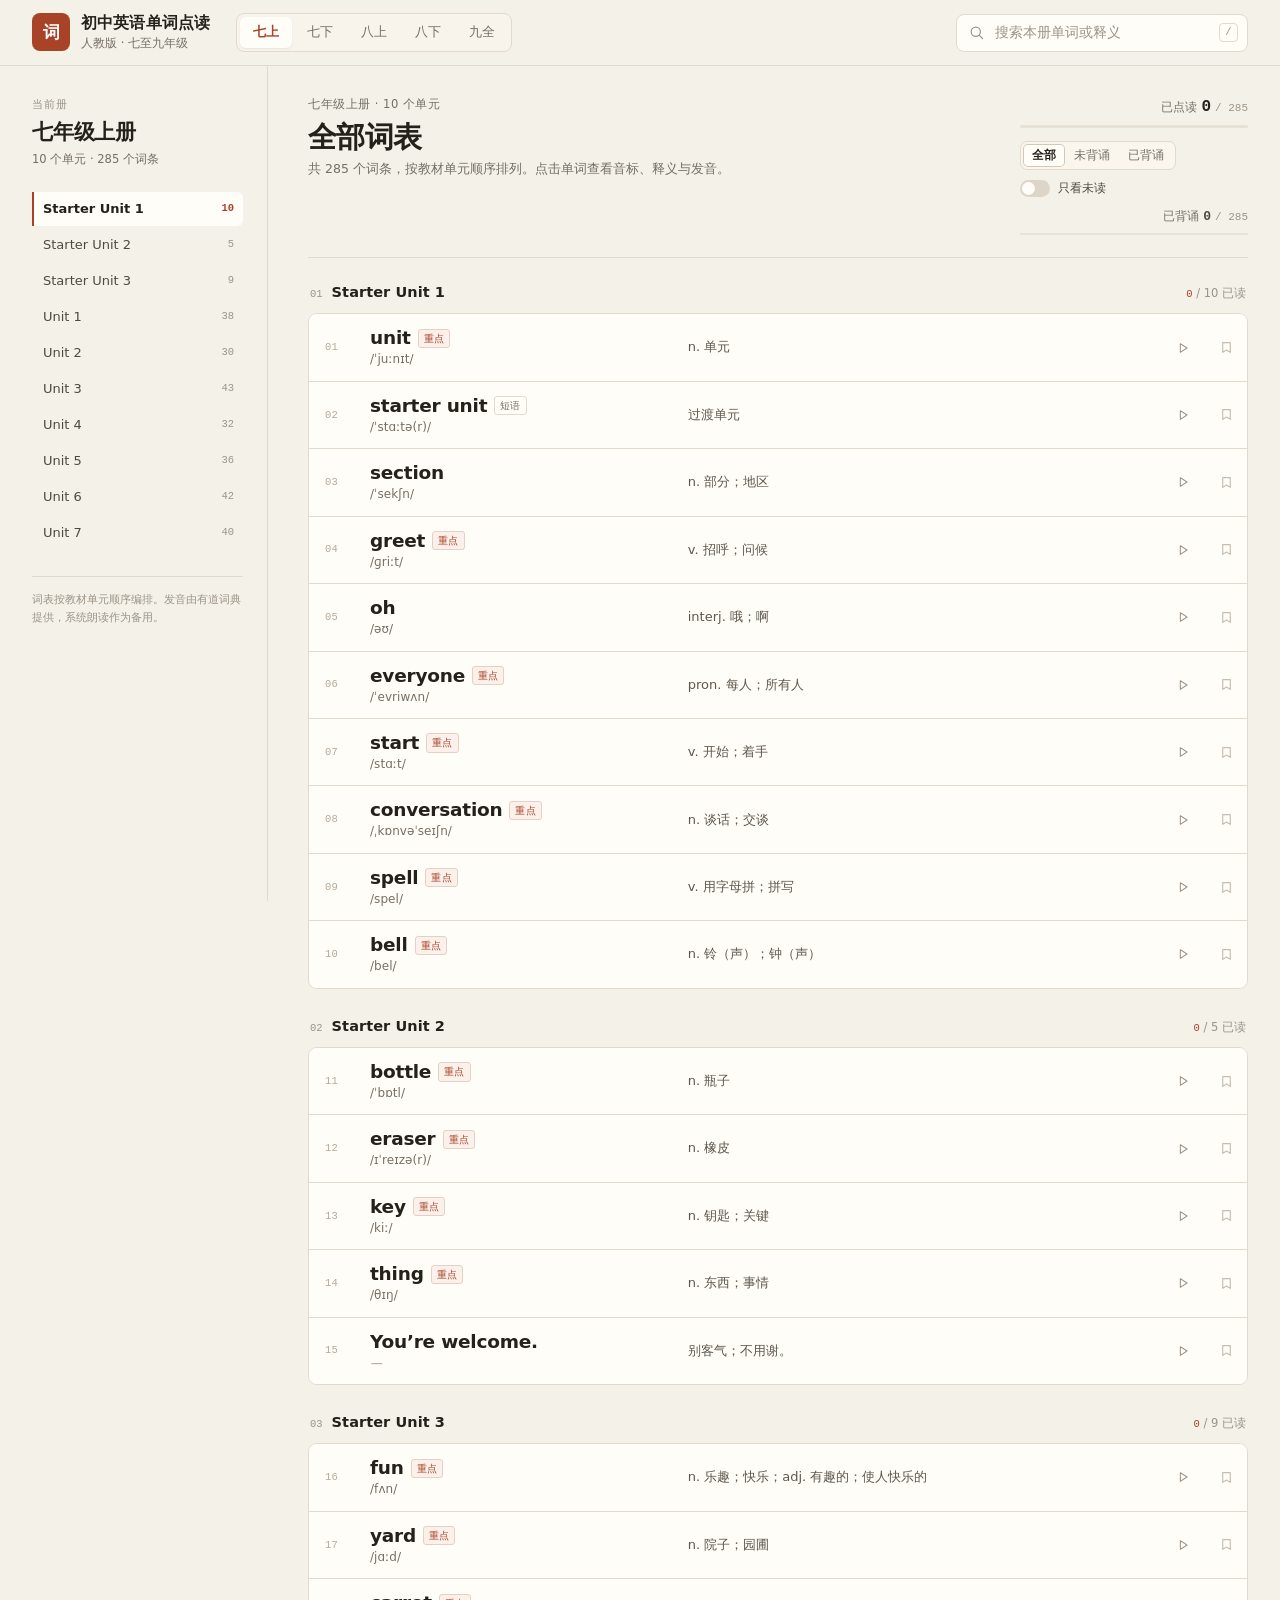
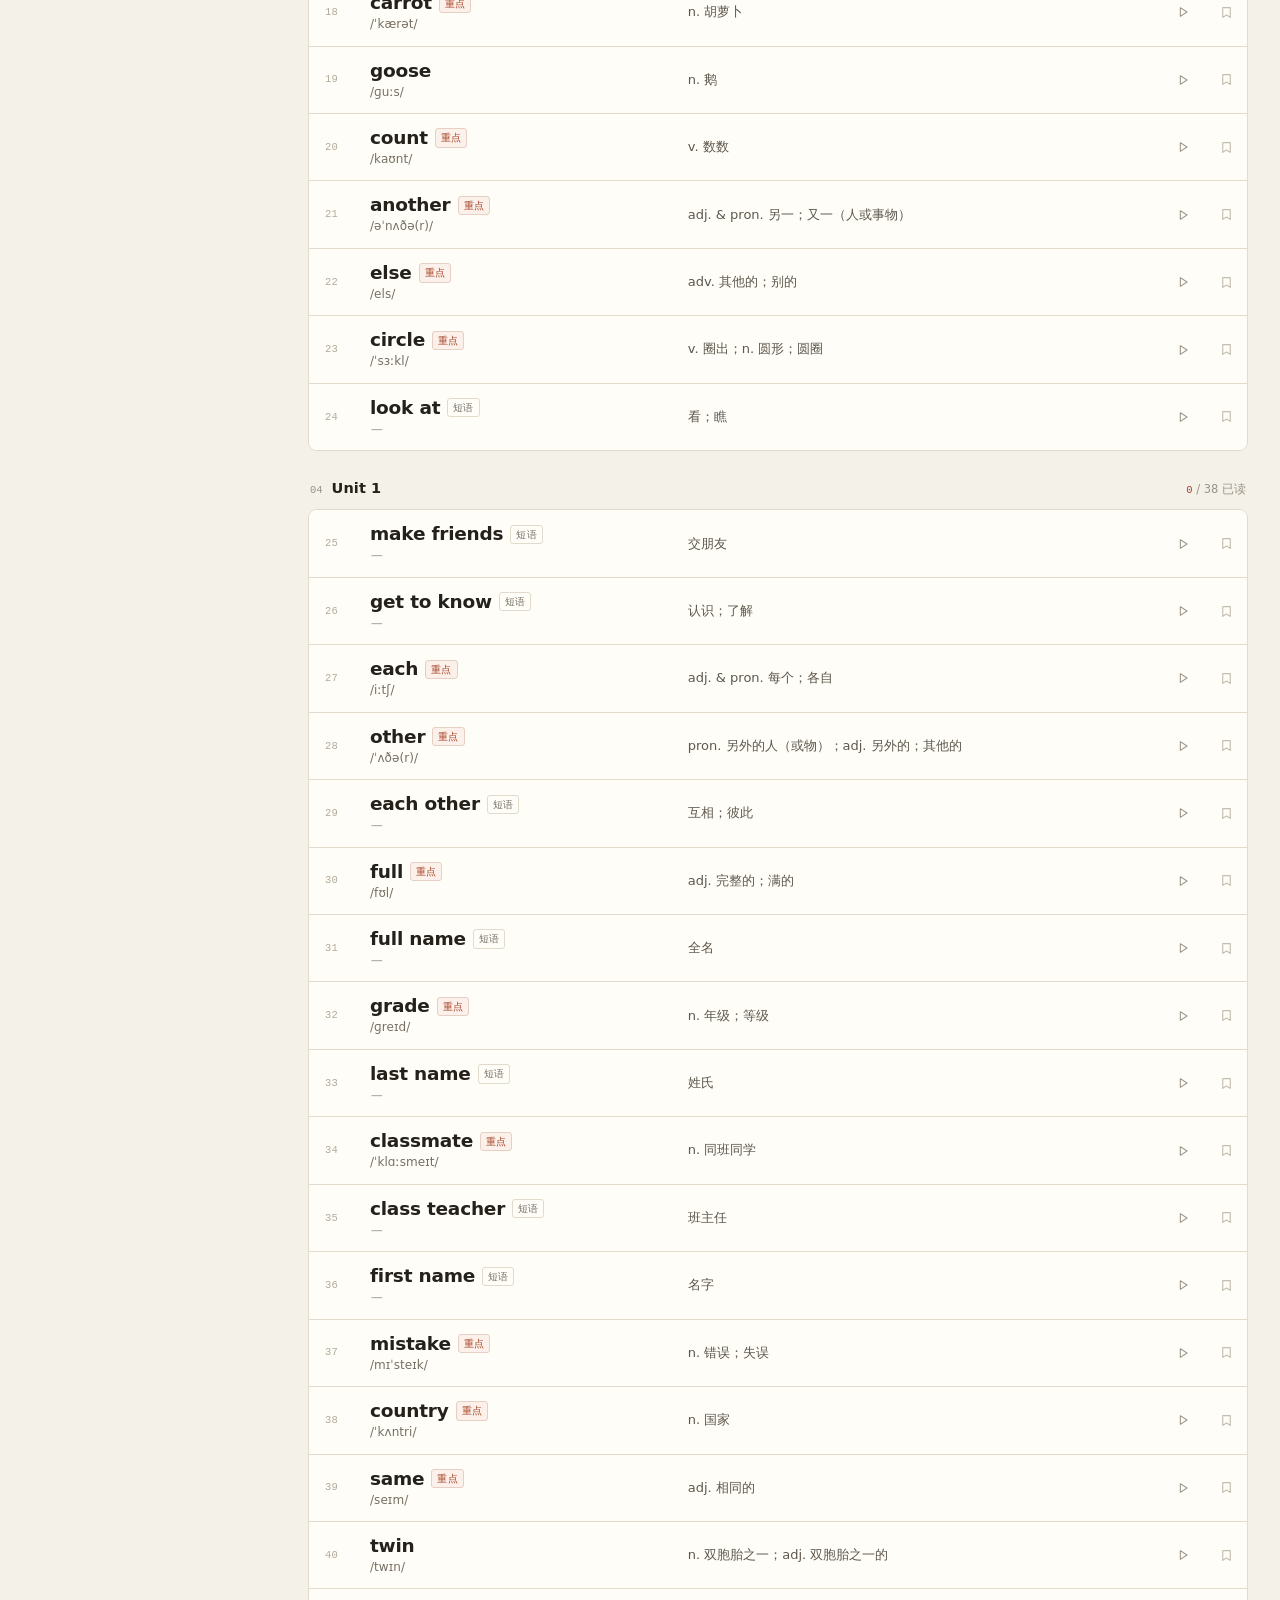
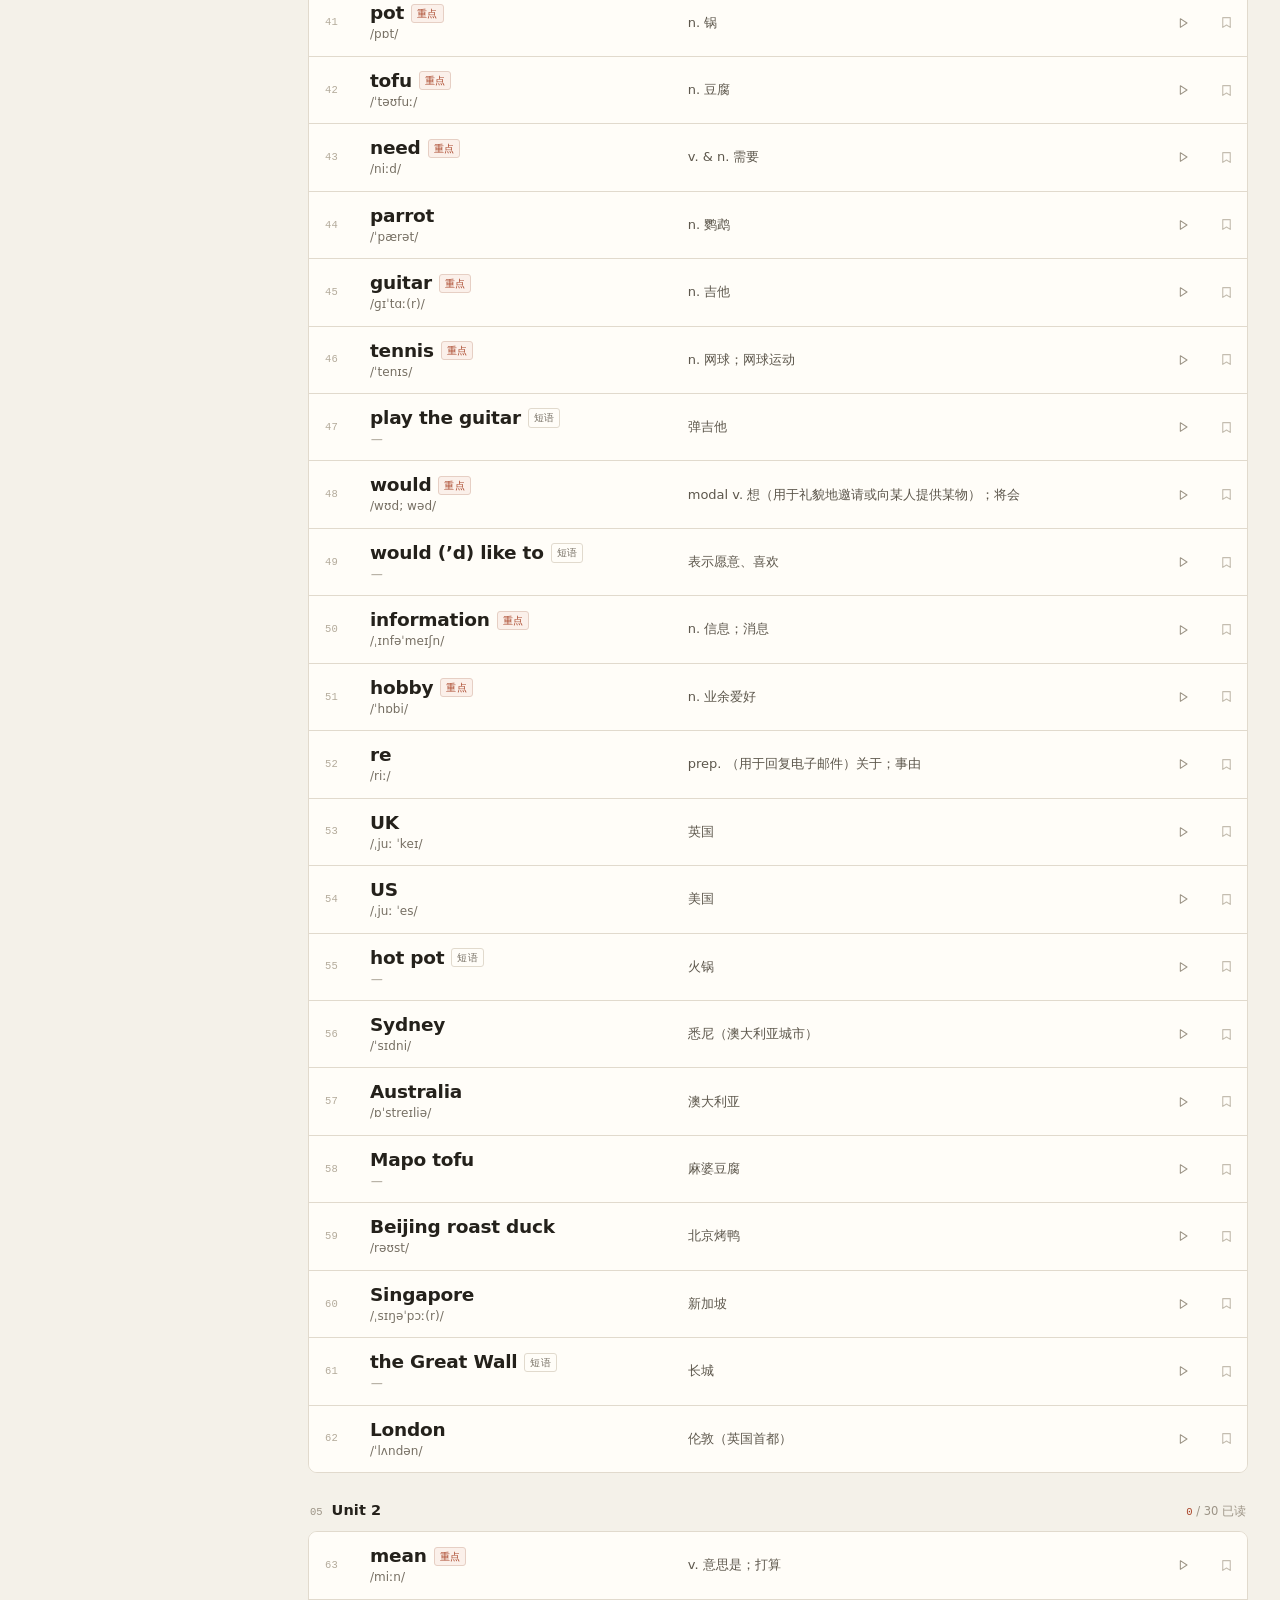
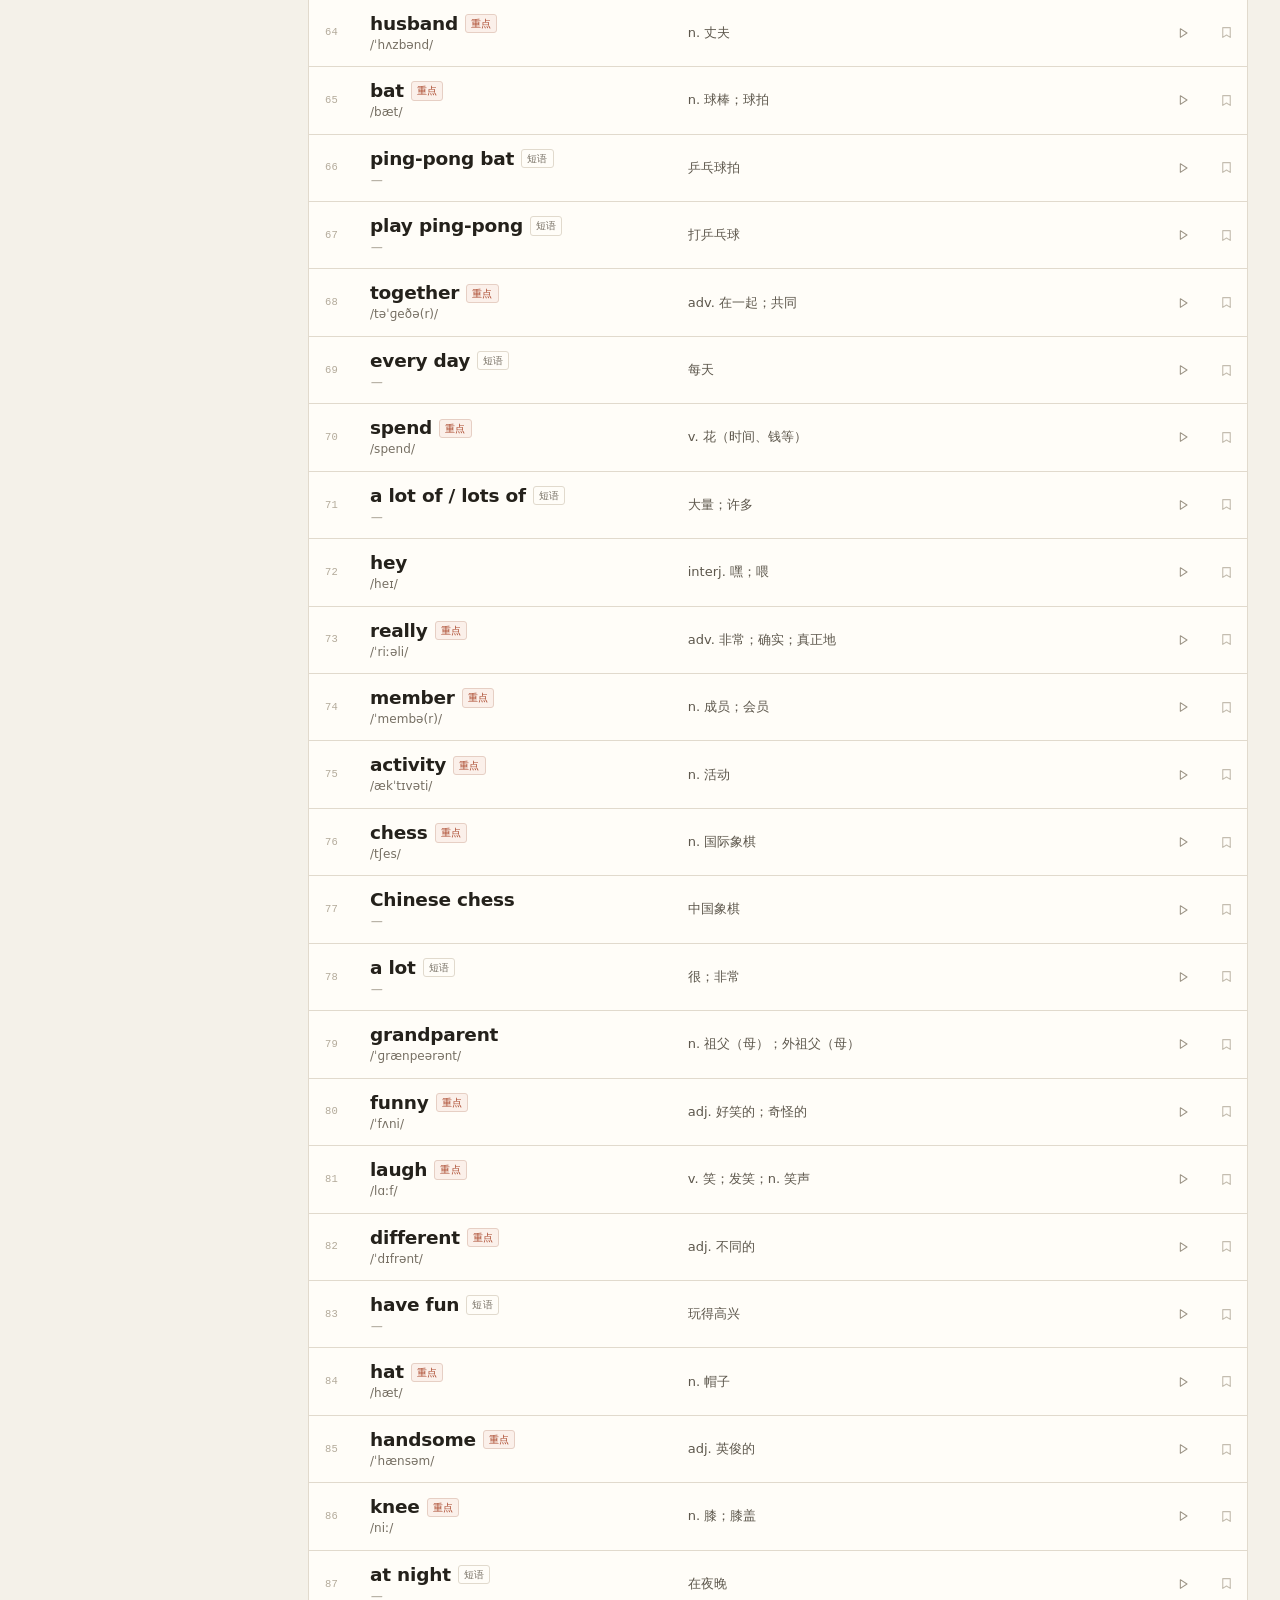
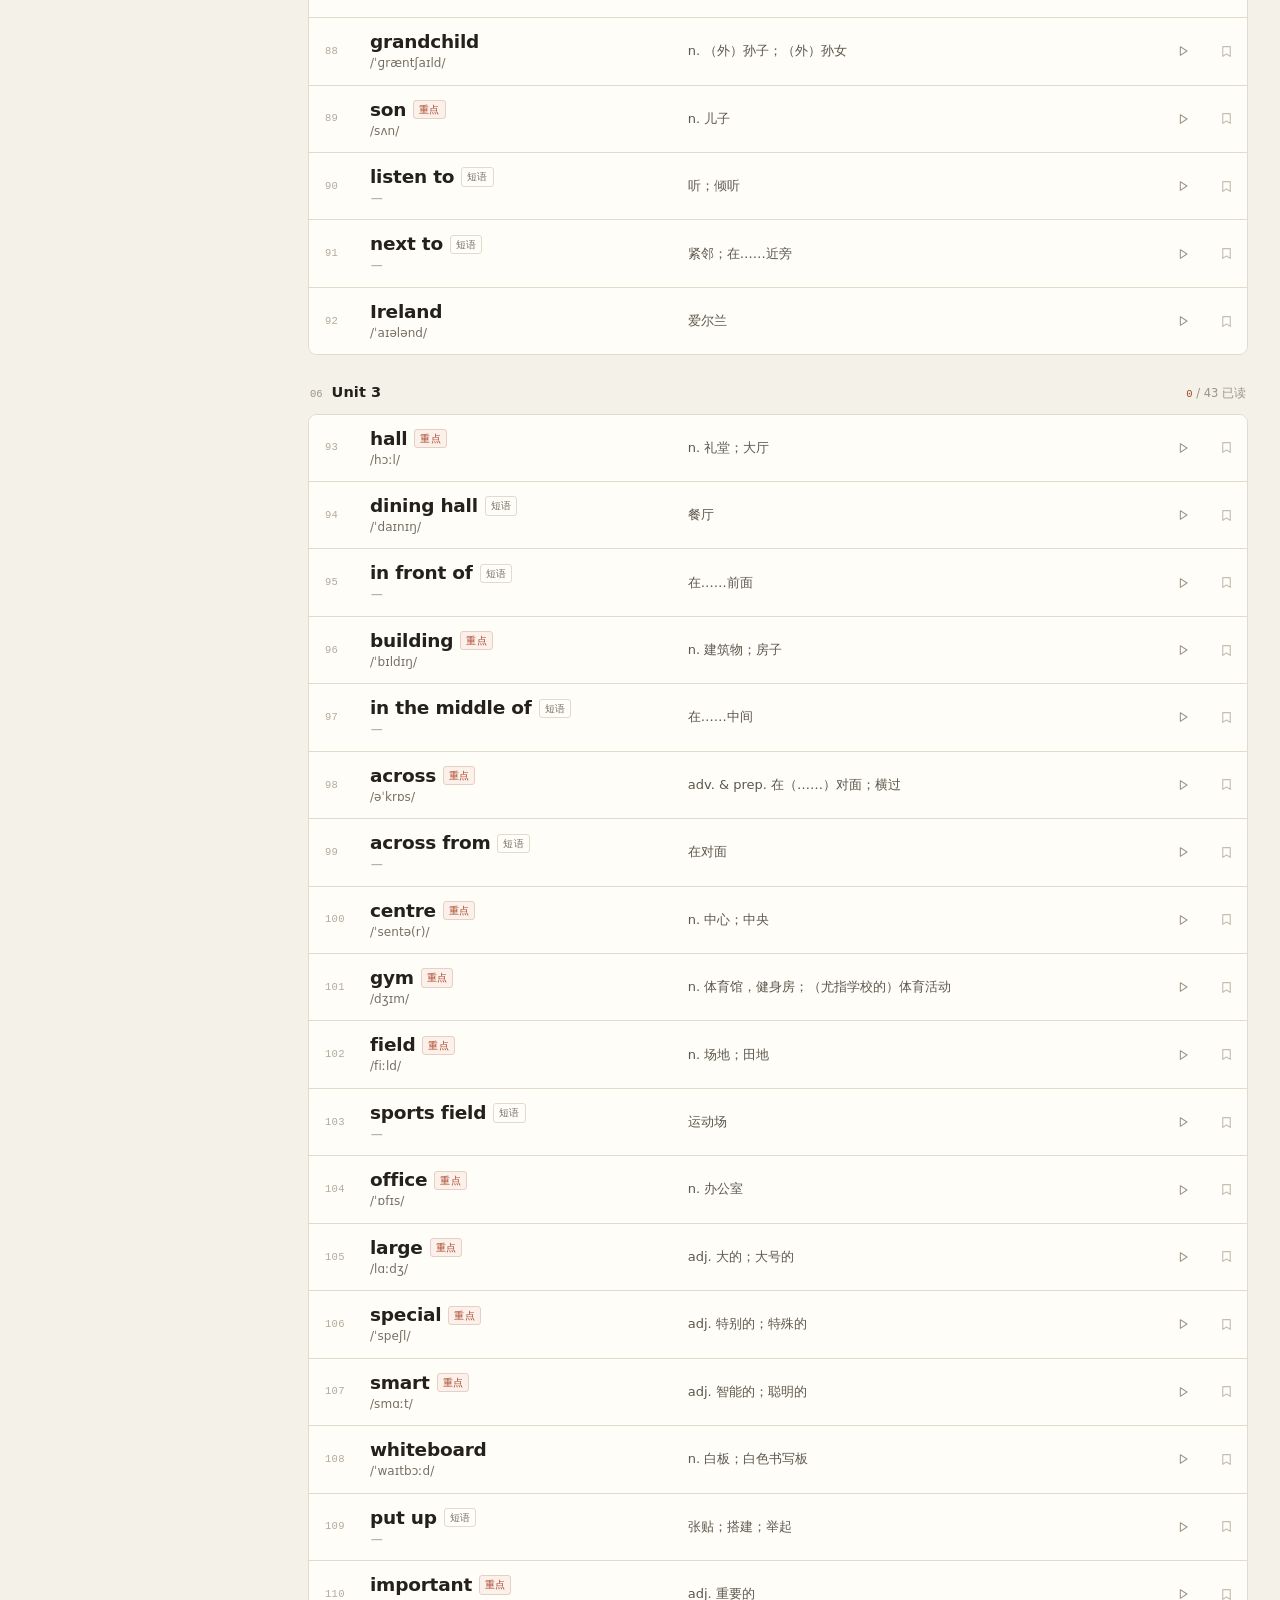
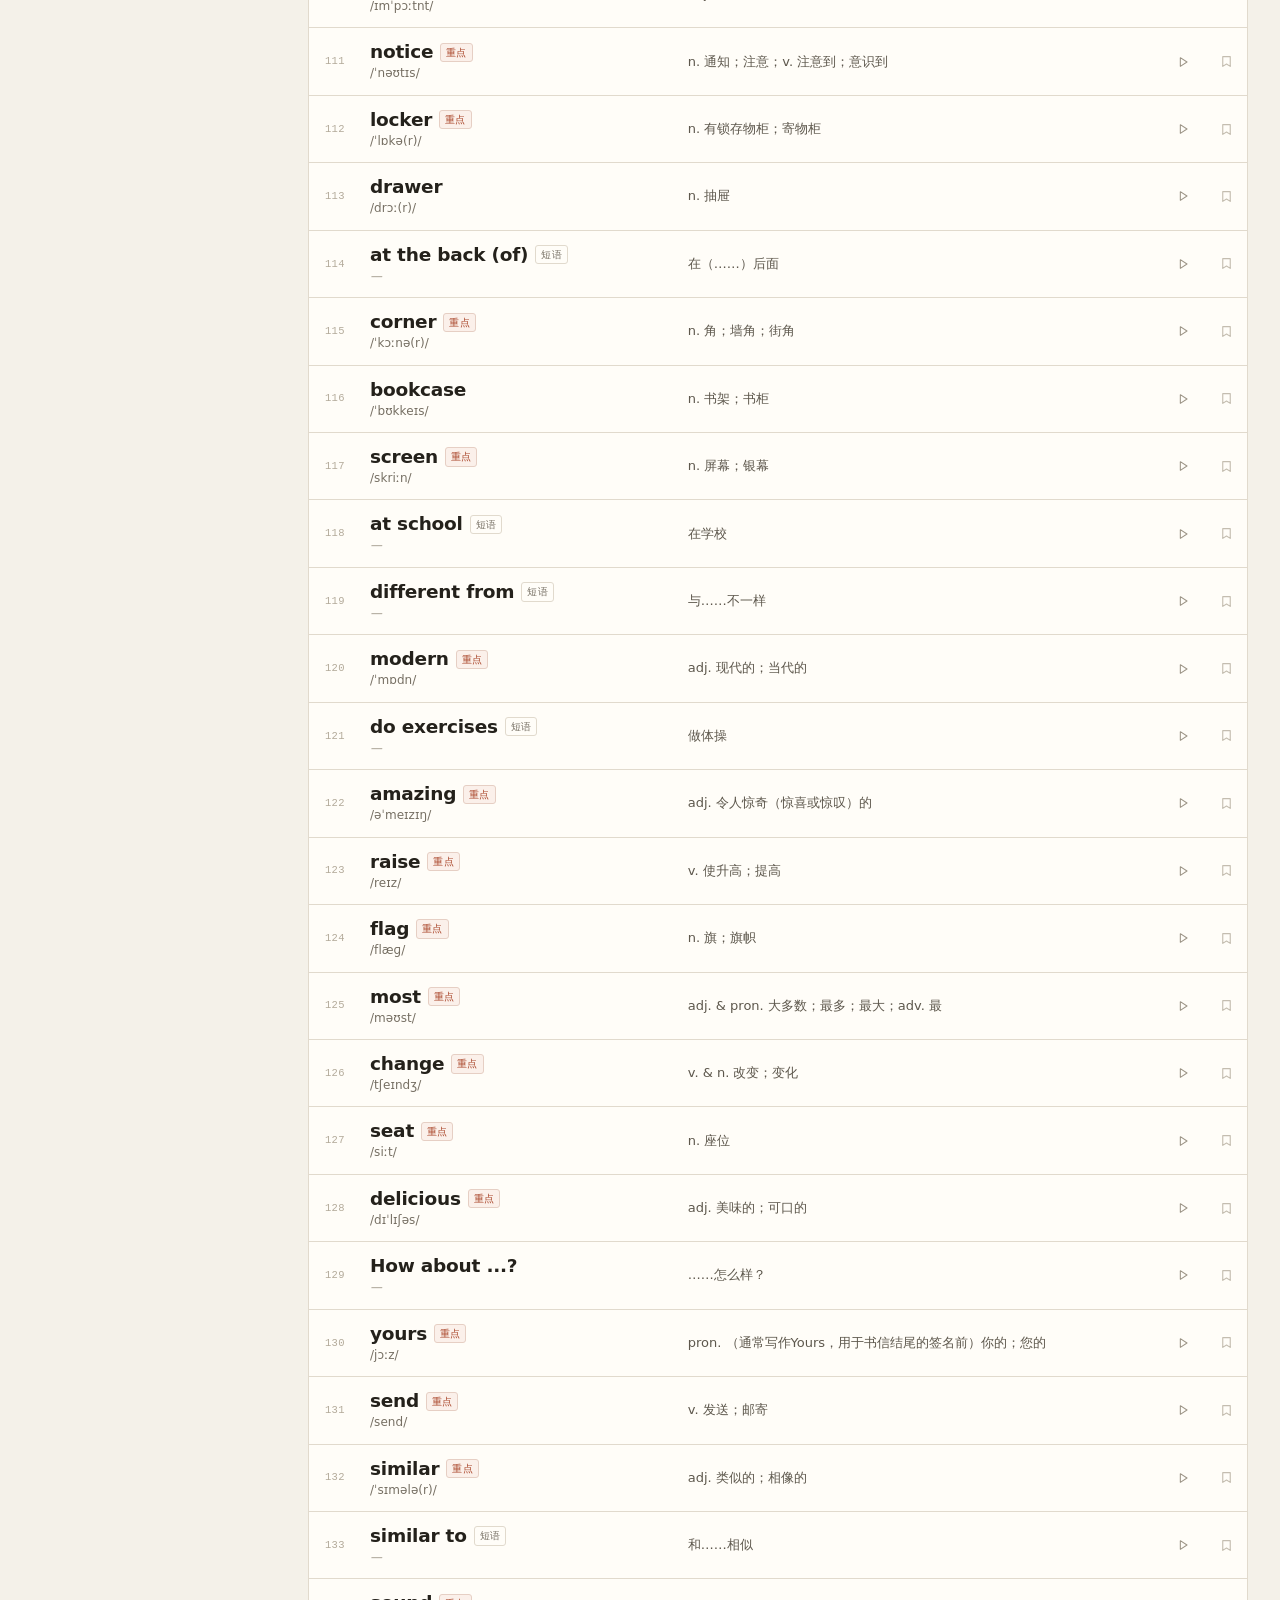
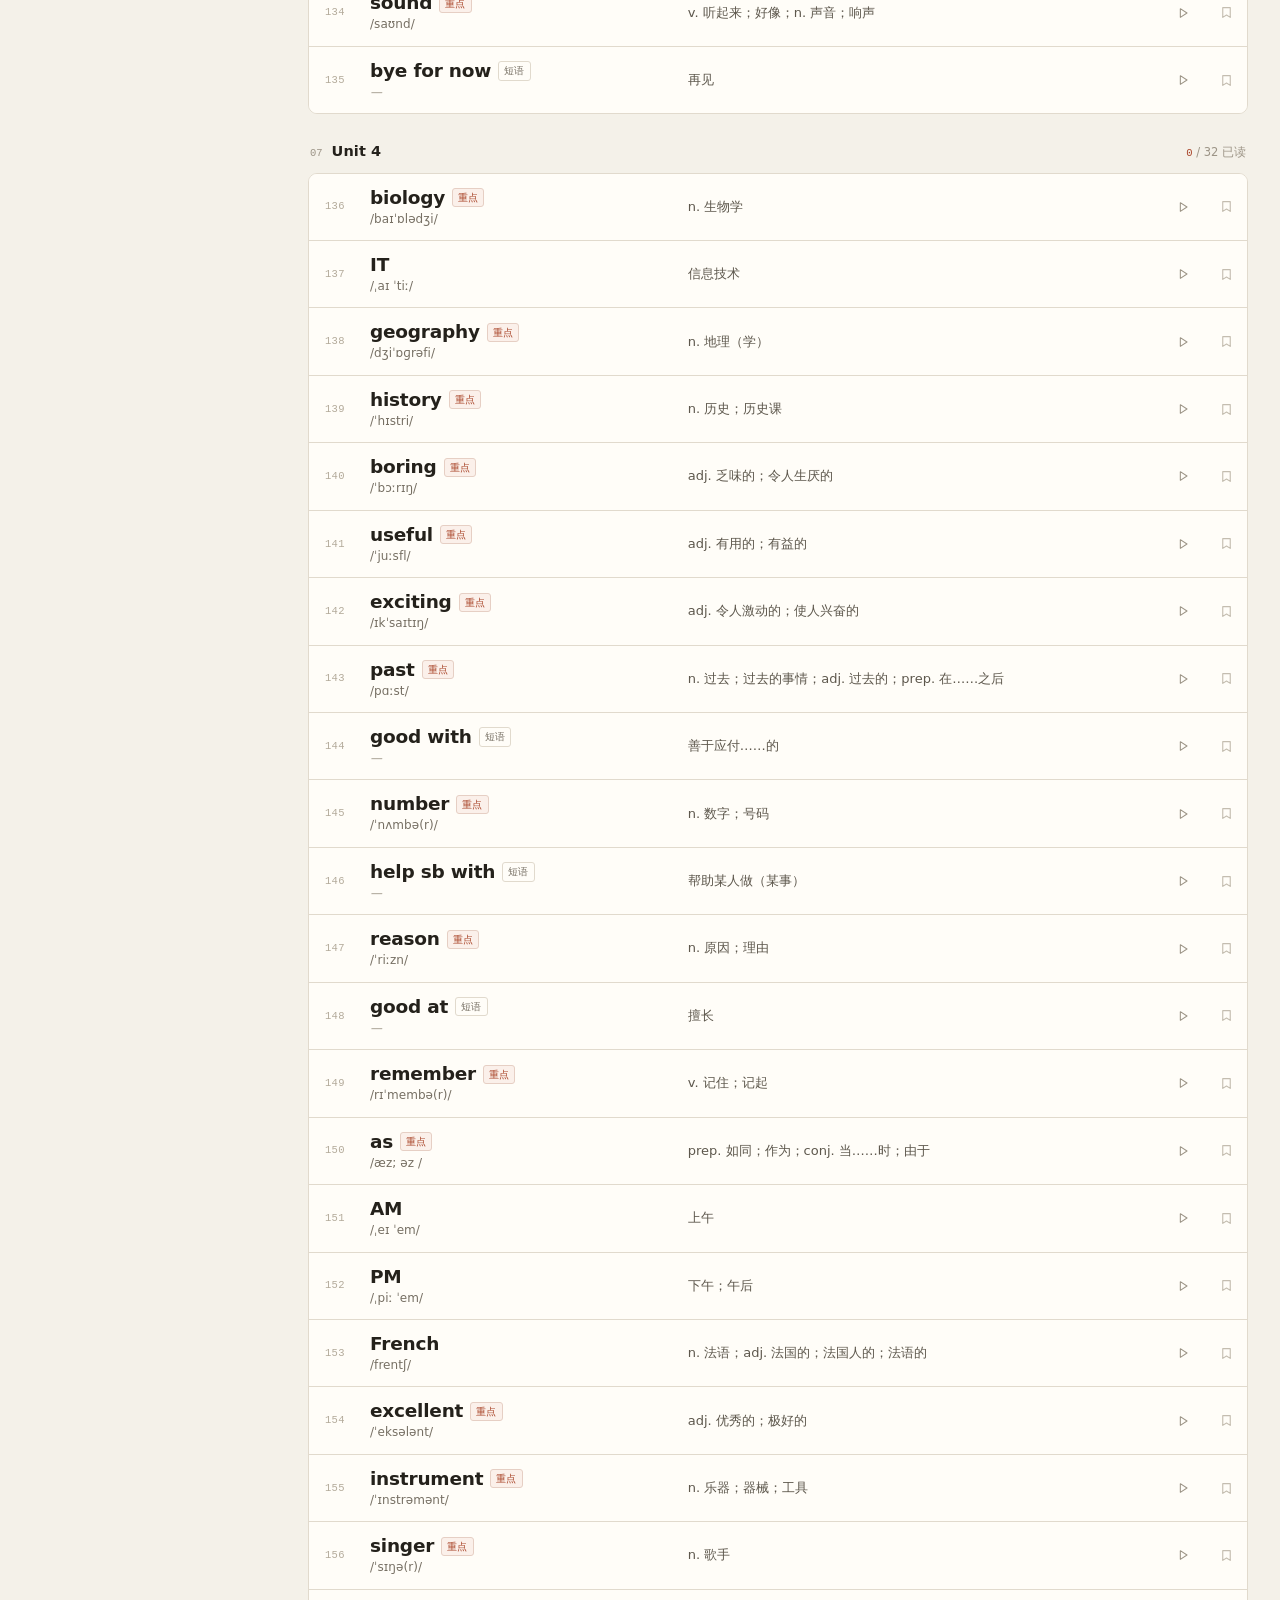
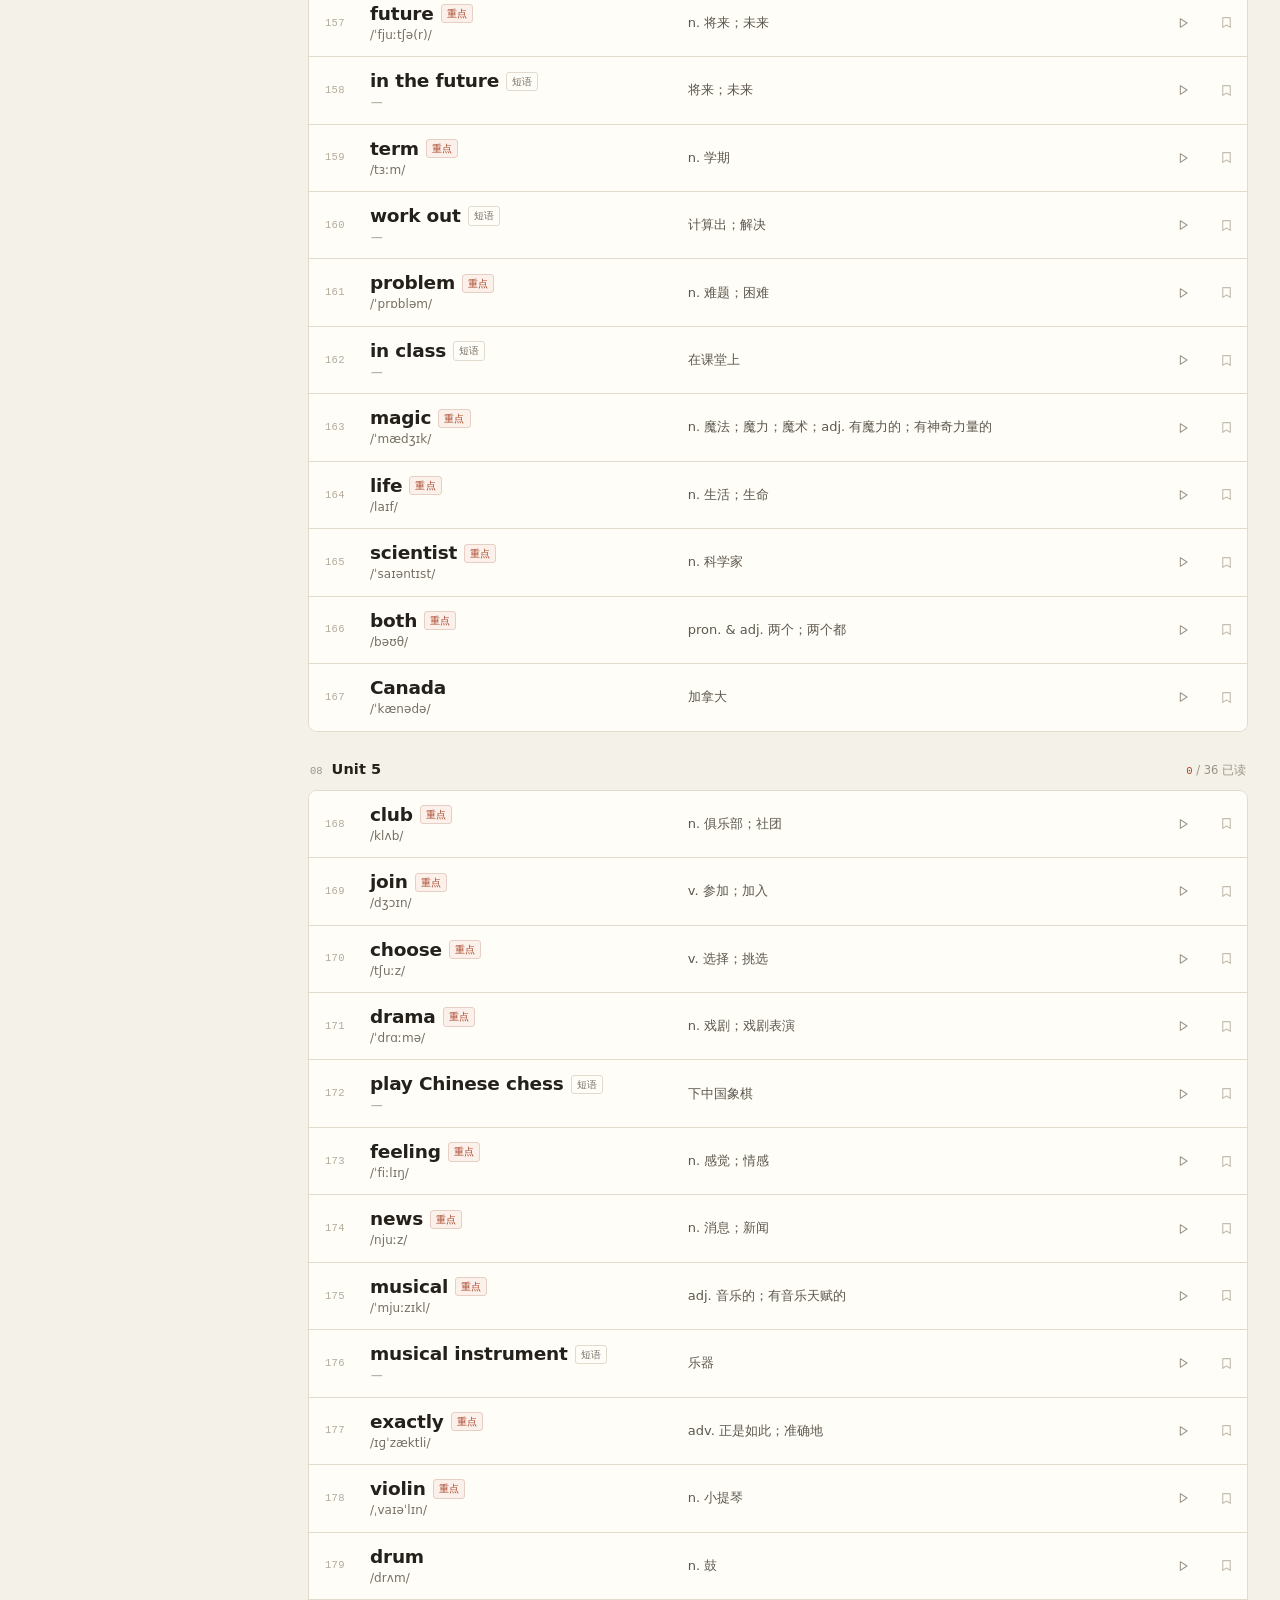
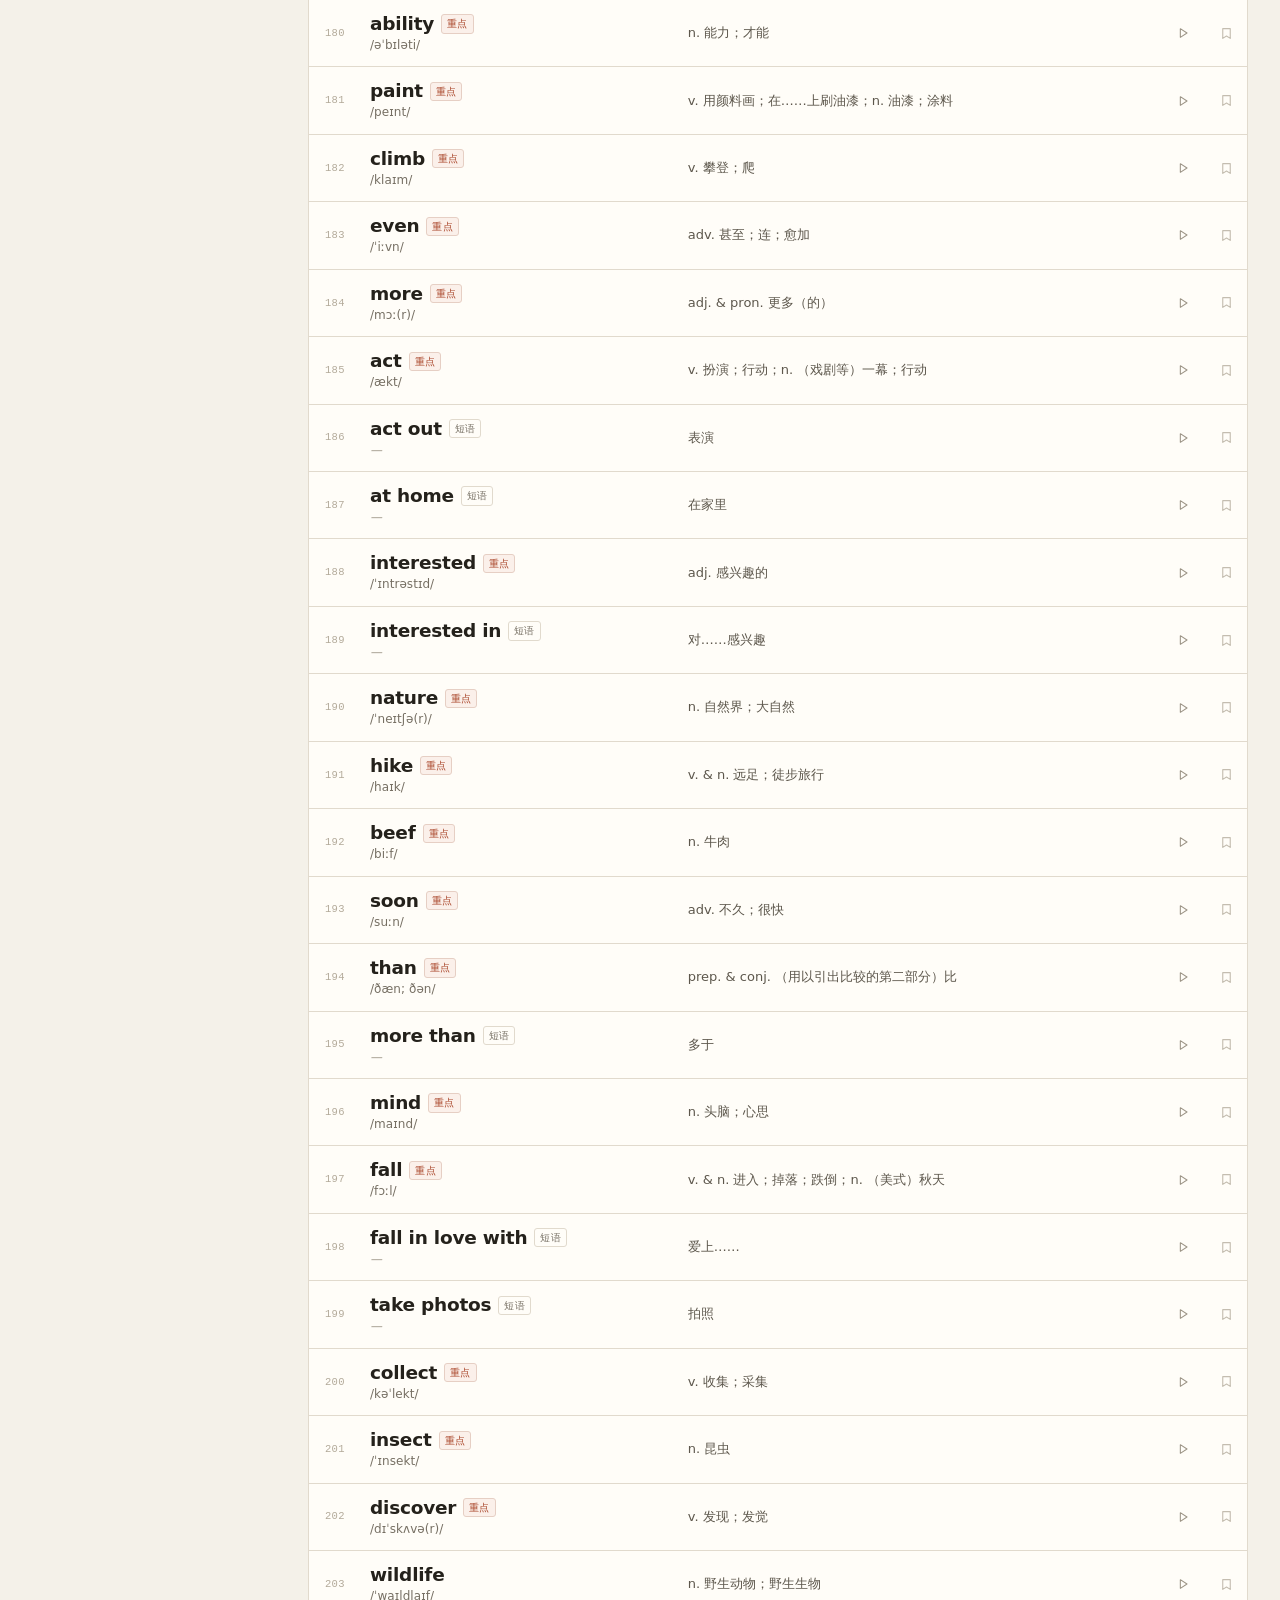
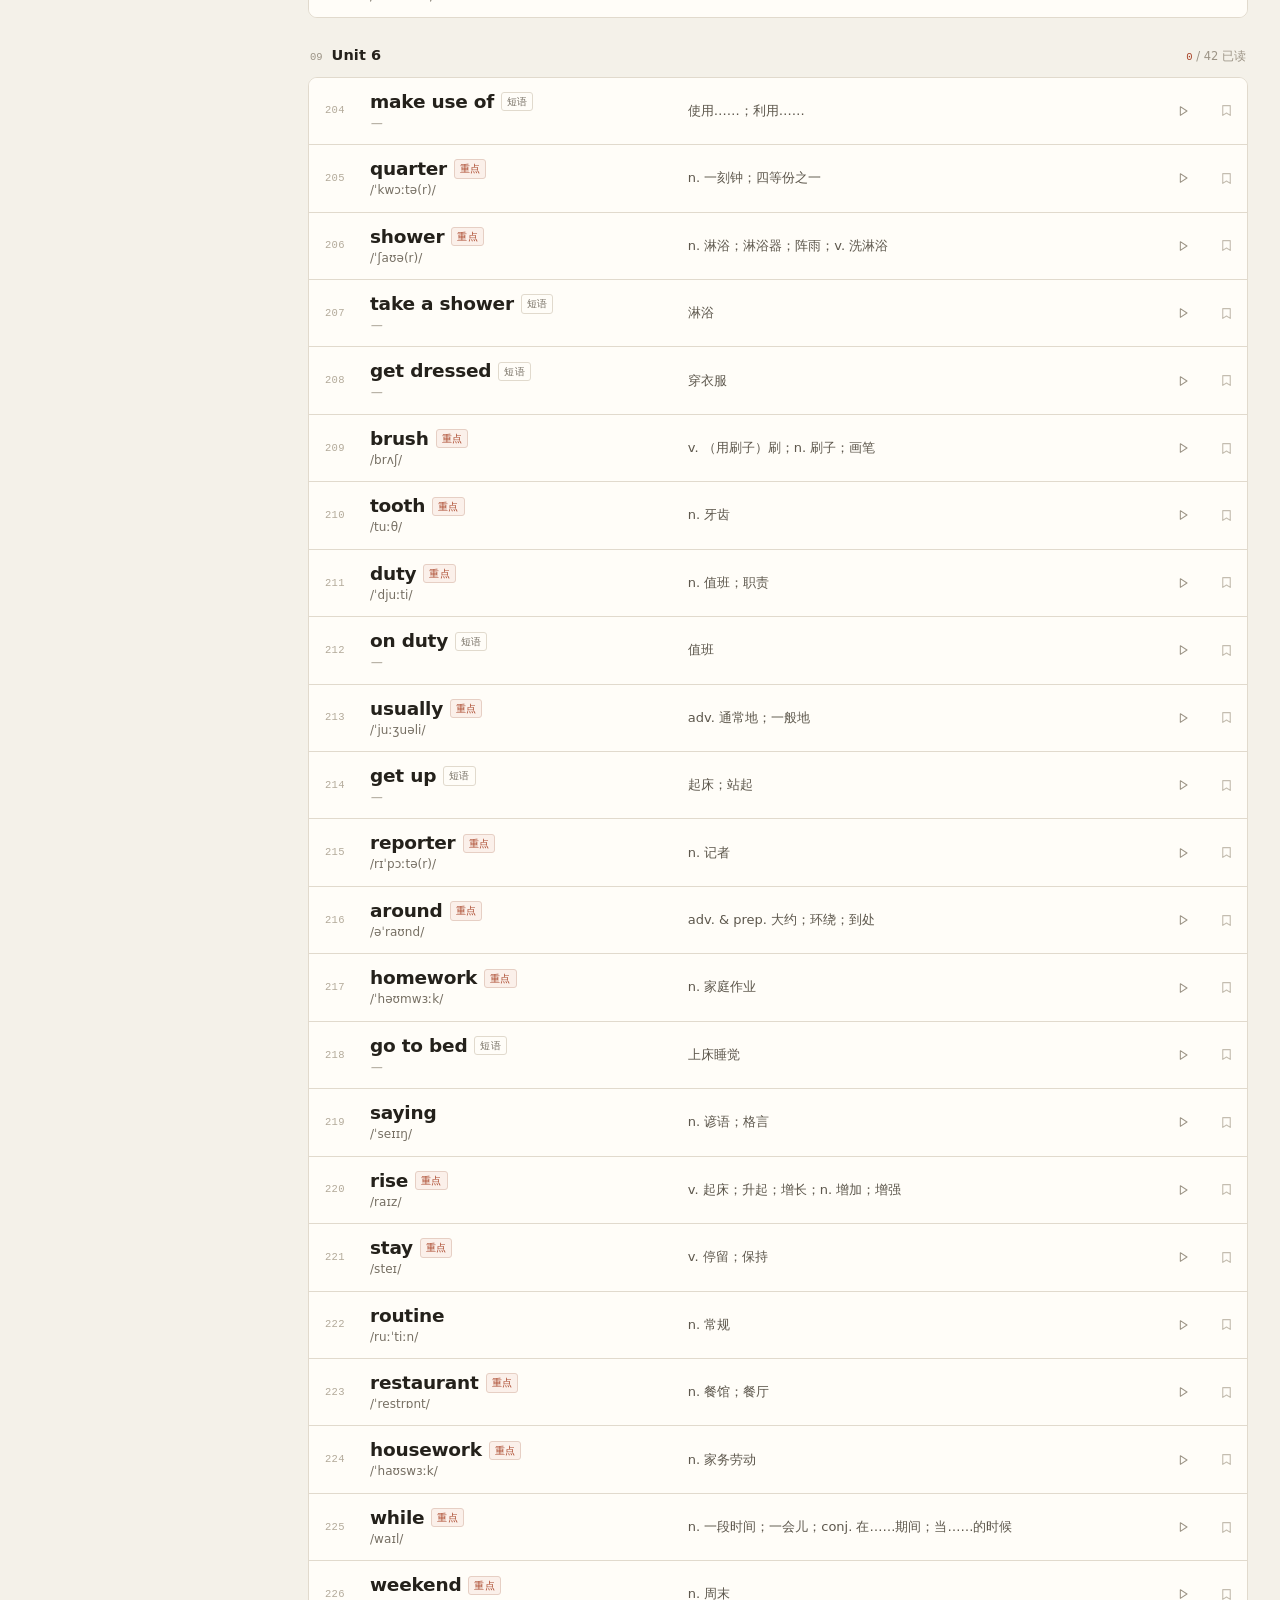
==== commit f49e2df0: "Add memorized marks and memorized/unmemorized filtering" ====
--- a/index.html
+++ b/index.html
@@ -73,12 +73,28 @@
             <div class="progress-track" aria-hidden="true"><i id="progressBar"></i></div>
           </div>
           <div class="tools-row">
-            <label class="switch-row" for="unreadOnly">
-              <input id="unreadOnly" type="checkbox">
-              <span class="switch" aria-hidden="true"></span>
-              <span>只看未读</span>
-            </label>
-            <button class="reset-progress" id="resetProgress" type="button" hidden>重置进度</button>
+            <div class="filter-group" role="group" aria-label="按背诵情况筛选">
+              <button class="filter-chip" type="button" data-filter="all" aria-pressed="true">全部</button>
+              <button class="filter-chip" type="button" data-filter="unmemorized" aria-pressed="false">未背诵</button>
+              <button class="filter-chip" type="button" data-filter="memorized" aria-pressed="false">已背诵</button>
+            </div>
+            <div class="tools-secondary">
+              <label class="switch-row" for="unreadOnly">
+                <input id="unreadOnly" type="checkbox">
+                <span class="switch" aria-hidden="true"></span>
+                <span>只看未读</span>
+              </label>
+              <button class="reset-progress" id="resetProgress" type="button" hidden>重置背诵</button>
+            </div>
+          </div>
+
+          <div class="progress-block progress-block--sub">
+            <div class="progress-text">
+              <span>已背诵</span>
+              <strong id="memorizedCount">0</strong>
+              <span class="progress-total" id="memorizedTotal">/ 285</span>
+            </div>
+            <div class="progress-track" aria-hidden="true"><i id="memorizedBar"></i></div>
           </div>
         </div>
       </div>
@@ -131,6 +147,10 @@
               <span class="audio-label"><strong>美式</strong><small>US</small></span>
               <span class="audio-bars" aria-hidden="true"><i></i><i></i><i></i></span>
             </button>
+            <button class="memorize-button" id="dialogMemorize" type="button" aria-pressed="false">
+              <svg viewBox="0 0 20 20" aria-hidden="true"><path d="M5 3.5h10v13l-5-3.2-5 3.2z"></path></svg>
+              <span class="memorize-label">标记已背诵</span>
+            </button>
           </div>
         </div>
 
--- a/styles.css
+++ b/styles.css
@@ -472,12 +472,74 @@
   transition: width .25s ease;
 }
 
+.progress-block--sub {
+  margin-top: -3px;
+}
+
+.progress-block--sub .progress-text strong {
+  color: var(--ink-soft);
+  font-size: 13px;
+}
+
+.progress-block--sub .progress-track {
+  height: 2px;
+}
+
+.progress-block--sub .progress-track i {
+  background: #8a8577;
+}
+
 .tools-row {
   width: 100%;
   display: flex;
   align-items: center;
   justify-content: space-between;
+  flex-wrap: wrap;
   gap: 10px;
+}
+
+.filter-group {
+  display: inline-flex;
+  padding: 2px;
+  border: 1px solid var(--line);
+  border-radius: 7px;
+  background: var(--surface-soft);
+}
+
+.filter-chip {
+  padding: 4px 9px;
+  border: 0;
+  border-radius: 5px;
+  background: transparent;
+  color: var(--muted);
+  font: inherit;
+  font-size: 11.5px;
+  line-height: 1.3;
+  cursor: pointer;
+  transition: background-color .12s ease, color .12s ease;
+}
+
+.filter-chip:hover {
+  color: var(--ink);
+  background: #f2ece0;
+}
+
+.filter-chip[aria-pressed="true"] {
+  background: var(--surface);
+  color: var(--ink);
+  box-shadow: inset 0 0 0 1px var(--line-strong);
+  font-weight: 600;
+}
+
+.filter-chip:focus-visible {
+  outline: 2px solid var(--accent);
+  outline-offset: 1px;
+}
+
+.tools-secondary {
+  display: flex;
+  align-items: center;
+  gap: 12px;
 }
 
 .reset-progress {
@@ -642,6 +704,17 @@
 
 .unit-count .read-num {
   color: var(--accent);
+  font-family: var(--mono);
+  font-size: 10.5px;
+}
+
+.unit-count .count-sep {
+  margin: 0 6px;
+  color: var(--line-strong);
+}
+
+.unit-count .memo-num {
+  color: #6f6a5d;
   font-family: var(--mono);
   font-size: 10.5px;
 }
@@ -848,6 +921,54 @@
   50% { transform: scaleY(1); }
 }
 
+.row-memorize {
+  flex: 0 0 42px;
+  width: 42px;
+  display: grid;
+  place-items: center;
+  padding: 0;
+  border: 0;
+  border-left: 1px solid transparent;
+  background: transparent;
+  color: #c4bdb0;
+  cursor: pointer;
+  transition: color .12s ease, background-color .12s ease;
+}
+
+.row-memorize svg {
+  width: 15px;
+  height: 15px;
+  fill: none;
+  stroke: currentColor;
+  stroke-width: 1.5;
+  stroke-linejoin: round;
+}
+
+.row-memorize:hover {
+  color: var(--accent);
+  background: var(--accent-soft);
+}
+
+.row-memorize:focus-visible {
+  outline-offset: -3px;
+}
+
+.row-memorize[aria-pressed="true"] {
+  color: var(--accent);
+}
+
+.row-memorize[aria-pressed="true"] svg {
+  fill: currentColor;
+}
+
+.word-row.memorized {
+  background: #fdfaf3;
+}
+
+.word-row.memorized .word {
+  color: #46403a;
+}
+
 /* empty state */
 
 .empty-state {
@@ -857,6 +978,10 @@
   border-radius: 9px;
   background: var(--surface);
   text-align: center;
+}
+
+.controls > .empty-state + .empty-state {
+  margin-top: 12px;
 }
 
 .empty-icon {
@@ -1057,6 +1182,54 @@
   gap: 7px;
   flex-shrink: 0;
   padding-top: 19px;
+  flex-wrap: wrap;
+  justify-content: flex-end;
+}
+
+.memorize-button {
+  display: flex;
+  align-items: center;
+  gap: 7px;
+  padding: 8px 11px;
+  border: 1px solid var(--line);
+  border-radius: 7px;
+  background: var(--surface);
+  color: var(--muted);
+  font: inherit;
+  font-size: 12px;
+  font-weight: 600;
+  cursor: pointer;
+  transition: border-color .12s ease, color .12s ease, background-color .12s ease;
+}
+
+.memorize-button svg {
+  width: 15px;
+  height: 15px;
+  flex-shrink: 0;
+  fill: none;
+  stroke: currentColor;
+  stroke-width: 1.5;
+  stroke-linejoin: round;
+}
+
+.memorize-button:hover {
+  border-color: var(--line-strong);
+  color: var(--ink);
+  background: #f7f1e7;
+}
+
+.memorize-button:focus-visible {
+  outline-offset: 2px;
+}
+
+.memorize-button[aria-pressed="true"] {
+  border-color: #e0c6b8;
+  background: var(--accent-soft);
+  color: var(--accent);
+}
+
+.memorize-button[aria-pressed="true"] svg {
+  fill: currentColor;
 }
 
 .audio-button {
@@ -1482,21 +1655,25 @@
 
   .page-tools {
     width: 100%;
-    flex-direction: row;
+    display: grid;
+    grid-template-columns: minmax(0, 1fr) minmax(0, 1fr);
     align-items: center;
-    justify-content: space-between;
-    gap: 18px;
+    gap: 10px 18px;
     margin-top: 17px;
     padding-top: 0;
   }
 
   .page-tools .tools-row {
-    width: auto;
-    flex-shrink: 0;
+    grid-column: 1 / -1;
+    width: 100%;
+  }
+
+  .page-tools .progress-block--sub {
+    grid-column: 1 / -1;
   }
 
   .progress-block {
-    flex: 1;
+    min-width: 0;
   }
 
   .progress-text {
@@ -1542,6 +1719,14 @@
     flex-basis: 40px;
   }
 
+  .audio-buttons {
+    justify-content: stretch;
+  }
+
+  .memorize-button {
+    justify-content: center;
+  }
+
   .unit-head {
     margin-bottom: 7px;
   }
@@ -1612,9 +1797,9 @@
   }
 
   .page-tools {
-    align-items: flex-start;
-    flex-direction: column;
-    gap: 11px;
+    grid-template-columns: minmax(0, 1fr);
+    align-items: stretch;
+    gap: 9px;
   }
 
   .page-tools .tools-row {
@@ -1644,6 +1829,11 @@
 
   .audio-button {
     padding: 8px;
+  }
+
+  .filter-chip {
+    padding: 6px 3px;
+    font-size: 11px;
   }
 }
 
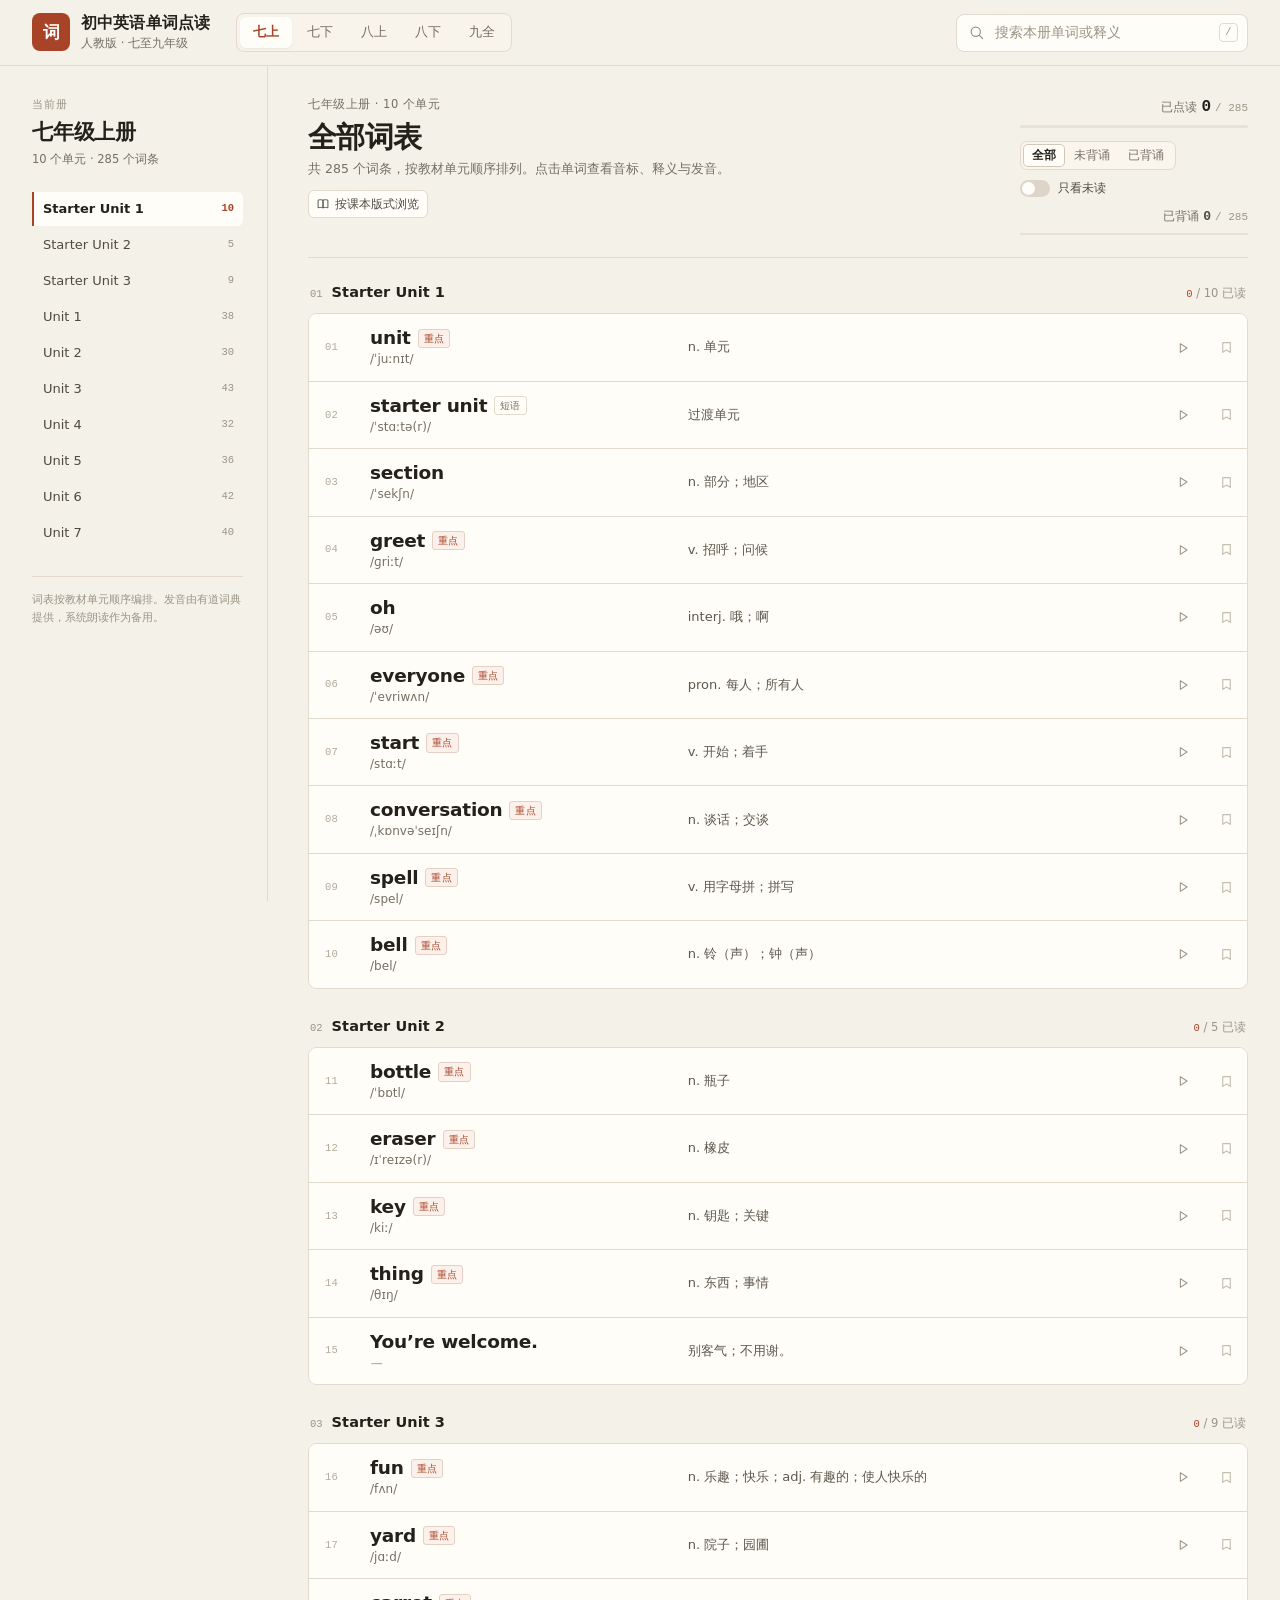
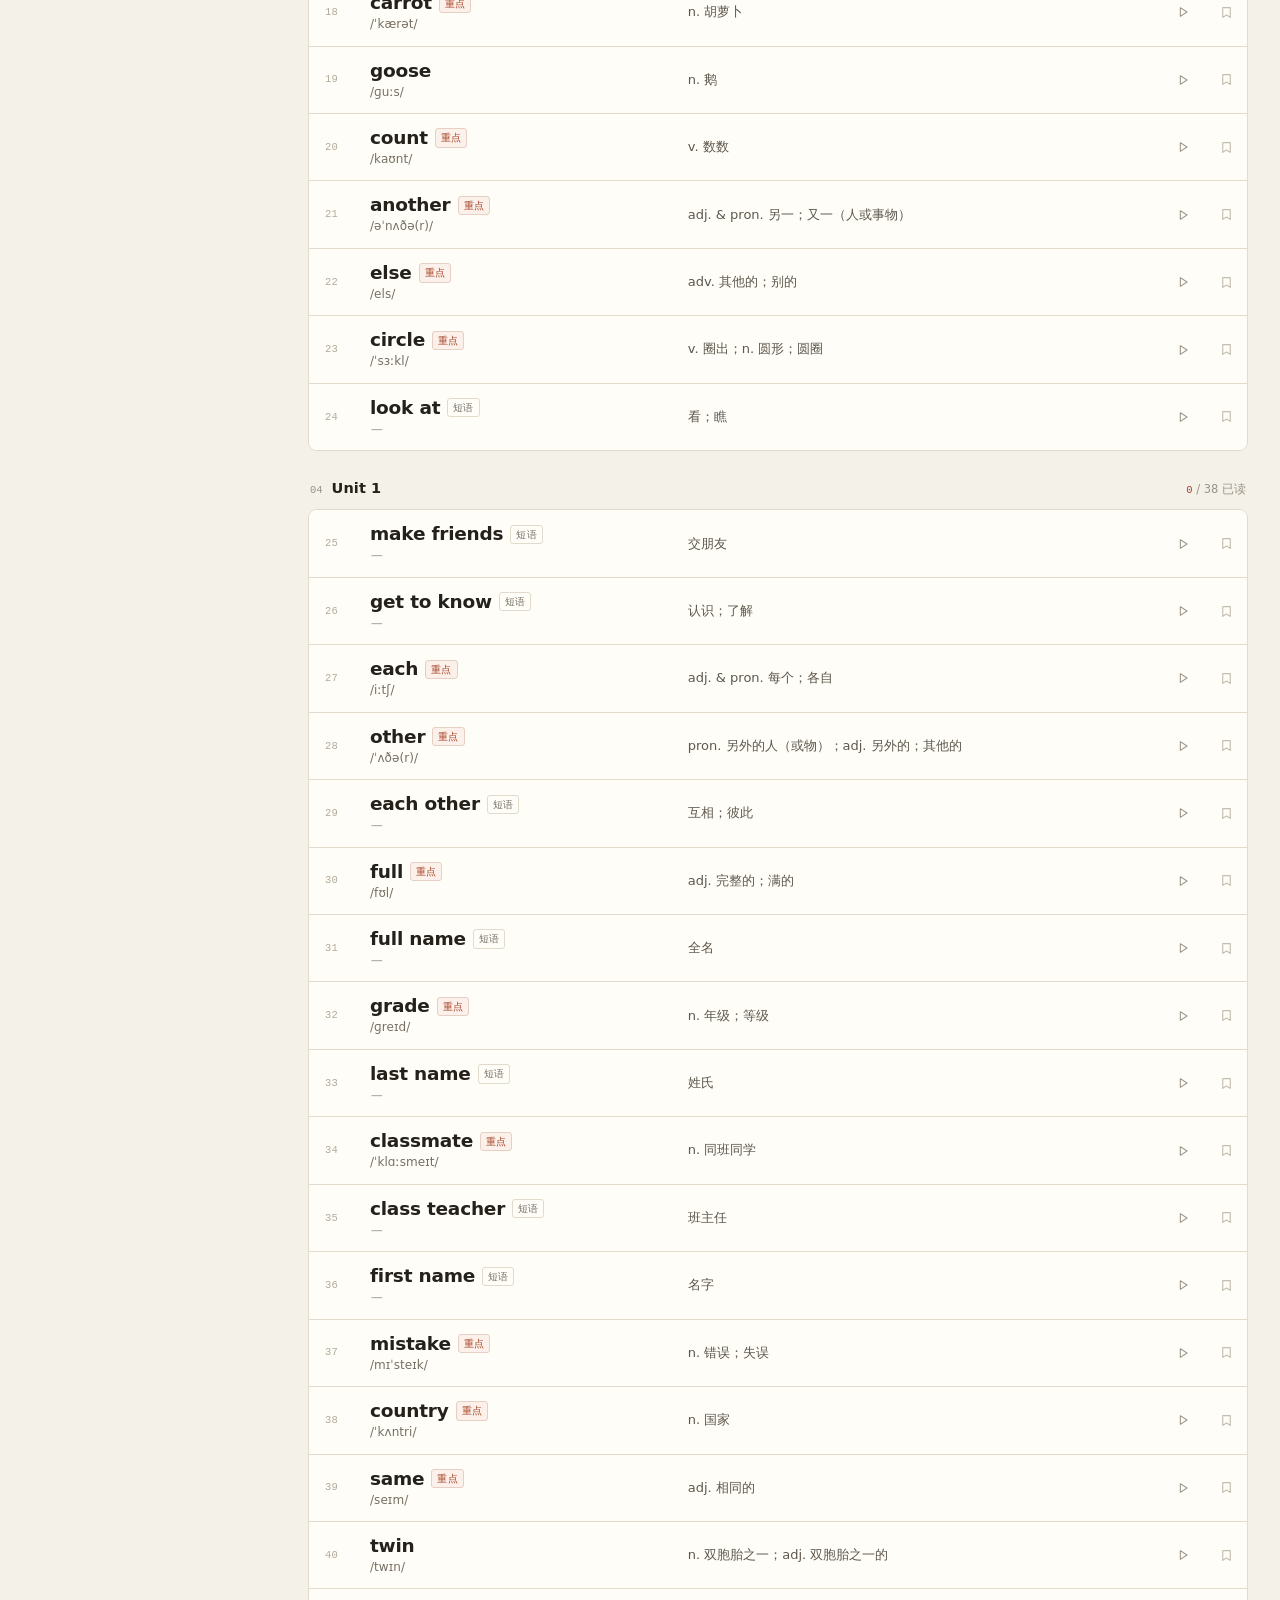
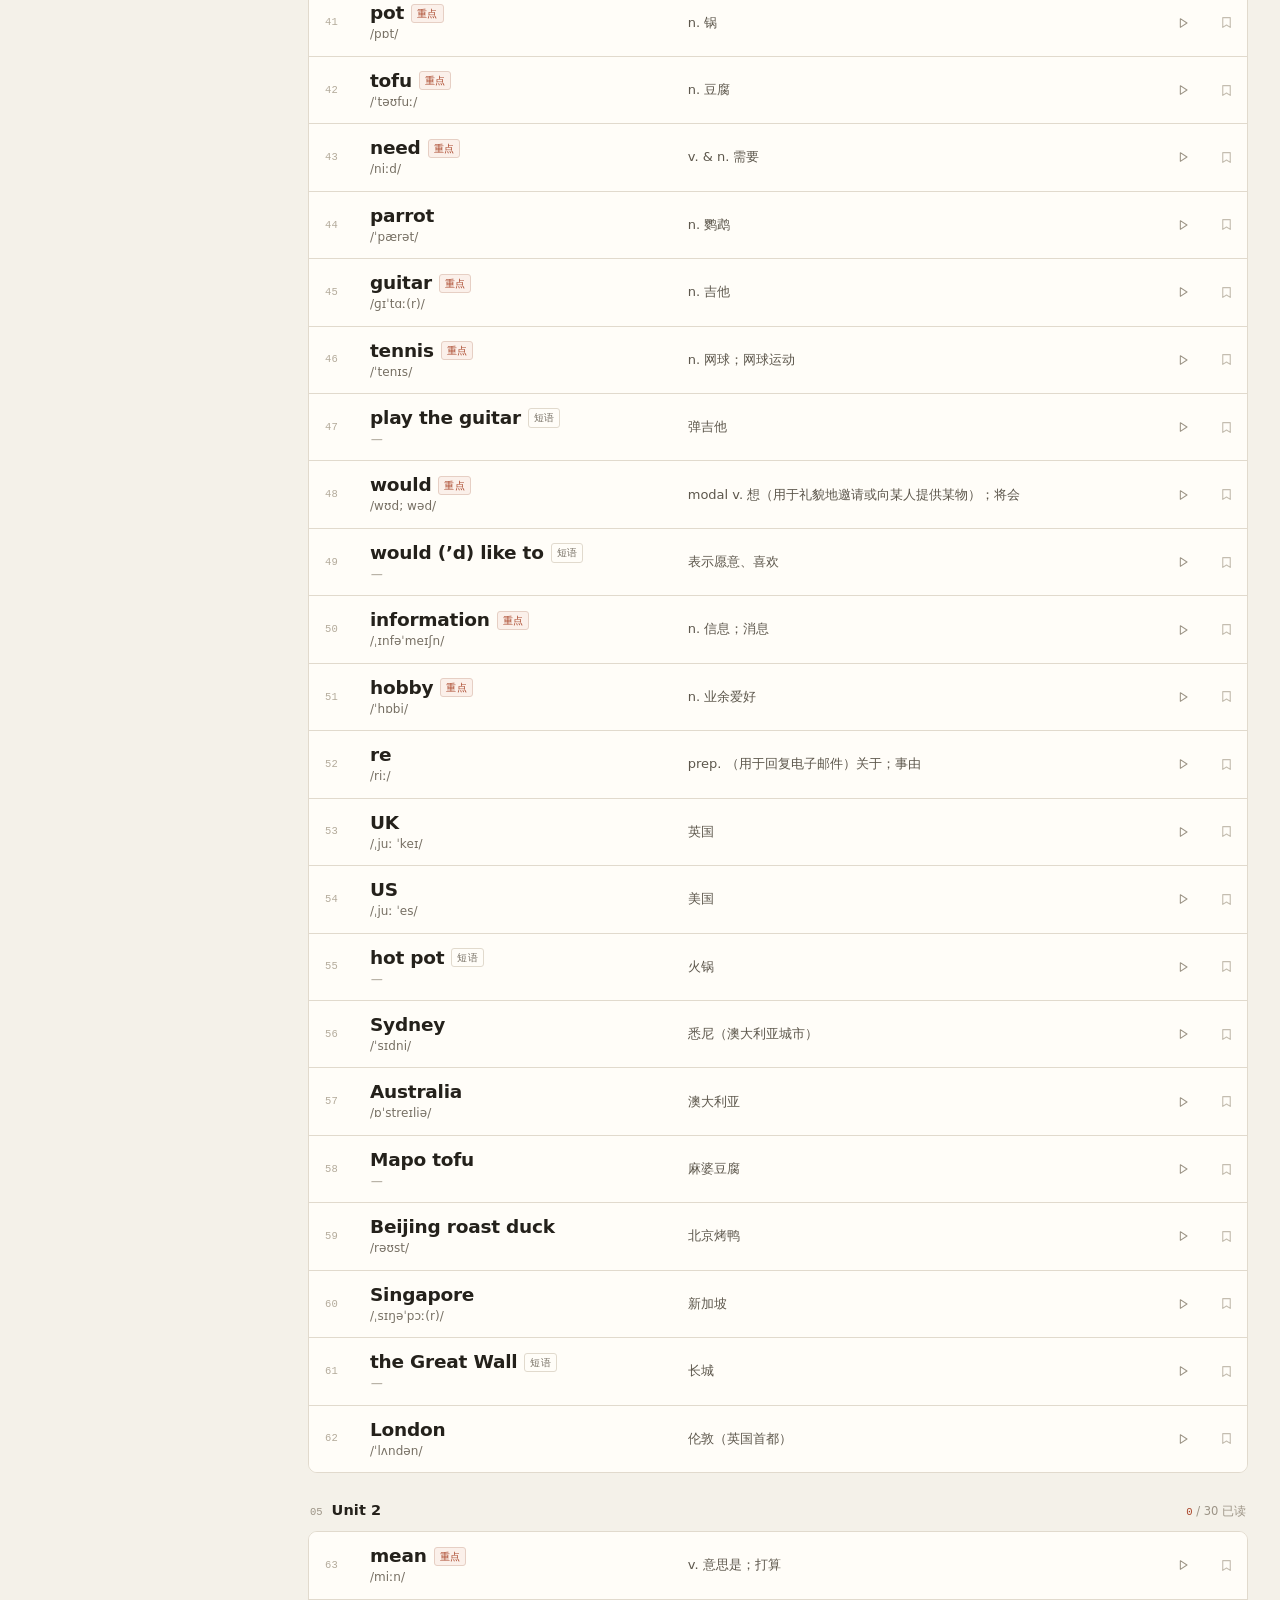
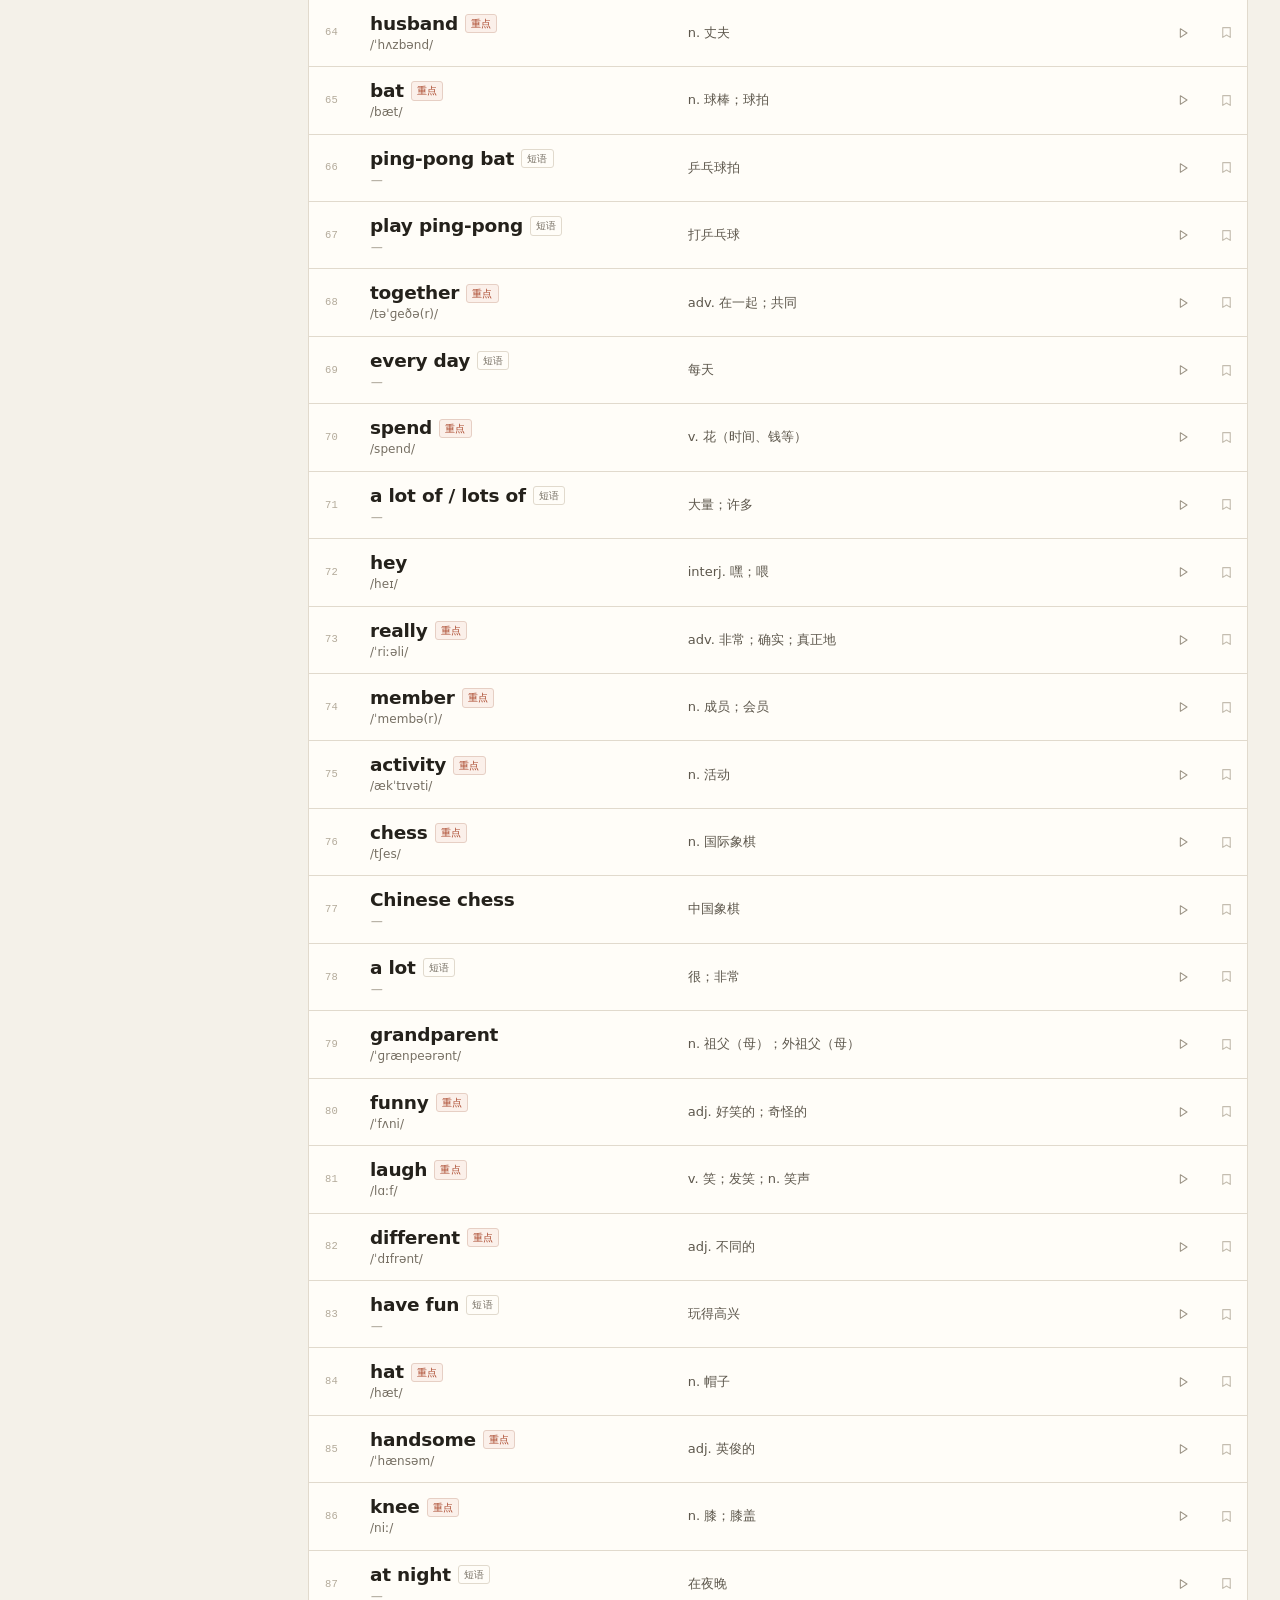
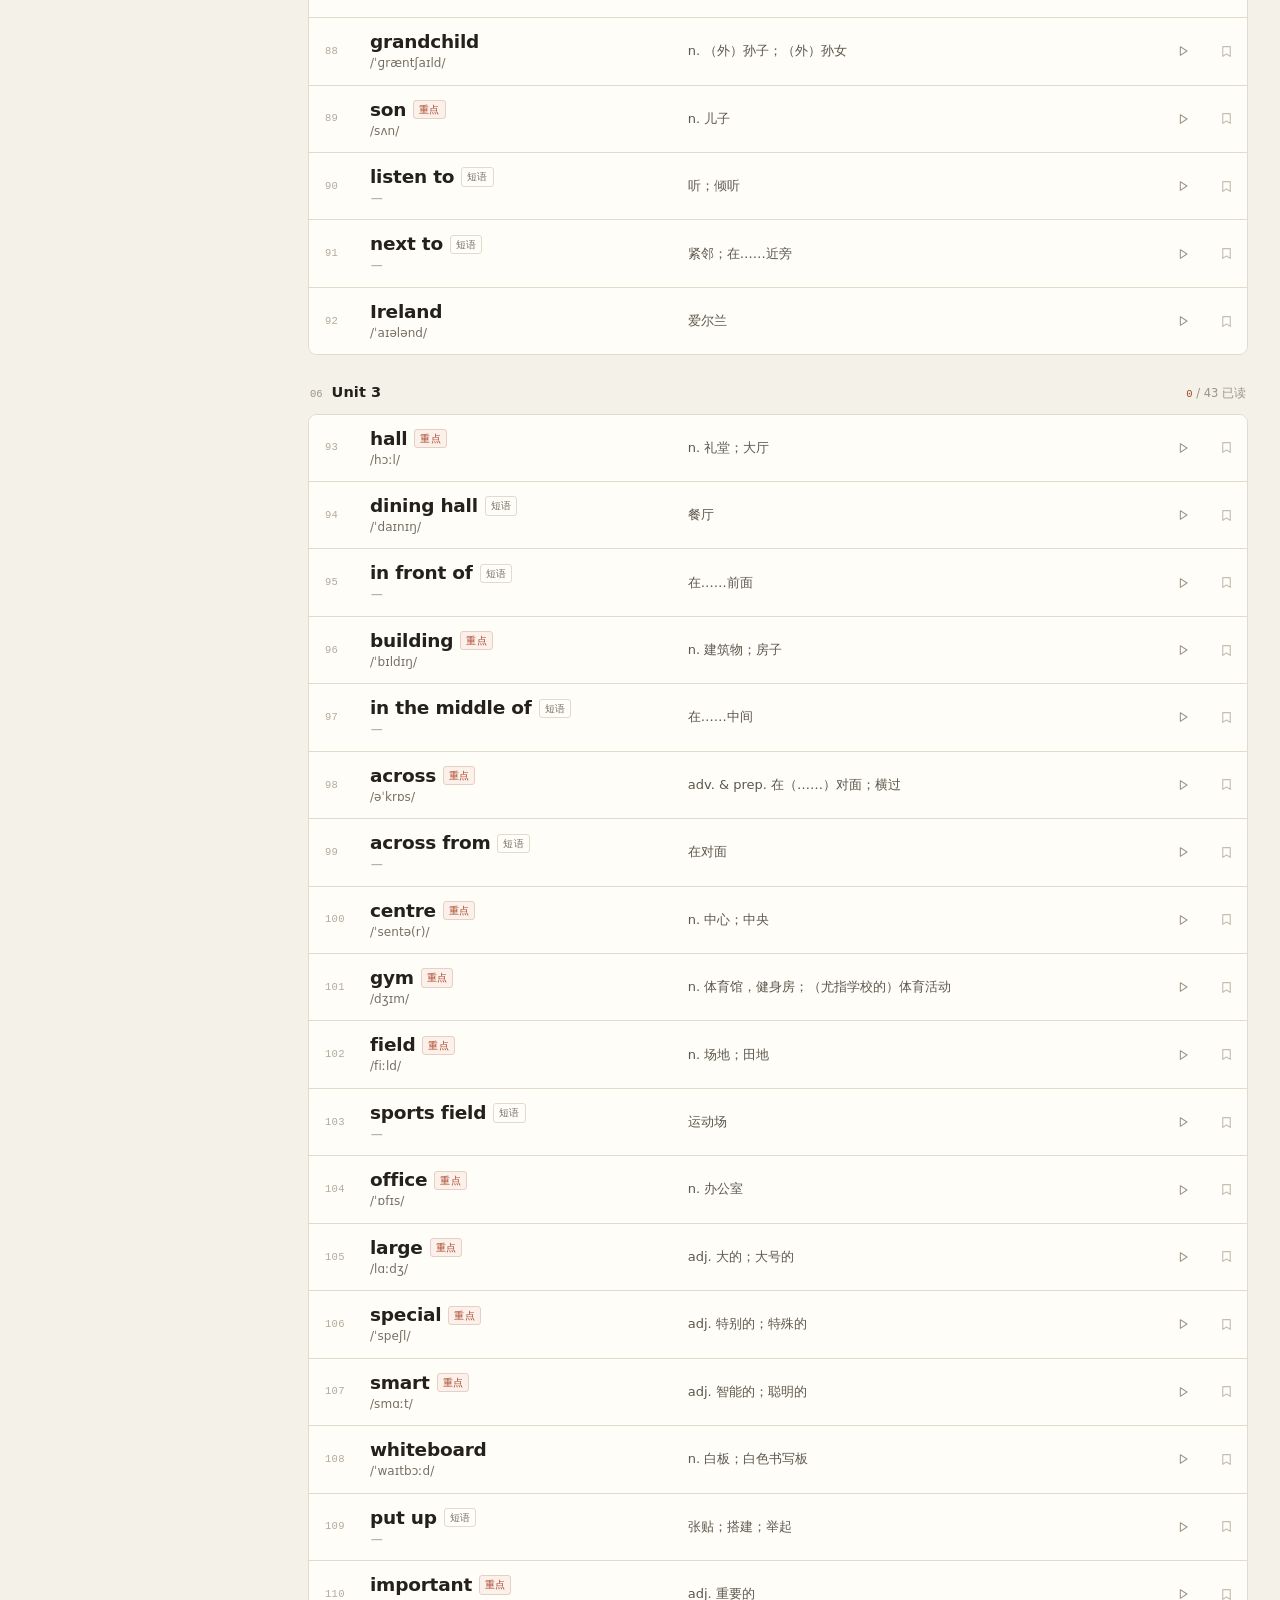
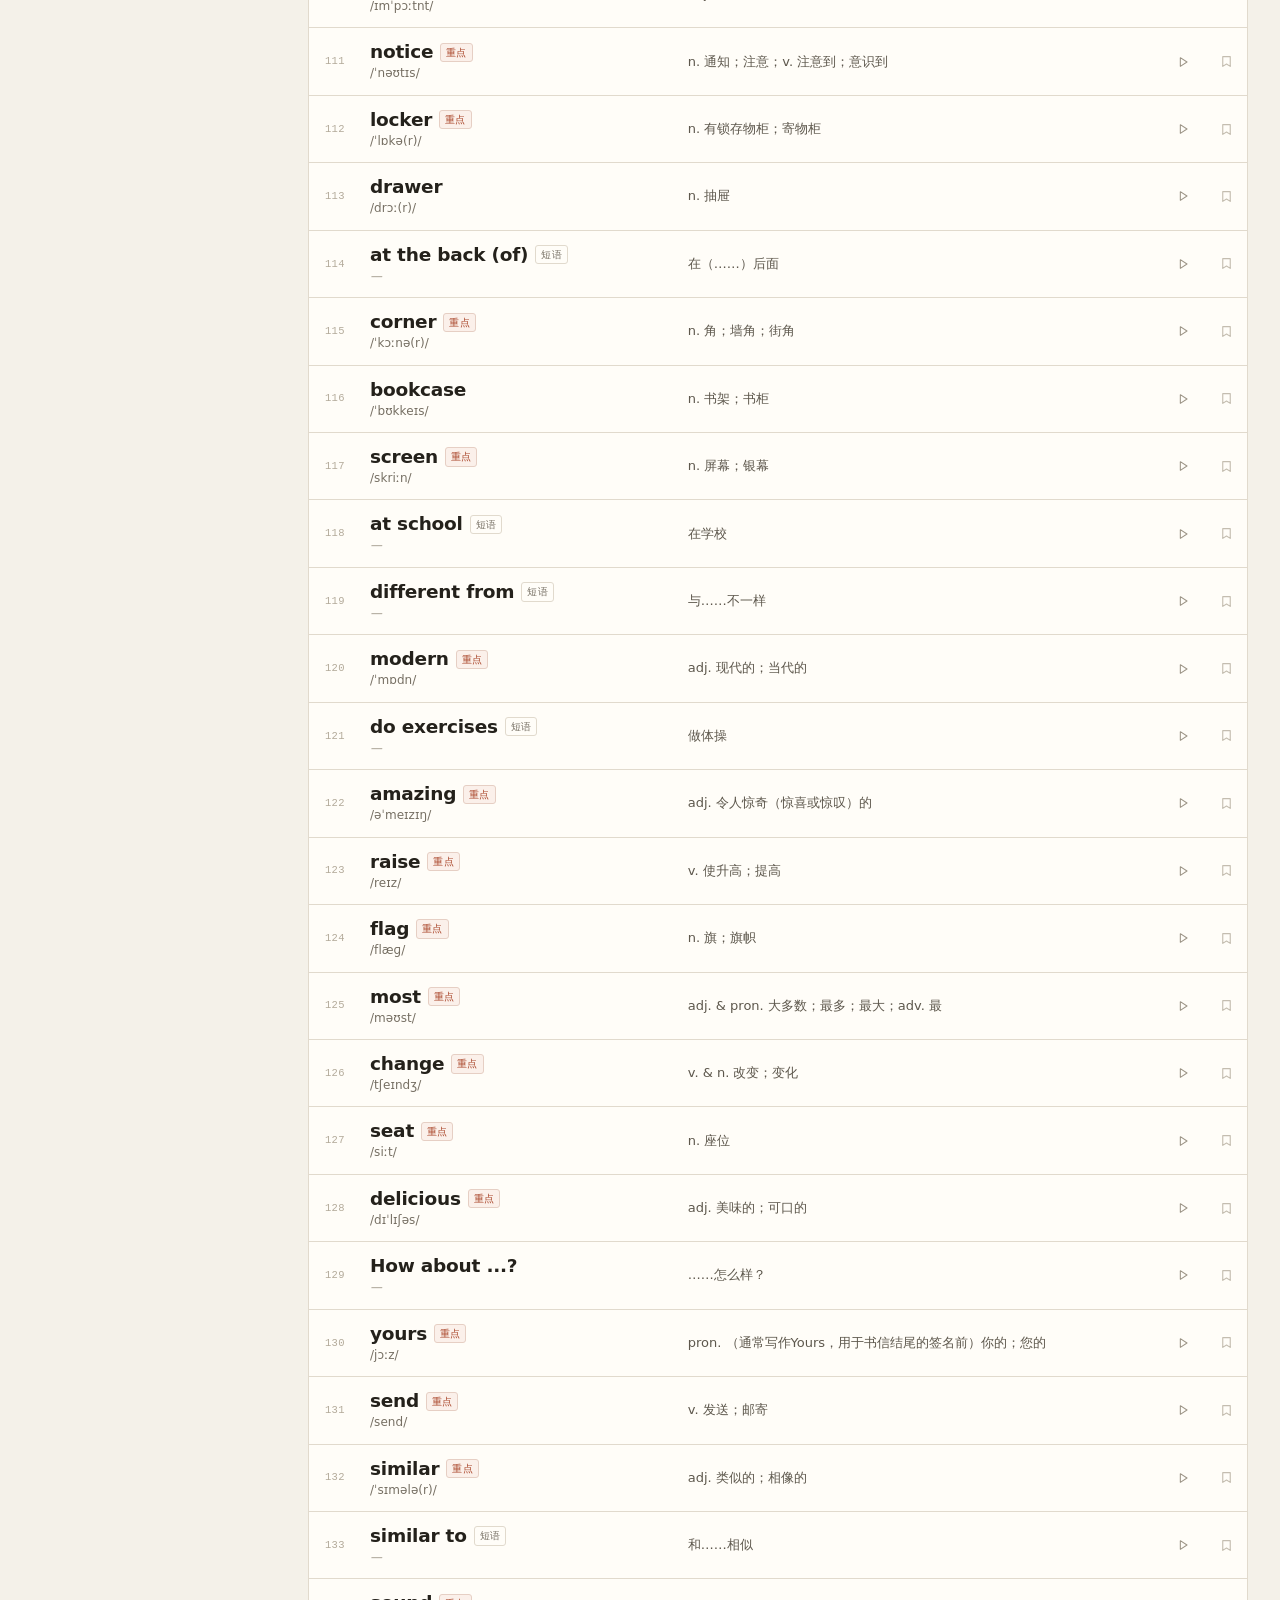
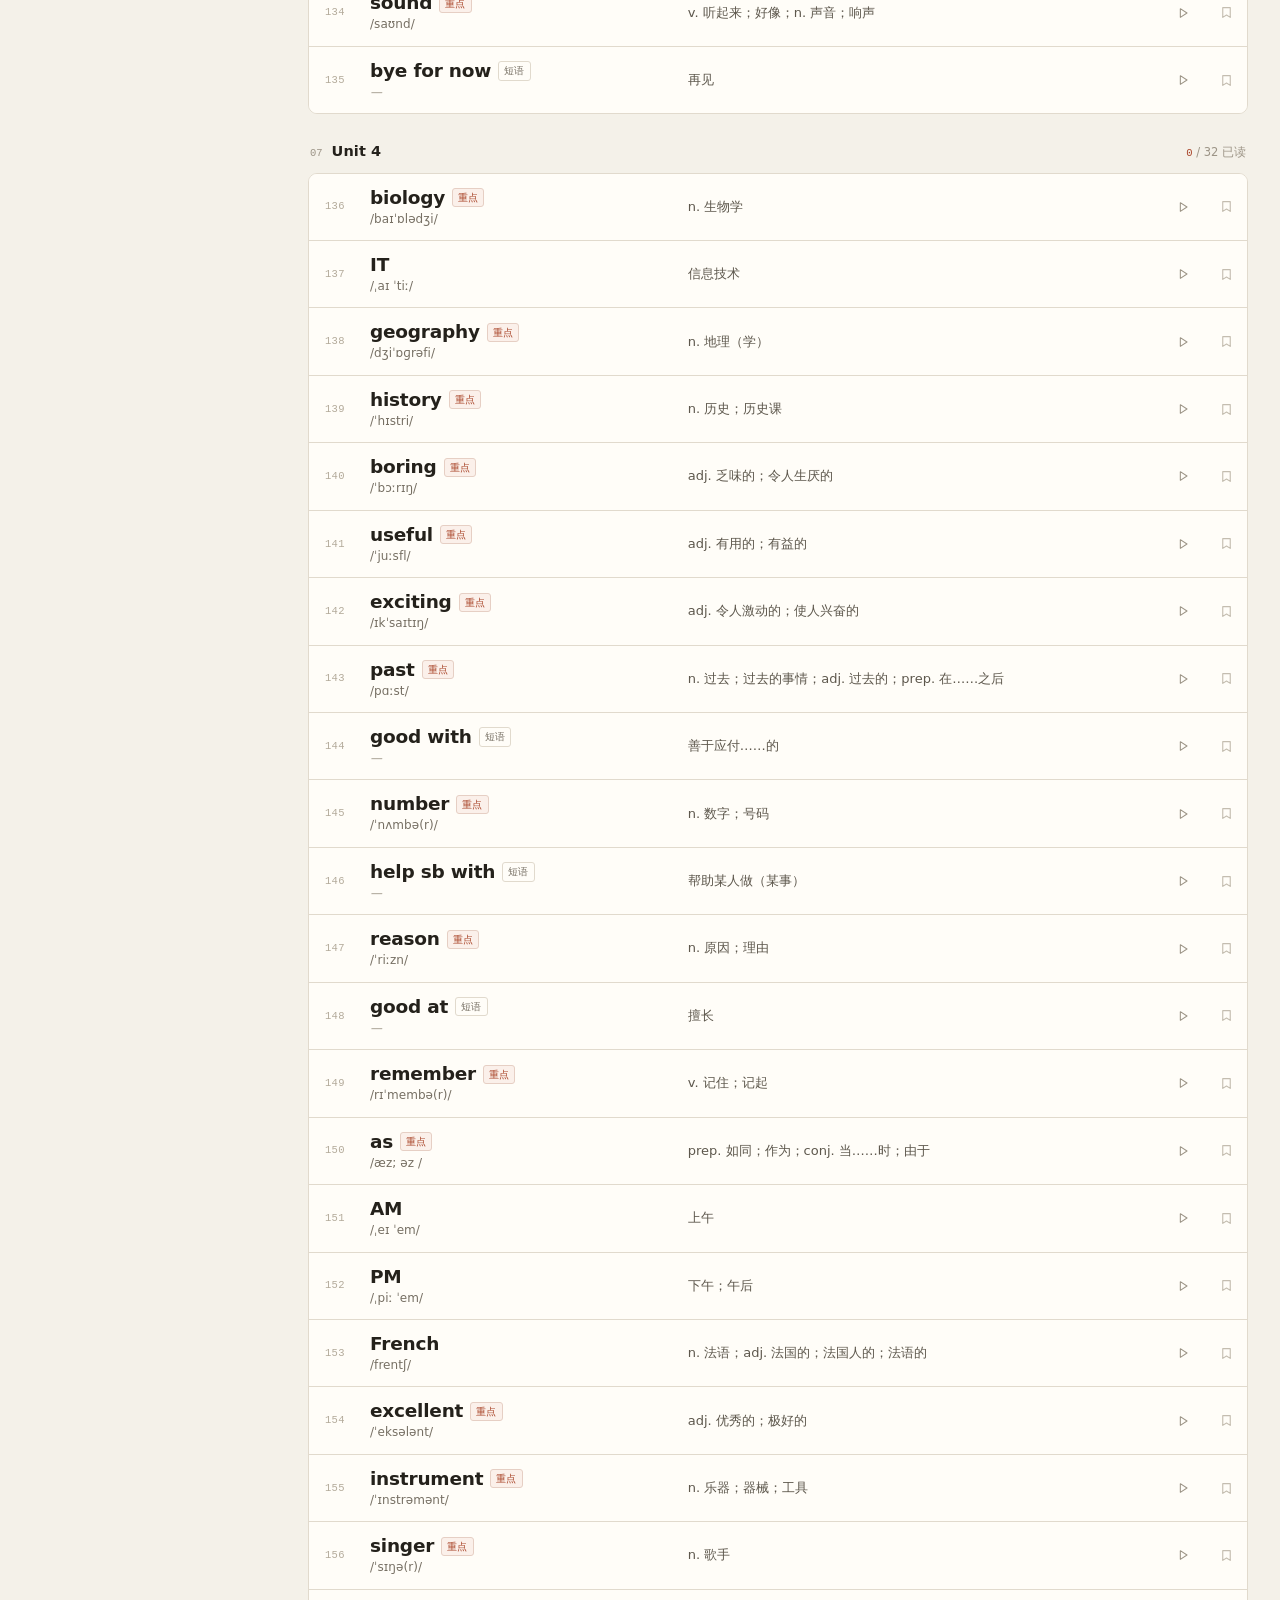
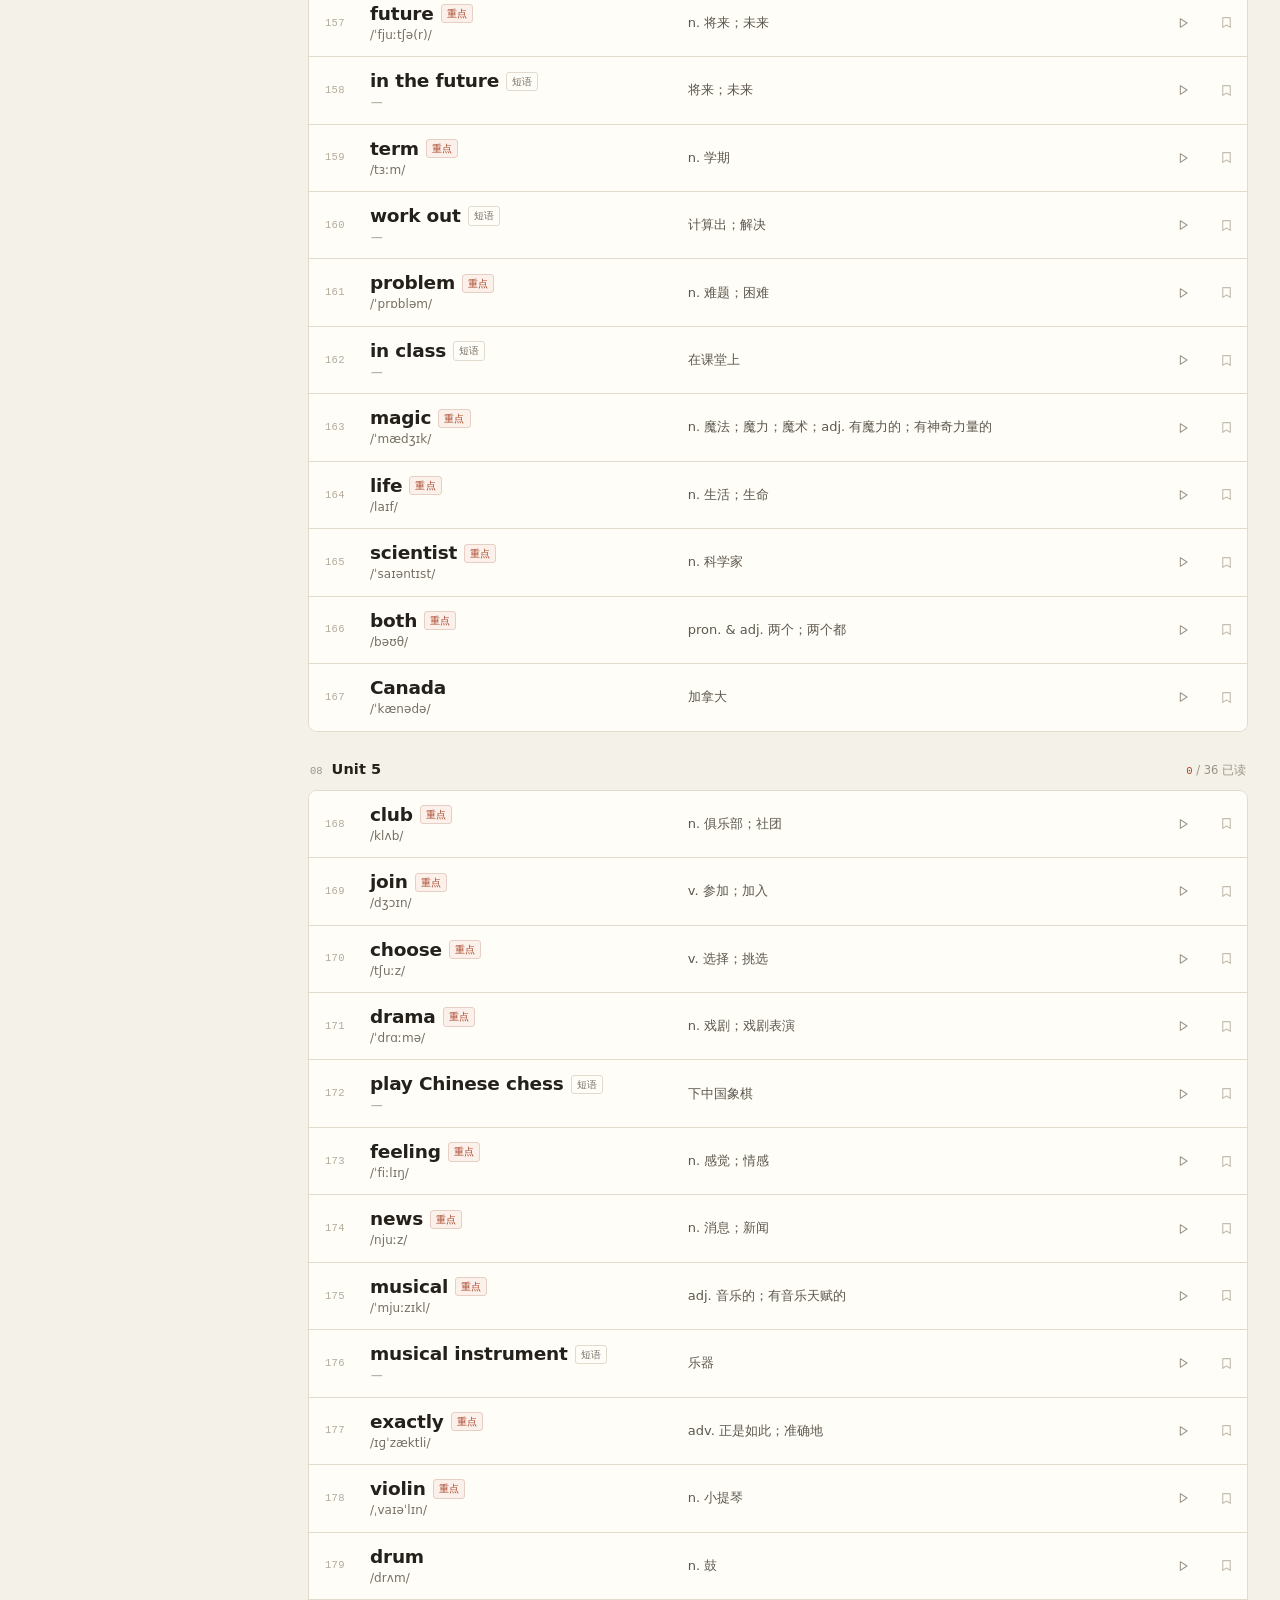
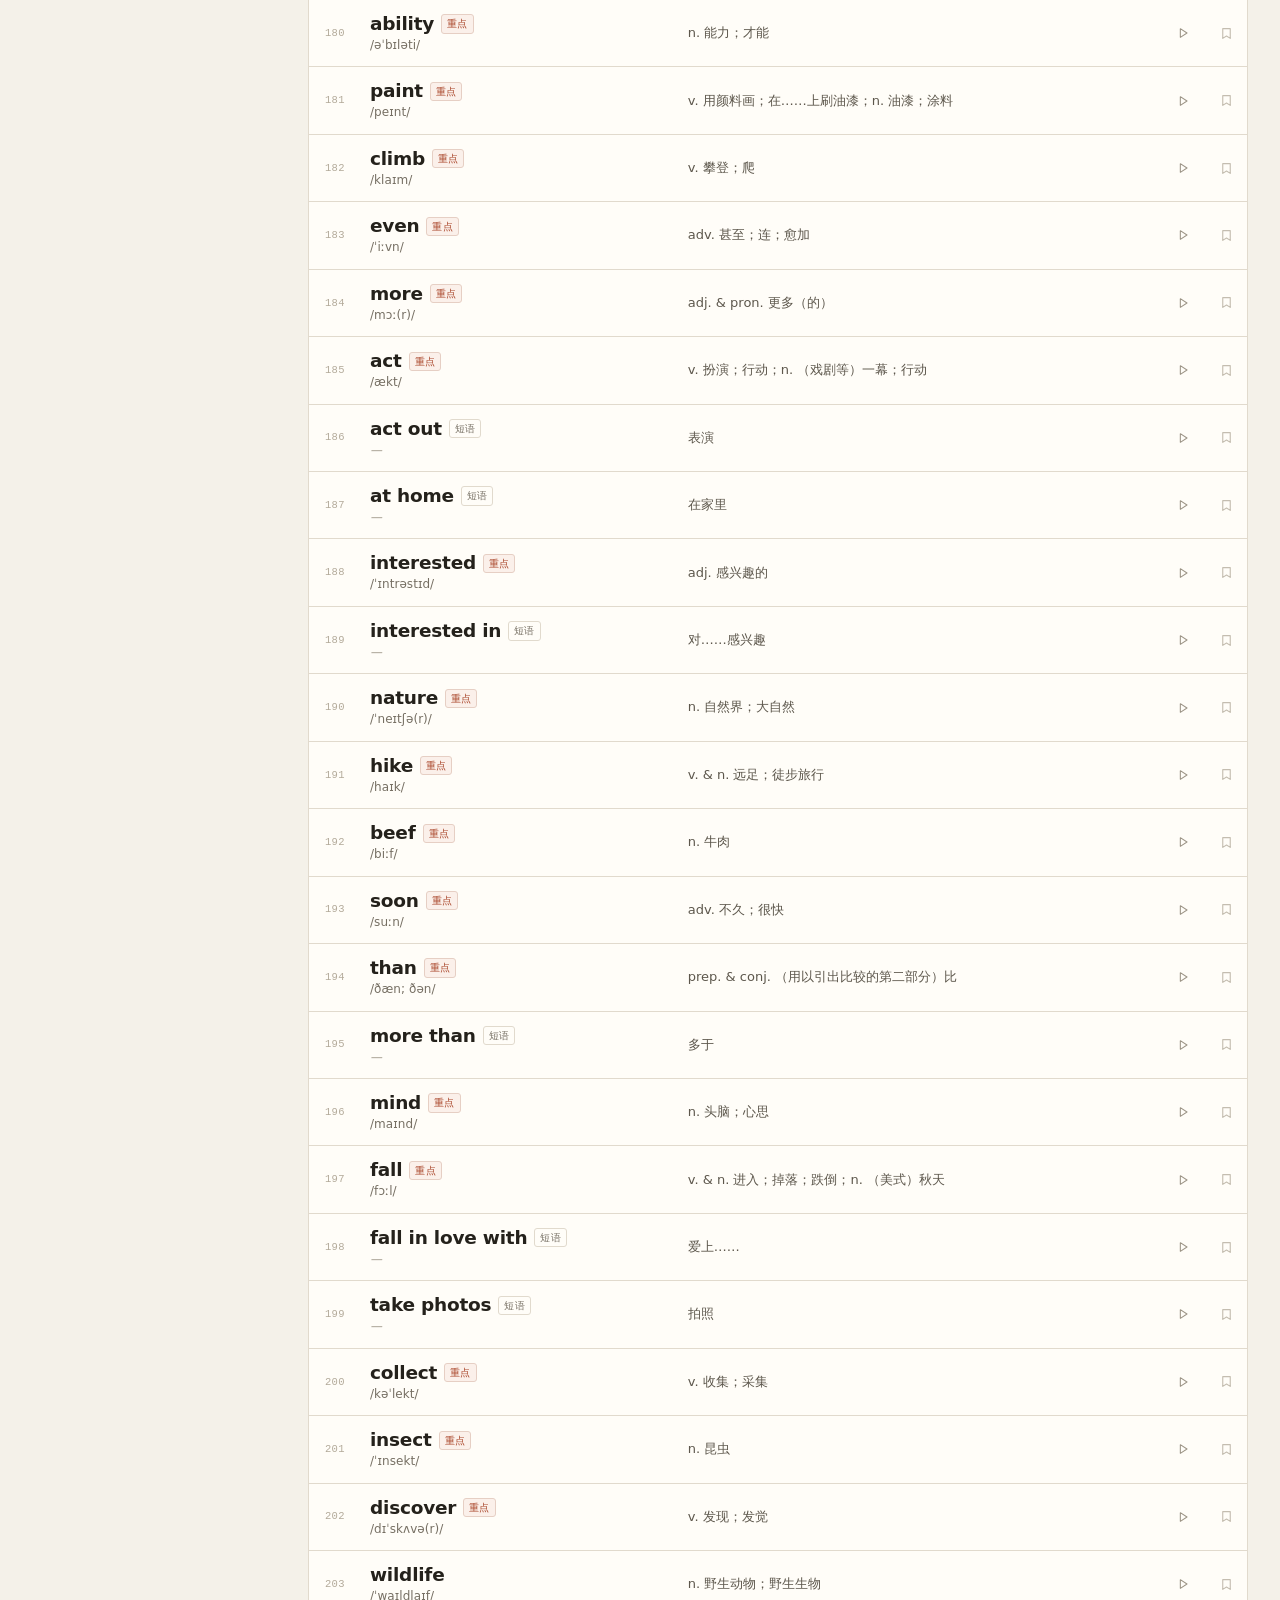
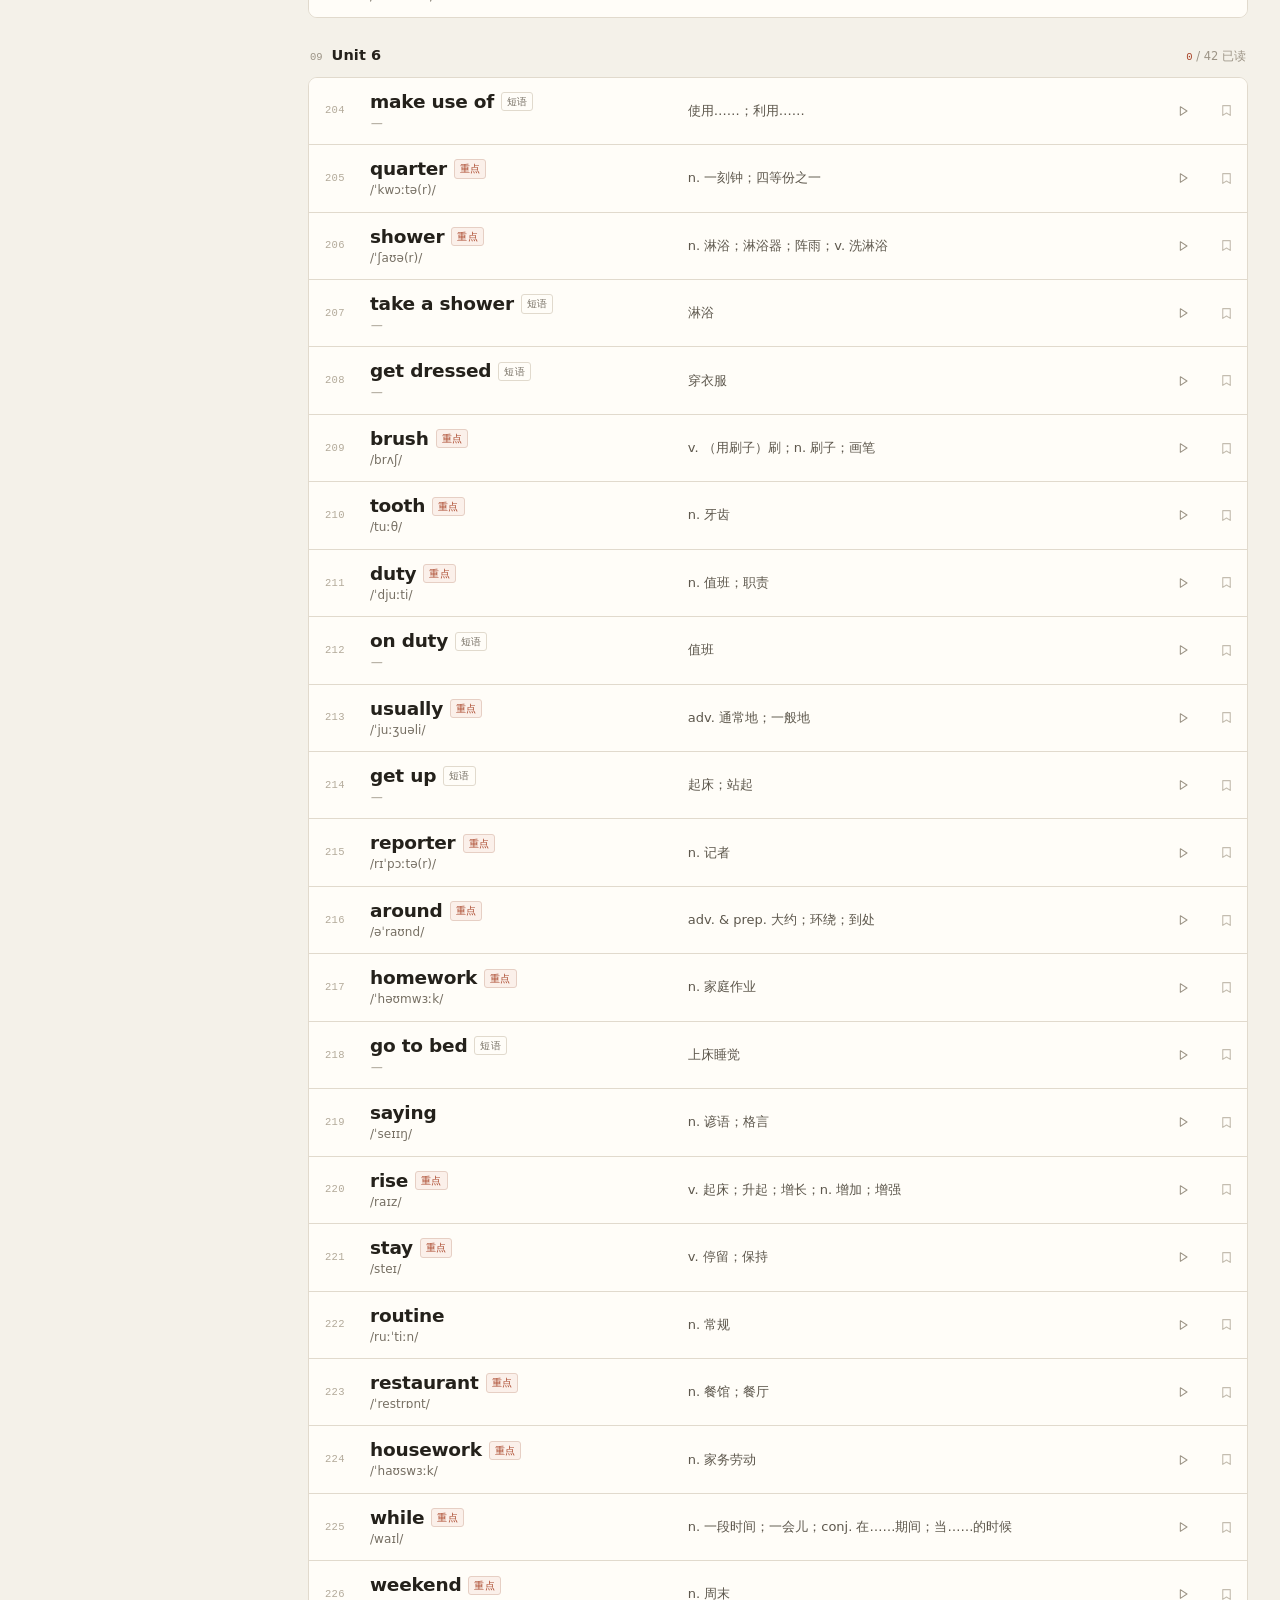
==== commit 8ed9fef8: "Add textbook-style view with search and memo filters" ====
--- a/index.html
+++ b/index.html
@@ -61,6 +61,13 @@
           <p class="page-kicker" id="pageKicker">七年级上册 · 10 个单元</p>
           <h1 id="pageTitle">全部词表</h1>
           <p class="page-desc" id="pageDesc">共 285 个词条，按教材单元顺序排列。点击单词查看音标、释义与发音。</p>
+          <a class="page-view-link" href="textbook.html">
+            <svg viewBox="0 0 20 20" aria-hidden="true">
+              <path d="M3 4.5c2.2-.8 4.5-.8 7 0v11c-2.5-.8-4.8-.8-7 0z"></path>
+              <path d="M17 4.5c-2.2-.8-4.5-.8-7 0v11c2.5-.8 4.8-.8 7 0z"></path>
+            </svg>
+            按课本版式浏览
+          </a>
         </div>
 
         <div class="page-tools">
--- a/styles.css
+++ b/styles.css
@@ -417,6 +417,36 @@
   line-height: 1.65;
 }
 
+.page-view-link {
+  display: inline-flex;
+  align-items: center;
+  gap: 5px;
+  margin-top: 10px;
+  padding: 4px 8px 4px 7px;
+  border: 1px solid var(--line);
+  border-radius: 6px;
+  background: var(--surface);
+  color: var(--ink-soft);
+  font-size: 12px;
+  line-height: 1.5;
+  text-decoration: none;
+  transition: border-color .1s ease, color .1s ease;
+}
+
+.page-view-link svg {
+  width: 14px;
+  height: 14px;
+  fill: none;
+  stroke: currentColor;
+  stroke-width: 1.3;
+  stroke-linejoin: round;
+}
+
+.page-view-link:hover {
+  border-color: #d7bfb1;
+  color: var(--accent);
+}
+
 .page-tools {
   flex-shrink: 0;
   width: 228px;
